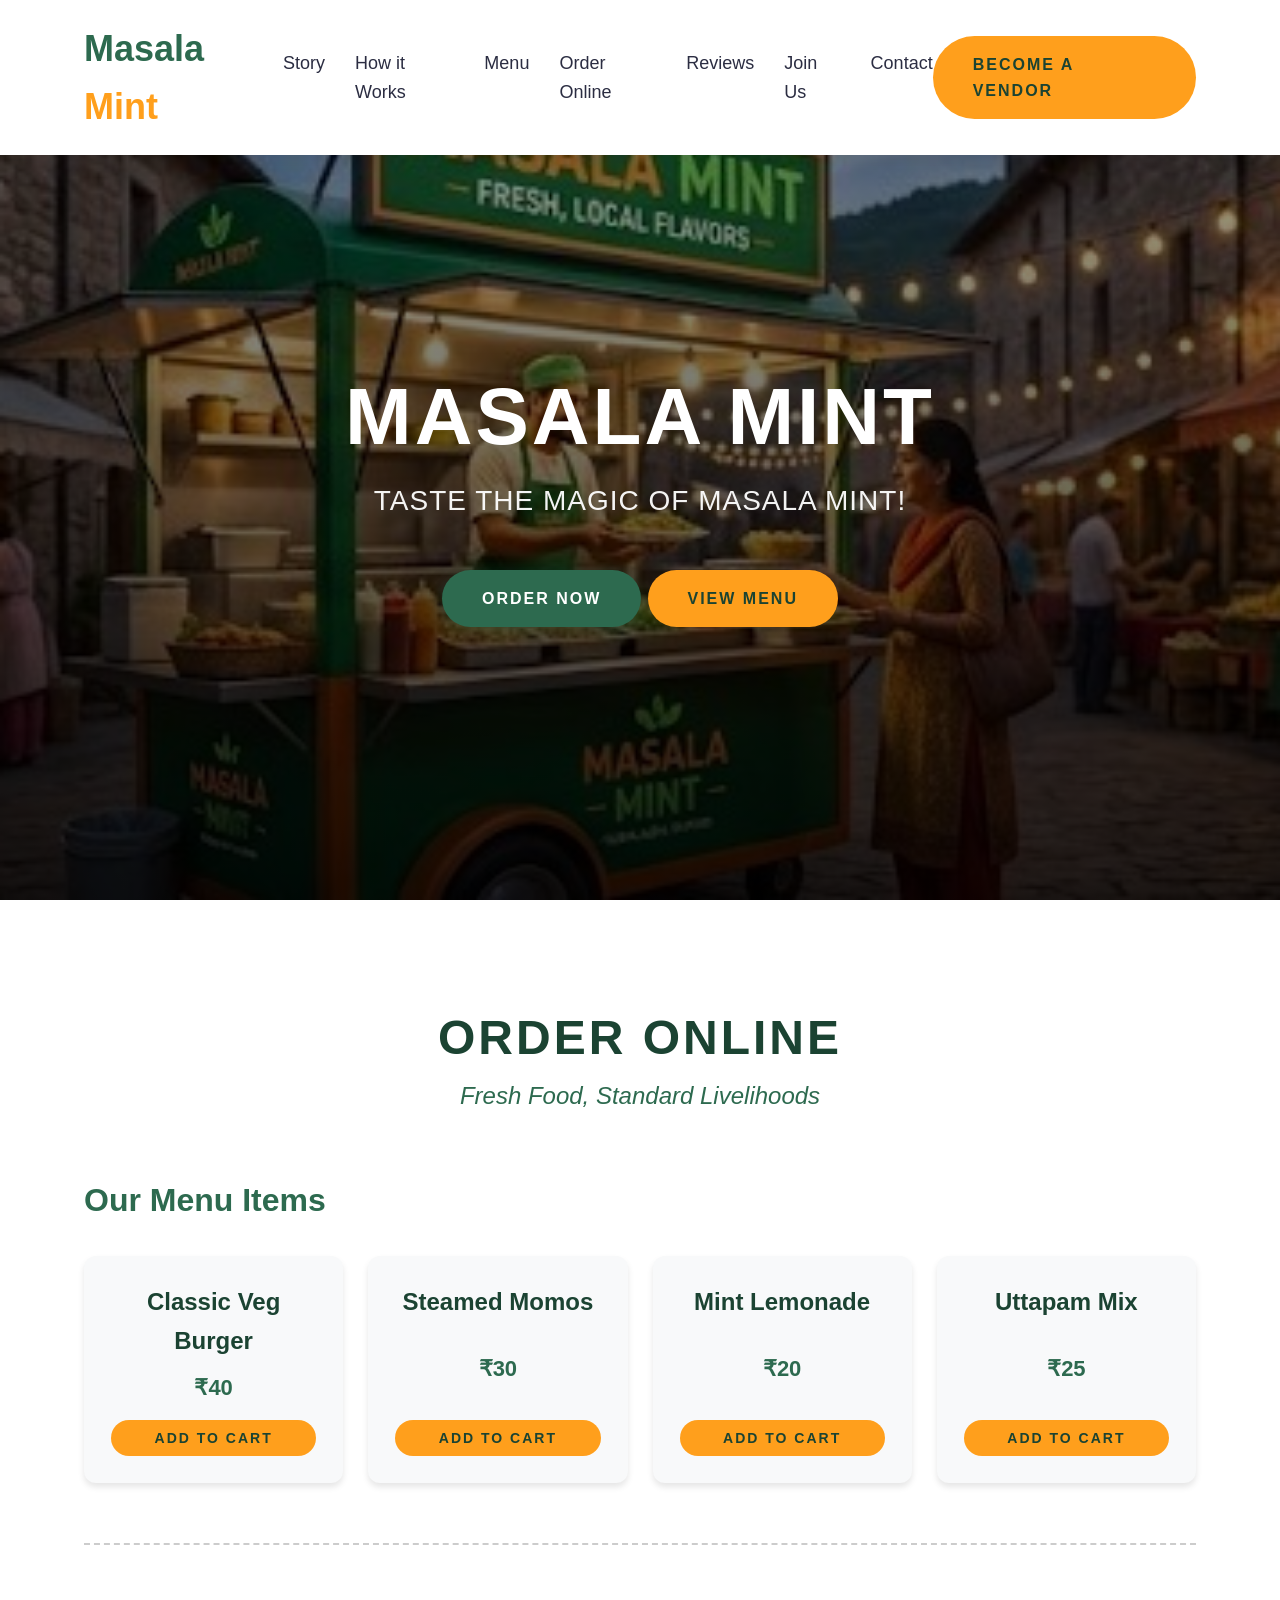
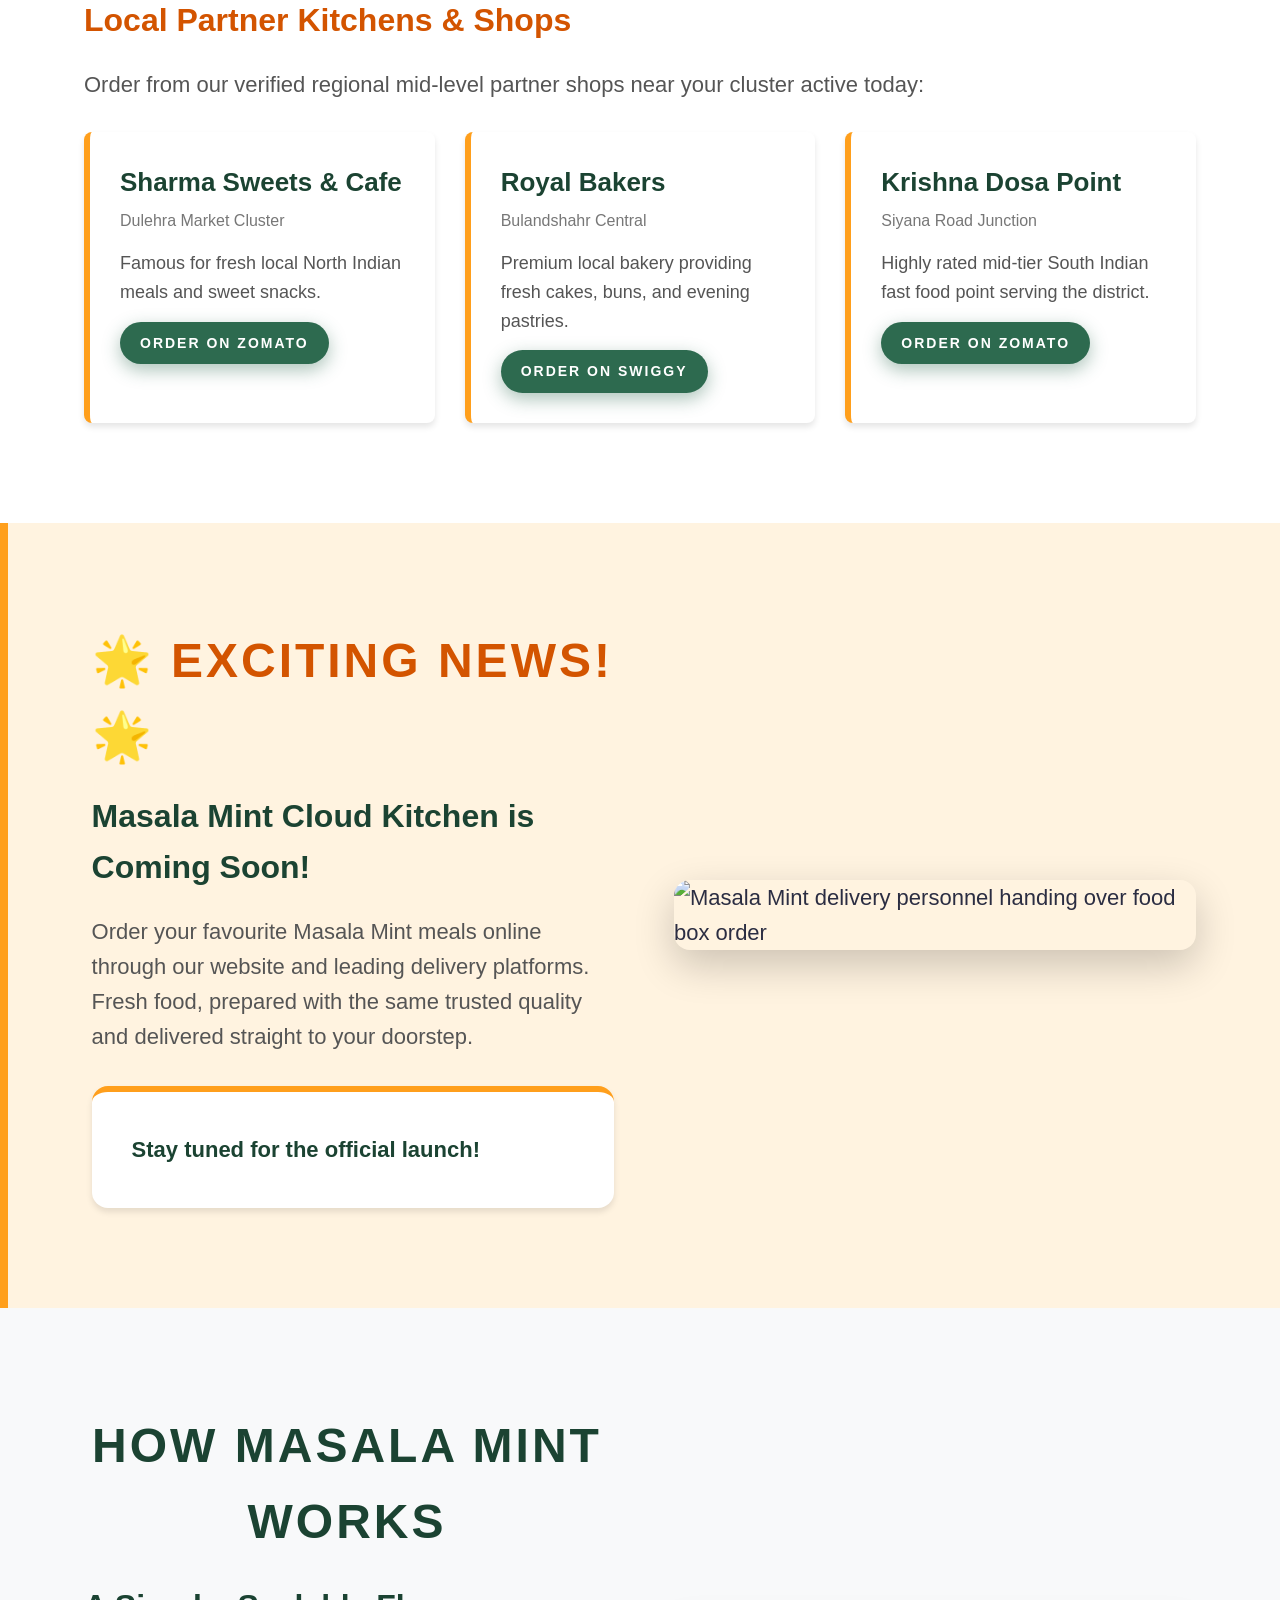
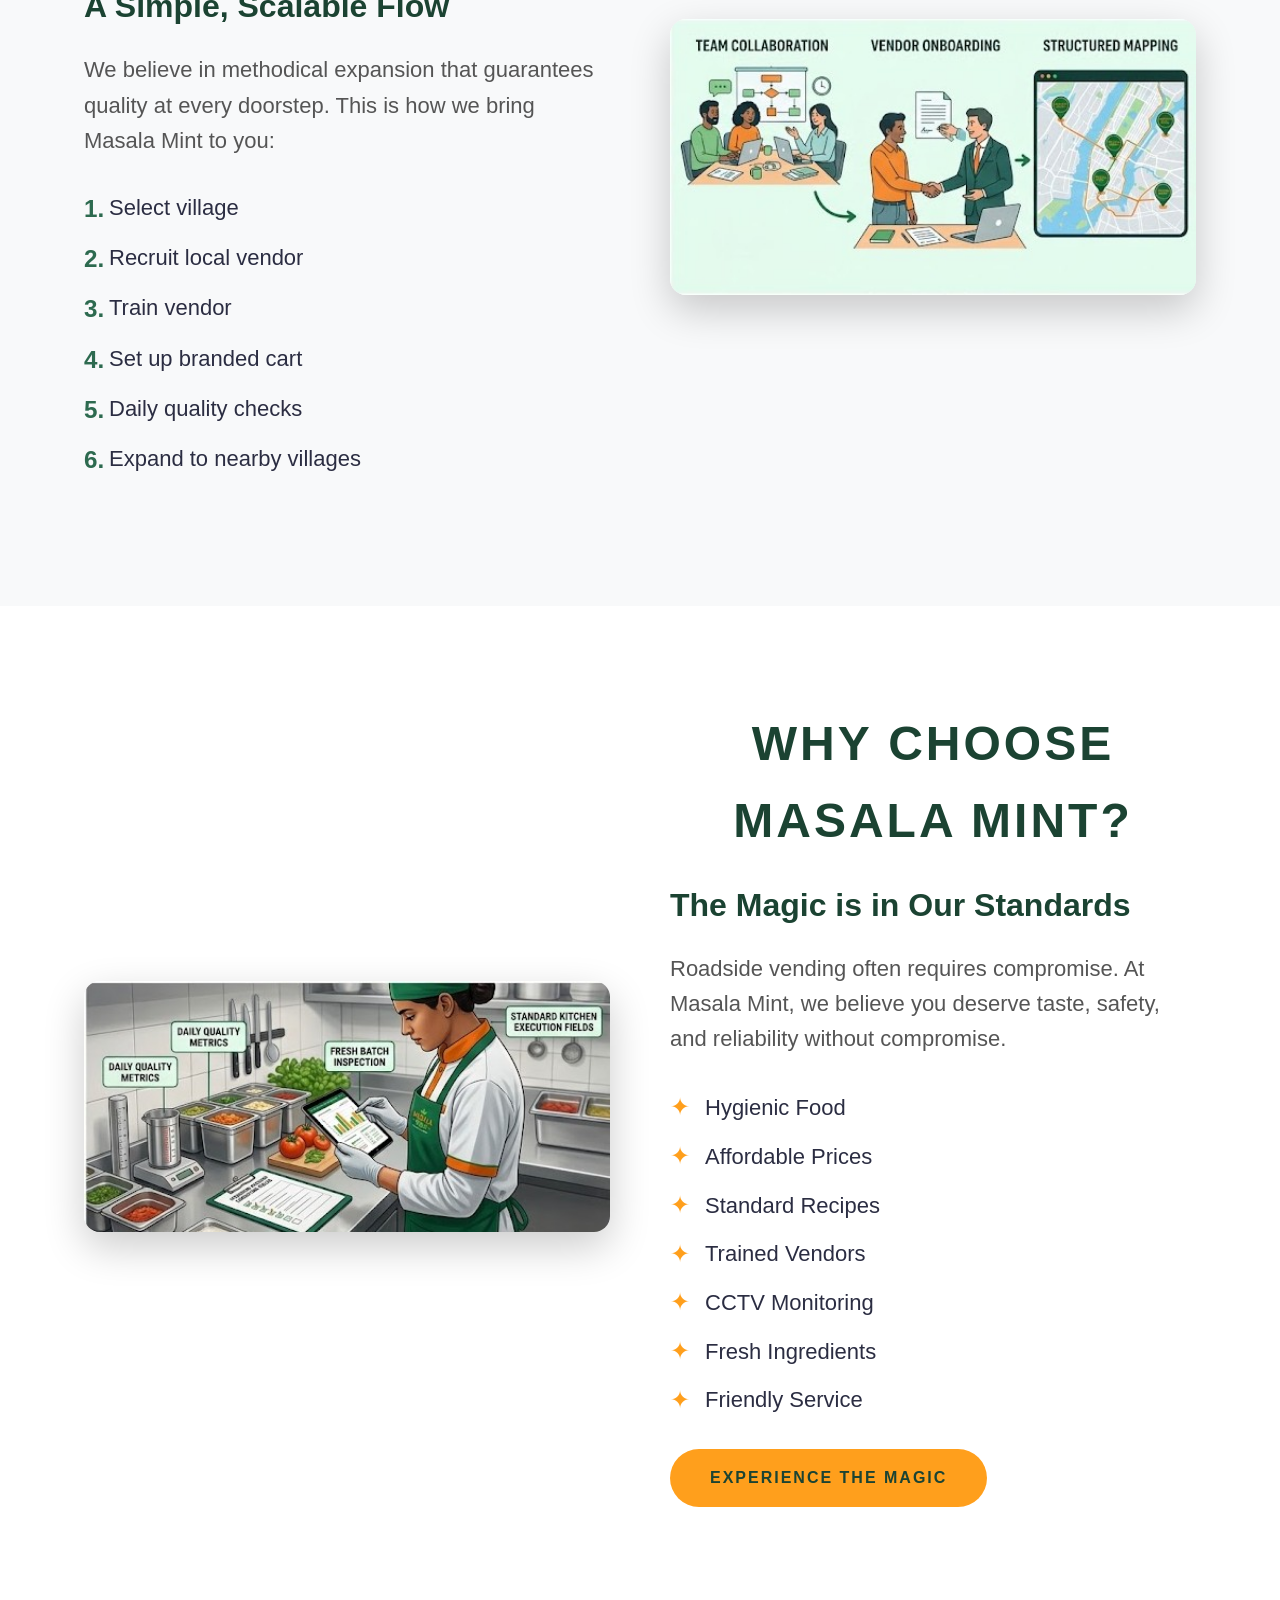
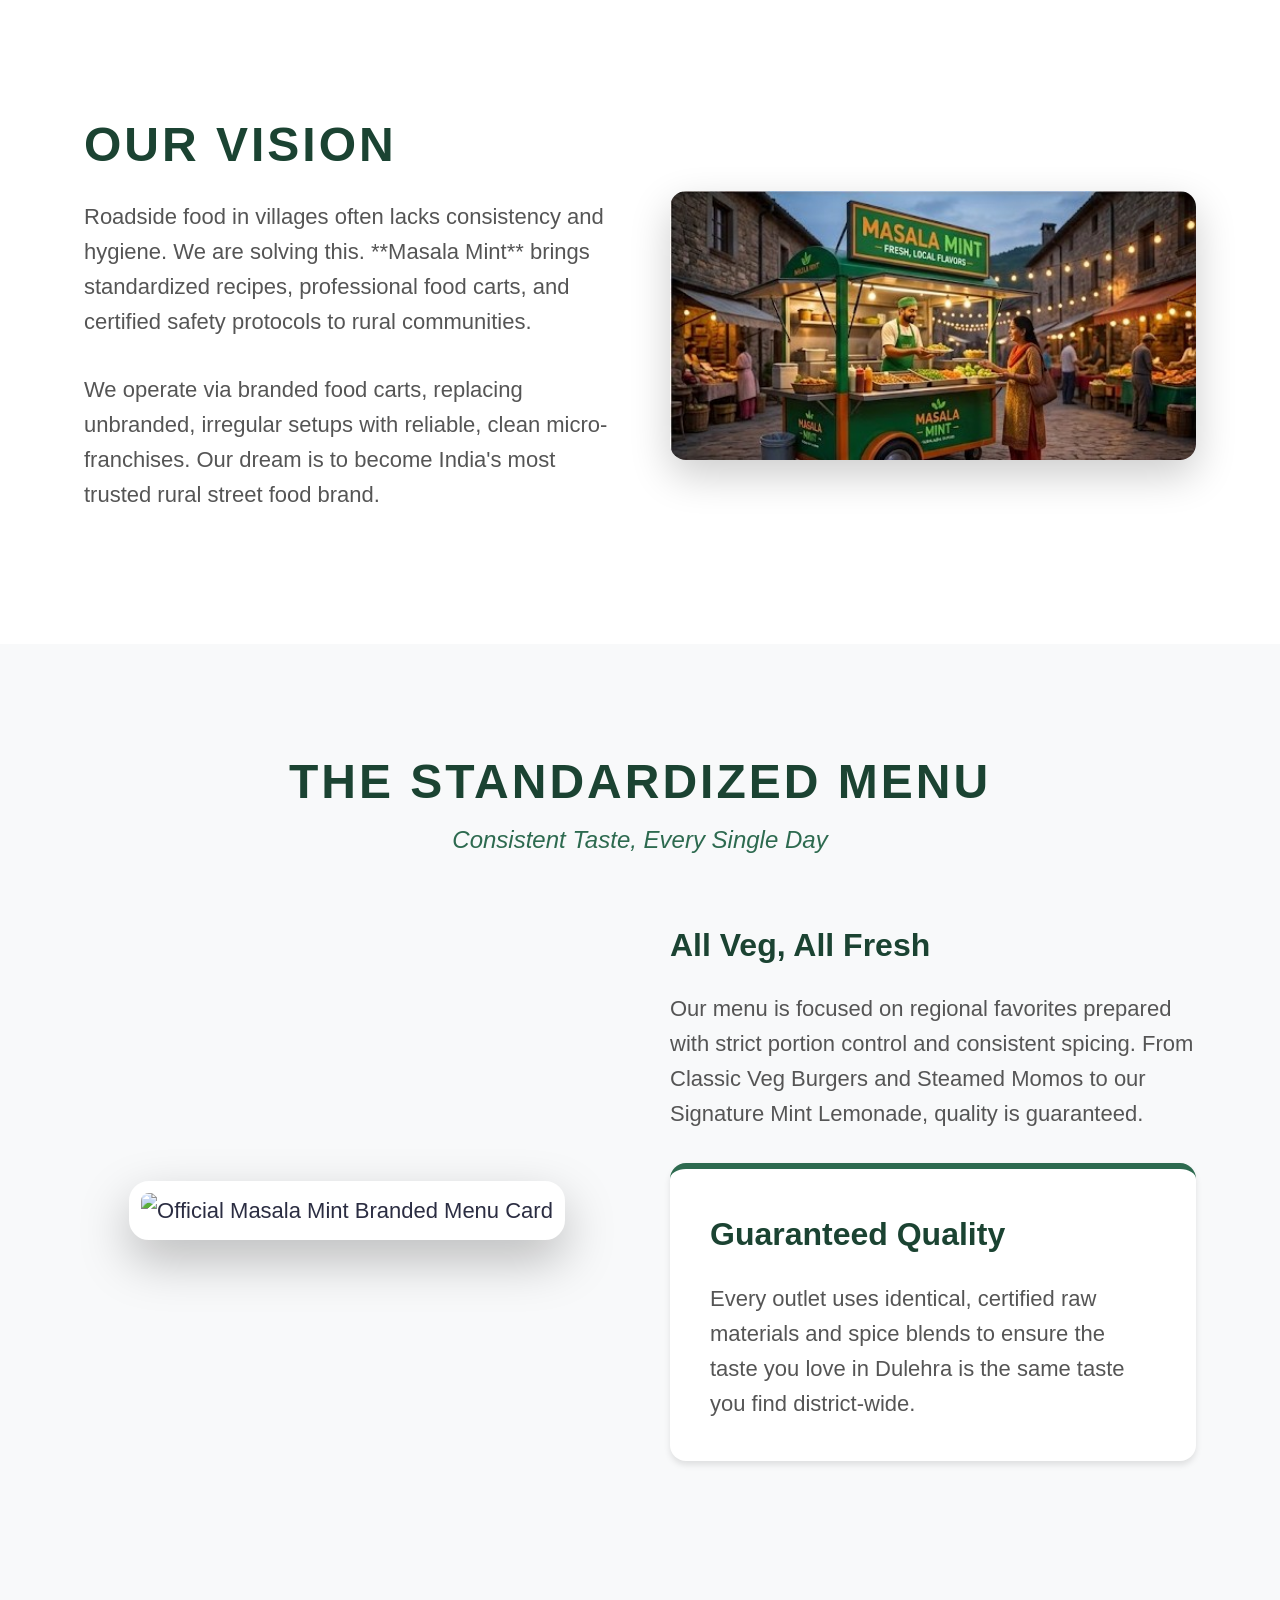
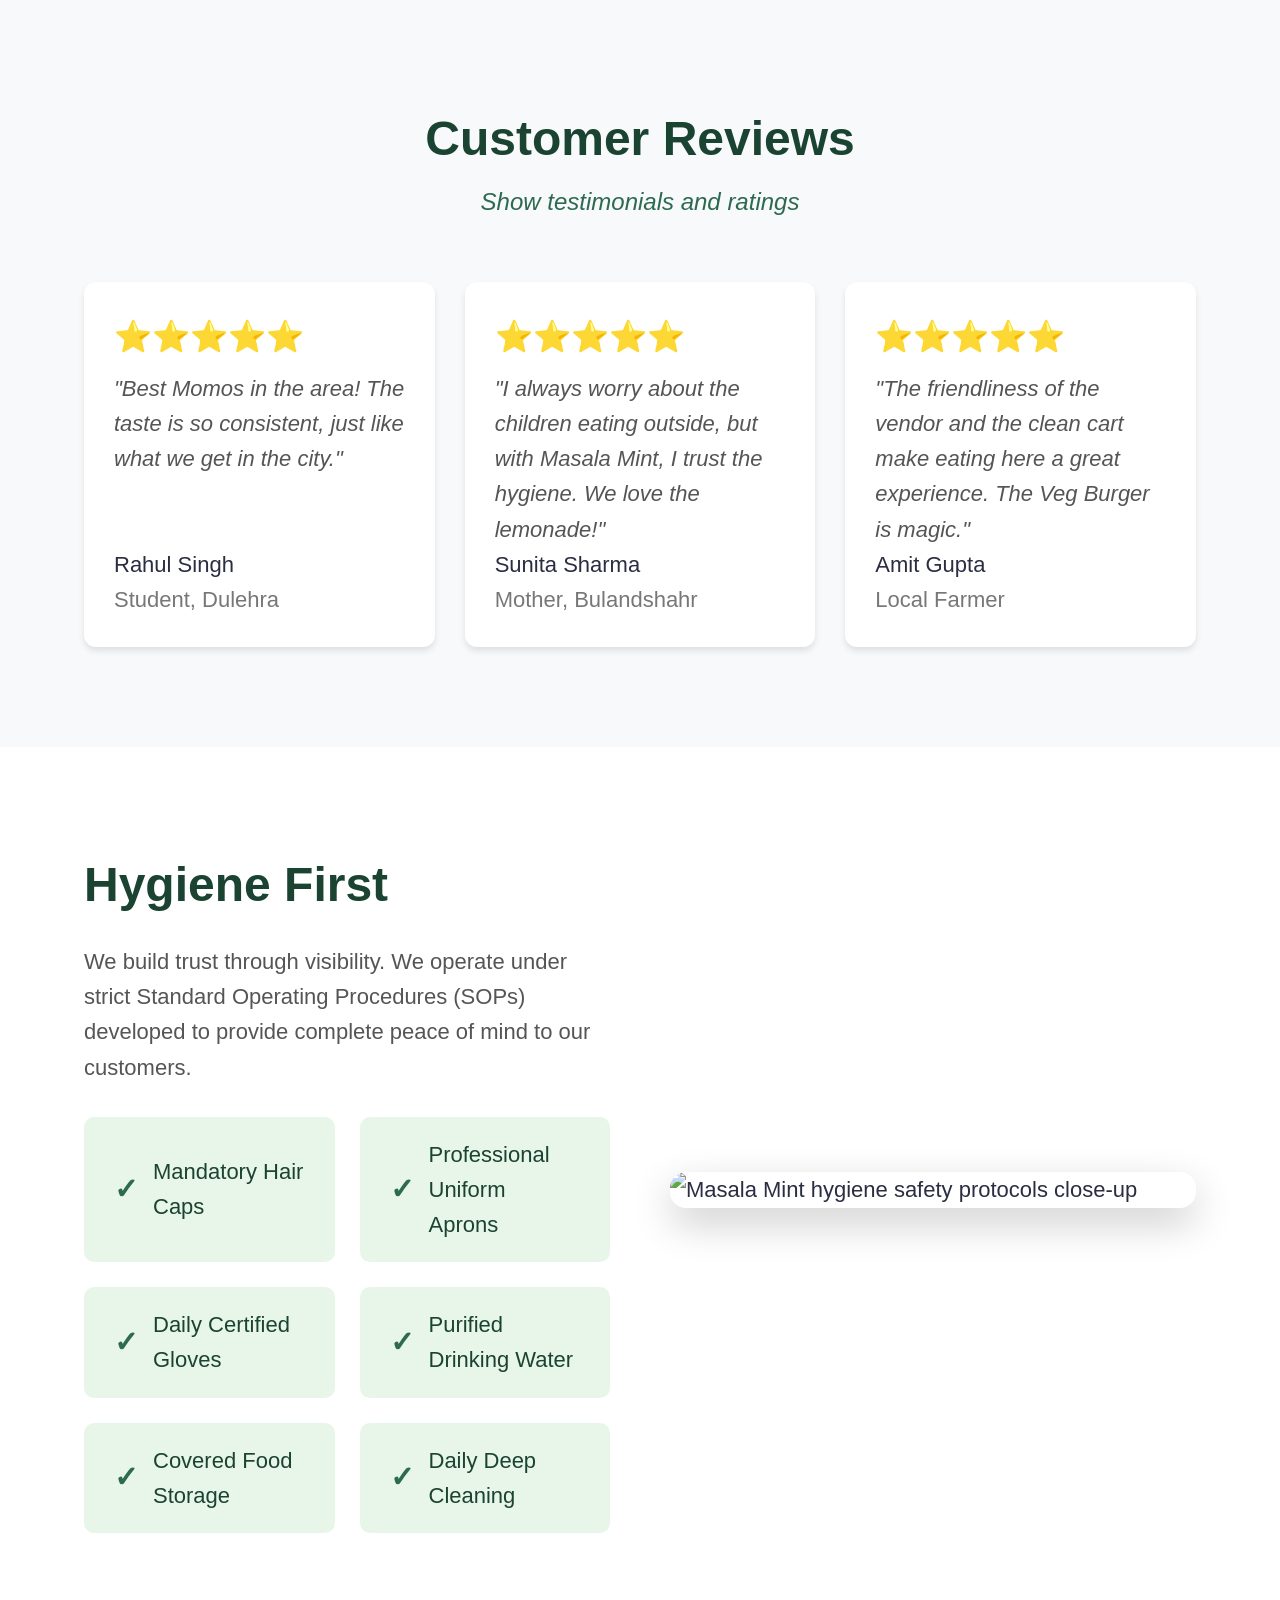
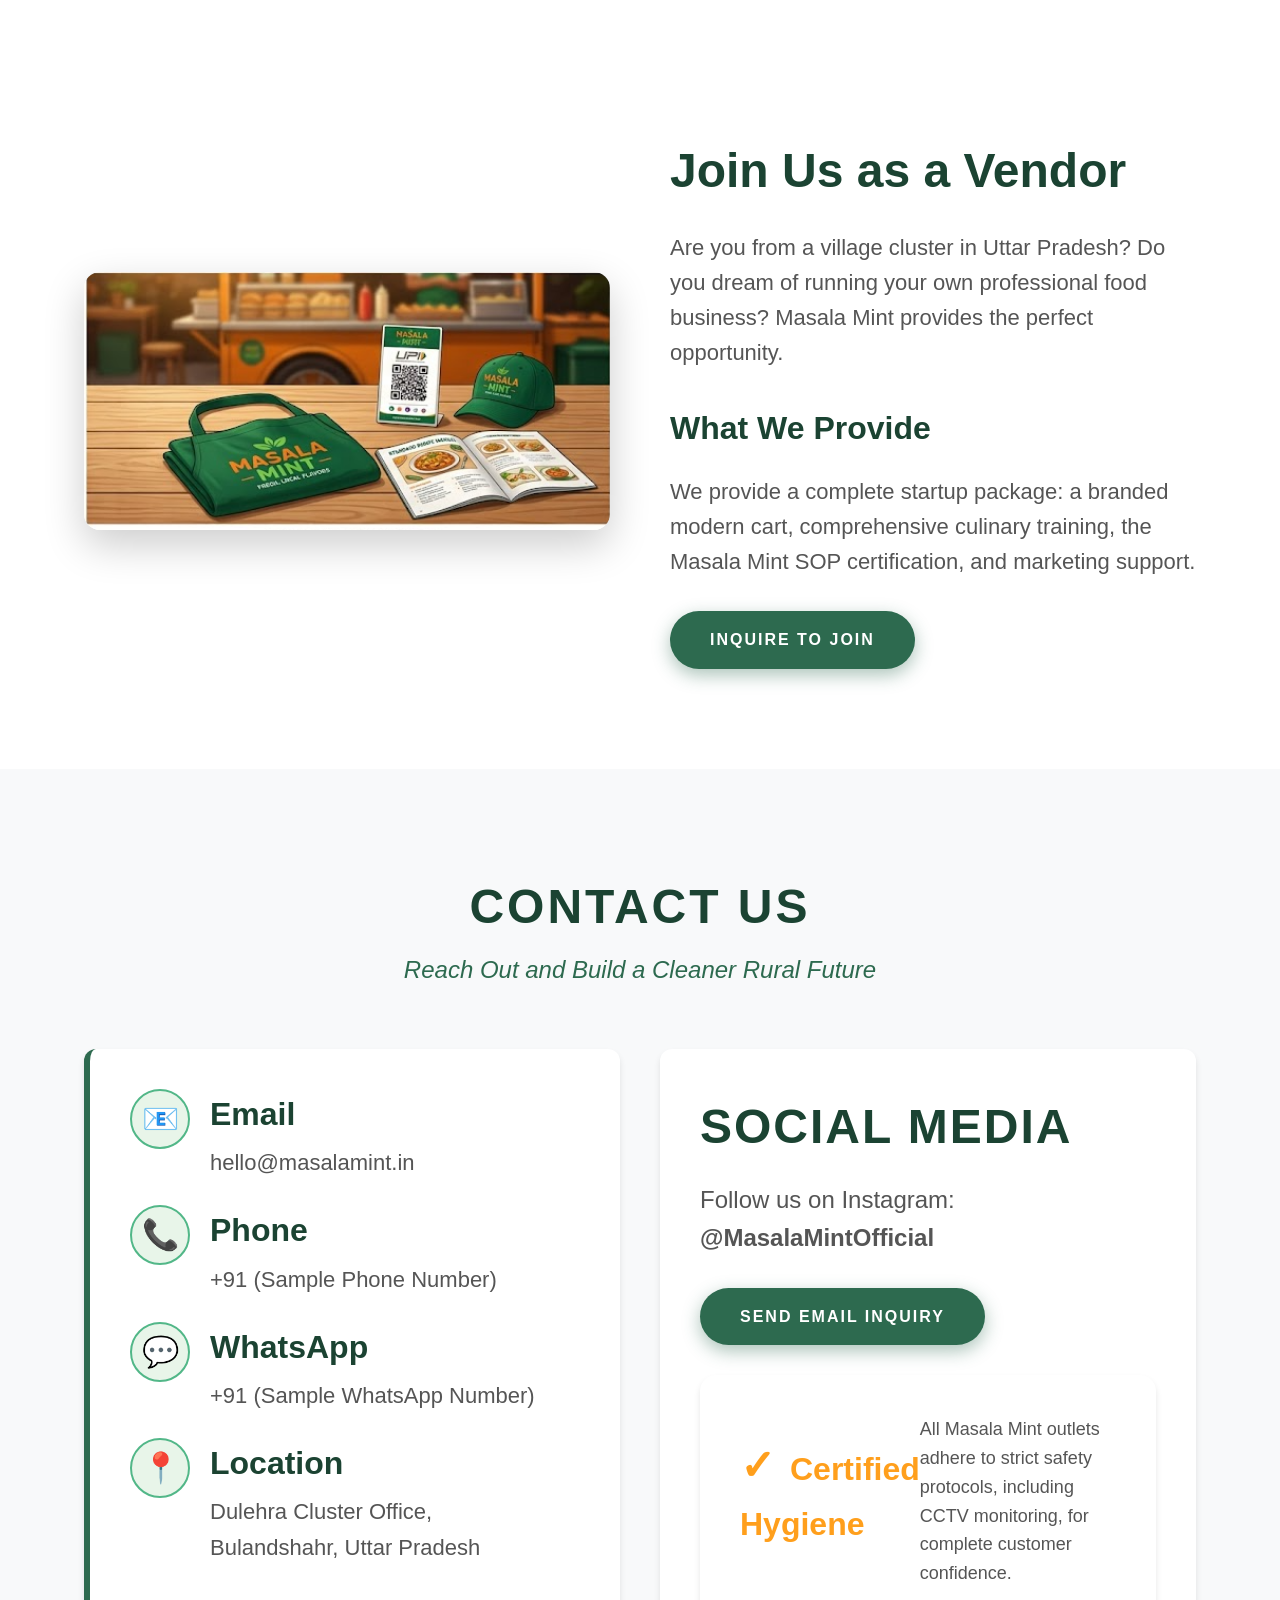
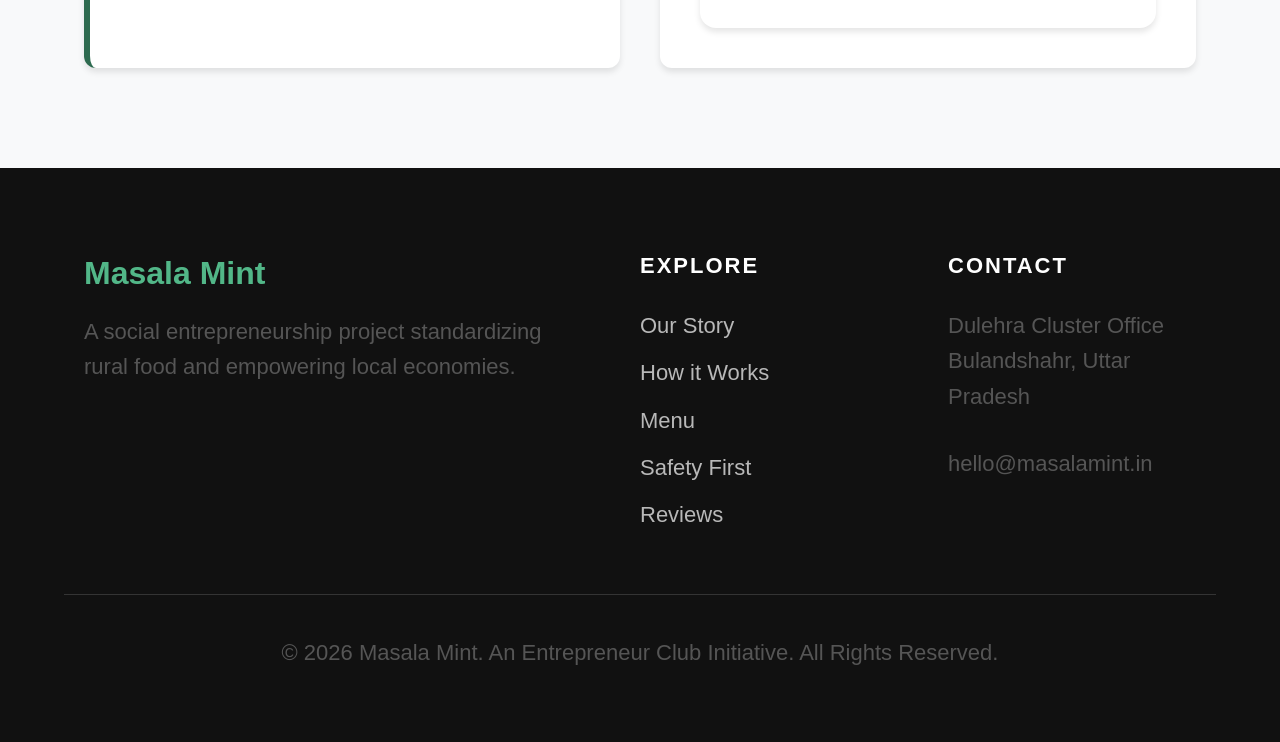
==== index.html @ 5596fb51 "Update print statement from 'Hello' to 'Goodbye'" ====
<!DOCTYPE html>
<html lang="en">
<head>
    <meta charset="UTF-8">
    <meta name="viewport" content="width=device-width, initial-scale=1.0">
    <title>Masala Mint | Taste the Magic | Standardizing Rural Street Food</title>
    <style>
        /* CORE BRAND VARIABLES - LARGE FONT SCALING */
        :root {
            --primary: #2d6a4f;      /* Forest Green */
            --primary-light: #52b788;
            --accent: #ff9f1c;       /* Safety Orange */
            --dark: #1b4332;         /* Deep Green */
            --light: #f8f9fa;        /* Clean White */
            --text: #2b2d42;         /* Dark Gray */
            --shadow: 0 4px 6px rgba(0,0,0,0.1);

            /* SCALED font sizes */
            --font-h1: 64px;       
            --font-h2: 48px;       
            --font-h3: 32px;       
            --font-p: 22px;        
            --font-nav: 18px;      
            --font-subtitle: 24px; 
            --font-small: 16px;    
        }

        /* RESET & BASE */
        * { box-sizing: border-box; margin: 0; padding: 0; }
        body {
            font-family: 'Segoe UI', Tahoma, Geneva, Verdana, sans-serif;
            color: var(--text);
            background-color: #fff;
            line-height: 1.6;
            font-size: var(--font-p);
        }
        h1, h2, h3 { color: var(--dark); margin-bottom: 1.25rem; }
        h1 { font-size: var(--font-h1); }
        h2 { font-size: var(--font-h2); }
        h3 { font-size: var(--font-h3); }
        p { margin-bottom: 2rem; color: #555; font-size: var(--font-p); }
        ul { list-style: none; }
        a { text-decoration: none; color: inherit; }

        /* REUSABLE COMPONENTS */
        .container {
            width: 90%;
            max-width: 1300px; 
            margin: 0 auto;
            padding: 0 20px;
        }

        .section { padding: 100px 0; } 
        .section-title { text-align: center; text-transform: uppercase; letter-spacing: 3px; font-size: var(--font-h2); margin-bottom: 15px;}
        .section-subtitle { text-align: center; color: var(--primary); font-style: italic; margin-top: -15px; margin-bottom: 60px; font-size: var(--font-subtitle); font-weight: normal;}

        .btn {
            display: inline-block;
            padding: 16px 40px; 
            border-radius: 50px;
            font-weight: bold;
            text-transform: uppercase;
            letter-spacing: 2px;
            transition: all 0.3s ease;
            cursor: pointer;
            border: none;
            font-size: 16px; 
        }

        .btn-primary {
            background-color: var(--primary);
            color: white;
            box-shadow: 0 6px 18px rgba(45, 106, 79, 0.4);
        }
        .btn-primary:hover { background-color: var(--dark); transform: translateY(-3px); }

        .btn-accent {
            background-color: var(--accent);
            color: var(--dark);
        }
        .btn-accent:hover { background-color: #e68a00; transform: translateY(-3px); }

        .card {
            background: #fff;
            padding: 40px; 
            border-radius: 16px;
            box-shadow: var(--shadow);
            border-top: 6px solid var(--primary);
            transition: transform 0.3s ease;
        }
        .card:hover { transform: translateY(-8px); }

        .card h3 { font-size: var(--font-h3); }
        .card p { font-size: var(--font-p); margin-bottom: 0;}

        .split-section {
            display: grid;
            grid-template-columns: 1fr 1fr;
            gap: 60px;
            align-items: center;
        }

        .feat-image {
            width: 100%;
            height: auto;
            border-radius: 16px;
            box-shadow: 0 15px 40px rgba(0,0,0,0.2);
            object-fit: cover;
        }

        /* ICONS MOCKUPS */
        .icon-list li::before {
            content: '✦'; 
            color: var(--accent);
            margin-right: 15px;
            font-size: 1.1em;
        }

        /* 1. HEADER & NAV */
        header {
            background-color: #fff;
            padding: 20px 0;
            position: fixed;
            width: 100%;
            top: 0;
            z-index: 1000;
            box-shadow: 0 3px 15px rgba(0,0,0,0.07);
        }
        header .container {
            display: flex;
            justify-content: space-between;
            align-items: center;
        }
        .logo h1 { font-size: 36px; margin: 0; color: var(--primary); }
        .logo span { color: var(--accent); }
        .nav-links { display: flex; gap: 30px; font-weight: 500; font-size: var(--font-nav);}
        .nav-links a:hover { color: var(--primary); }

        /* 2. HERO SECTION */
        .hero {
            height: 100vh;
            background: linear-gradient(rgba(0,0,0,0.3), rgba(0,0,0,0.8)), url('hero_magic.jpg') no-repeat center center/cover;
            color: white;
            display: flex;
            align-items: center;
            text-align: center;
            padding-top: 100px; 
        }
        .hero-content h1 { color: white; font-size: 80px; line-height: 1.1; margin-bottom: 20px; text-transform: uppercase; letter-spacing: 3px;}
        .hero-content p { color: rgba(255,255,255,0.95); font-size: 28px; max-width: 850px; margin: 0 auto 50px auto; font-style: normal; line-height: 1.4; text-transform: uppercase; letter-spacing: 1px;}

        /* [NEW] ORDER SECTION STYLES */
        .order-section { background-color: #fff; text-align: center; }
        .order-grid {
            display: grid;
            grid-template-columns: repeat(4, 1fr);
            gap: 25px;
            margin-top: 30px;
            margin-bottom: 60px;
        }
        .product-card {
            background: var(--light);
            border-radius: 12px;
            padding: 25px;
            box-shadow: var(--shadow);
            border: 2px solid transparent;
            transition: all 0.3s ease;
            cursor: pointer;
            display: flex;
            flex-direction: column;
            justify-content: space-between;
        }
        .product-card:hover {
            border-color: var(--accent);
            transform: translateY(-5px);
        }
        .product-card h4 { font-size: 24px; color: var(--dark); margin-bottom: 10px; }
        .product-card .price { font-size: 22px; color: var(--primary); font-weight: bold; margin-bottom: 15px; }
        
        .partner-title-box {
            border-top: 2px dashed #ccc;
            padding-top: 50px;
            margin-top: 50px;
        }
        .partner-grid {
            display: grid;
            grid-template-columns: repeat(3, 1fr);
            gap: 30px;
            margin-top: 30px;
        }
        .partner-card {
            background: #fff;
            border-left: 6px solid var(--accent);
            text-align: left;
            padding: 30px;
            border-radius: 8px;
            box-shadow: var(--shadow);
        }
        .partner-card h4 { font-size: 26px; color: var(--dark); margin-bottom: 5px;}
        .partner-card p { font-size: 18px; margin-bottom: 15px; }

        /* MODAL POPUP STYLES */
        .modal {
            display: none;
            position: fixed;
            z-index: 2000;
            left: 0;
            top: 0;
            width: 100%;
            height: 100%;
            background-color: rgba(0,0,0,0.6);
            align-items: center;
            justify-content: center;
        }
        .modal-content {
            background-color: #fff;
            padding: 50px;
            border-radius: 16px;
            max-width: 550px;
            width: 90%;
            text-align: center;
            box-shadow: 0 10px 30px rgba(0,0,0,0.3);
            border-top: 8px solid var(--accent);
            position: relative;
            animation: modalFade 0.3s ease;
        }
        @keyframes modalFade {
            from {transform: translateY(-20px); opacity: 0;}
            to {transform: translateY(0); opacity: 1;}
        }
        .close-btn {
            position: absolute;
            top: 15px;
            right: 20px;
            font-size: 30px;
            cursor: pointer;
            color: #aaa;
        }
        .close-btn:hover { color: #000; }

        /* 3. MENU SECTION */
        .menu-preview {
            background-color: var(--light);
            text-align: center;
        }
        .menu-frame {
            max-width: 450px; 
            margin: 0 auto;
            border: 12px solid #fff;
            border-radius: 20px;
            box-shadow: 0 20px 50px rgba(0,0,0,0.25);
            overflow: hidden;
            background: #fff;
        }
        .menu-frame img {
            width: 100%;
            display: block;
        }
        .menu-cta { margin-top: 50px; }

        /* 4. SAFETY SECTION */
        .safety { background-color: #fff; }
        .safety-list { margin-top: 30px; display: grid; grid-template-columns: 1fr 1fr; gap: 25px; }
        .safety-list li {
            background-color: #e8f5e9;
            padding: 20px 30px;
            border-radius: 10px;
            color: var(--dark);
            font-weight: 500;
            display: flex;
            align-items: center;
            gap: 15px;
            font-size: var(--font-p);
        }
        .safety-list li::before { content: '✓'; color: var(--primary); font-weight: bold; font-size: 1.3em; }

        /* 5. HOW IT WORKS */
        .process { background-color: var(--light); }
        .process h2 { color: var(--dark); text-transform: uppercase; text-align: center; letter-spacing: 3px; font-size: var(--font-h2); }
        .process h3 { font-size: var(--font-h3); margin-top: 15px; }
        .process p { font-size: var(--font-p); }
        .process ol {
            font-size: var(--font-p);
            margin-left: 25px;
            margin-bottom: 30px;
            counter-reset: my-counter;
            list-style: none;
        }
        .process ol li {
            counter-increment: my-counter;
            position: relative;
            margin-bottom: 15px;
        }
        .process ol li::before {
            content: counter(my-counter) ".";
            color: var(--primary);
            font-weight: bold;
            position: absolute;
            left: -25px;
            font-size: 1.1em;
        }

        /* 6. WHY CHOOSE US */
        .why { background-color: #fff; }
        .why h2 { color: var(--dark); text-transform: uppercase; text-align: center; letter-spacing: 3px; font-size: var(--font-h2); }
        .why h3 { font-size: var(--font-h3); margin-top: 15px;}
        .why ul { margin-top: 25px; margin-bottom: 30px;}
        .why ul li { font-size: var(--font-p); margin-bottom: 10px; display: flex; align-items: center;}

        /* 7. REVIEWS */
        .reviews { background-color: var(--light); text-align: center;}
        .reviews-grid {
            display: grid;
            grid-template-columns: repeat(3, 1fr);
            gap: 30px;
            margin-top: 50px;
        }
        .review-card {
            background-color: white;
            text-align: left;
            border-radius: 12px;
            padding: 30px;
            box-shadow: var(--shadow);
            border-top: none; 
            display: flex;
            flex-direction: column;
            justify-content: space-between;
        }
        .review-stars { color: #f9c74f; font-size: 1.4em; margin-bottom: 10px;}
        .review-text { font-size: var(--font-p); color: #555; font-style: italic; margin-bottom: 20px;}
        .review-author { font-size: var(--font-small); font-weight: 500; color: var(--text);}
        .review-author span { color: #777; }

        /* 8. CONTACT SECTION */
        .contact { background-color: var(--light); text-align: center;}
        .contact-title { font-size: var(--font-h2); text-transform: uppercase; color: var(--dark); letter-spacing: 3px;}
        .contact-grid {
            display: grid;
            grid-template-columns: 1fr 1fr;
            gap: 40px;
            margin-top: 50px;
            text-align: left;
        }
        .contact-info {
            background: #fff;
            padding: 40px;
            border-radius: 12px;
            box-shadow: var(--shadow);
            border-left: 6px solid var(--primary);
        }
        .contact-item { display: flex; align-items: flex-start; margin-bottom: 25px; }
        .contact-item h3 { font-size: var(--font-h3); margin-bottom: 5px; }
        .contact-item p { margin-bottom: 0; font-size: var(--font-p); }
        .contact-item .icon-box { width: 60px; height: 60px; background-color: #e8f5e9; border-radius: 50%; display: flex; justify-content: center; align-items: center; margin-right: 20px; flex-shrink: 0;}
        .contact-item .icon-box { border: 2px solid var(--primary-light); font-size: 30px;}

        .contact-social { background-color: #fff; padding: 40px; border-radius: 12px; box-shadow: var(--shadow);}
        .contact-social h2 { text-transform: uppercase; letter-spacing: 2px; text-align: left; margin-bottom: 15px;}
        .contact-social-p { font-size: var(--font-subtitle); margin-bottom: 30px;}
        .contact-card h3 { font-size: var(--font-h3); color: var(--accent);}
        .contact-card.highlight-box h3::before { content: '✓'; color: var(--accent); margin-right: 15px; font-size: 1.3em;}

        /* 9. IMPACT SECTION */
        .impact {
            background-color: var(--dark);
            color: white;
        }
        .impact h2 { color: white; border: none; text-align: center; font-size: 60px;}
        .impact-grid {
            display: grid;
            grid-template-columns: repeat(3, 1fr);
            gap: 40px;
            margin-top: 60px;
        }
        .impact-card {
            background-color: rgba(255,255,255,0.07);
            text-align: center;
            border: 1px solid rgba(255,255,255,0.15);
            border-top: none; 
            padding: 40px;
        }
        .impact-card h3 { color: var(--accent); font-size: var(--font-h3); }
        .impact-card p { color: rgba(255,255,255,0.9); font-size: var(--font-p);}

        /* 10. VENDOR SECTION */
        .vendor { background-color: #fff; }
        .vendor h3 { margin-top: 25px; font-size: var(--font-h3); }

        /* 11. LAUNCH NOTICE SECTION */
        .launch-notice {
            background-color: #fff3e0;
            border-left: 8px solid var(--accent);
        }

        /* 12. FOOTER */
        footer {
            background-color: #111;
            color: rgba(255,255,255,0.7);
            padding: 80px 0 40px 0;
            font-size: var(--font-p);
        }
        .footer-grid {
            display: grid;
            grid-template-columns: 2fr 1fr 1fr;
            gap: 60px;
            margin-bottom: 50px;
        }
        .footer-logo h2 { color: var(--primary-light); margin-bottom: 15px; font-size: 32px; }
        .footer-title { color: white; font-weight: bold; text-transform: uppercase; margin-bottom: 25px; letter-spacing: 2px;}
        .footer-links li { margin-bottom: 12px; }
        .footer-links a:hover { color: #fff; }
        .footer-bottom {
            text-align: center;
            border-top: 1px solid rgba(255,255,255,0.15);
            padding-top: 40px;
            font-size: var(--font-small);
        }

        /* RESPONSIVE MEDIA QUERIES */
        @media (max-width: 992px) {
            :root {
                --font-h1: 52px;
                --font-h2: 40px;
                --font-p: 20px;
                --font-subtitle: 20px;
            }
            .hero-content h1 { font-size: 60px; }
            .split-section { grid-template-columns: 1fr; text-align: center; gap: 40px;}
            .section-title, .process h2, .why h2 { text-align: center !important; font-size: var(--font-h2) !important;}
            .feat-image { max-width: 600px; margin: 0 auto; }
            .impact-grid, .reviews-grid, .safety-list, .contact-grid, .order-grid, .partner-grid { grid-template-columns: 1fr !important; }
            .contact-item { flex-direction: column; text-align: center; }
            .contact-item .icon-box { margin-right: 0; margin-bottom: 15px;}
        }

        @media (max-width: 768px) {
            .nav-links { display: none; }
            :root {
                --font-h1: 40px;
                --font-h2: 32px;
                --font-p: 18px;
            }
            .hero-content h1 { font-size: 40px; }
            .hero-content p { font-size: 22px; }
            .btn { padding: 14px 30px; font-size: 14px;}
        }
    </style>
</head>
<body>

    <!-- 1. HEADER & NAVIGATION -->
    <header>
        <div class="container">
            <div class="logo">
                <a href="#"><h1>Masala <span>Mint</span></h1></a>
            </div>
            <nav class="nav-links">
                <a href="#about">Story</a>
                <a href="#process">How it Works</a>
                <a href="#menu">Menu</a>
                <a href="#order">Order Online</a>
                <a href="#reviews">Reviews</a>
                <a href="#vendor">Join Us</a>
                <a href="#contact">Contact</a>
            </nav>
            <a href="#vendor" class="btn btn-accent btn-sm">BECOME A VENDOR</a>
        </div>
    </header>

    <!-- 2. HERO SECTION -->
    <section class="hero">
        <div class="container hero-content">
            <h1>MASALA MINT</h1>
            <p>TASTE THE MAGIC OF MASALA MINT!</p>
            <a href="#order" class="btn btn-primary">Order Now</a>
            <a href="#menu" class="btn btn-accent">View Menu</a>
        </div>
    </section>

    <!-- [NEW] ORDER SECTION INTEGRATION -->
    <section id="order" class="section order-section">
        <div class="container">
            <h2 class="section-title">Order Online</h2>
            <p class="section-subtitle">Fresh Food, Standard Livelihoods</p>
            
            <h3 style="margin-bottom: 20px; text-align: left; color: var(--primary);">Our Menu Items</h3>
            <div class="order-grid">
                <!-- PRODUCT 1 -->
                <div class="product-card" onclick="openModal()">
                    <h4>Classic Veg Burger</h4>
                    <p class="price">₹40</p>
                    <button class="btn btn-accent" style="padding: 10px 20px; font-size: 14px;">Add to Cart</button>
                </div>
                <!-- PRODUCT 2 -->
                <div class="product-card" onclick="openModal()">
                    <h4>Steamed Momos</h4>
                    <p class="price">₹30</p>
                    <button class="btn btn-accent" style="padding: 10px 20px; font-size: 14px;">Add to Cart</button>
                </div>
                <!-- PRODUCT 3 -->
                <div class="product-card" onclick="openModal()">
                    <h4>Mint Lemonade</h4>
                    <p class="price">₹20</p>
                    <button class="btn btn-accent" style="padding: 10px 20px; font-size: 14px;">Add to Cart</button>
                </div>
                <!-- PRODUCT 4 -->
                <div class="product-card" onclick="openModal()">
                    <h4>Uttapam Mix</h4>
                    <p class="price">₹25</p>
                    <button class="btn btn-accent" style="padding: 10px 20px; font-size: 14px;">Add to Cart</button>
                </div>
            </div>

            <!-- MID-LEVEL SHOP MARKETPLACE PARTNERS -->
            <div class="partner-title-box">
                <h3 style="text-align: left; color: #d35400;">Local Partner Kitchens & Shops</h3>
                <p style="text-align: left; margin-bottom: 30px;">Order from our verified regional mid-level partner shops near your cluster active today:</p>
            </div>
            
            <div class="partner-grid">
                <!-- PARTNER 1 -->
                <div class="partner-card">
                    <h4>Sharma Sweets & Cafe</h4>
                    <p style="color:#777; font-size:16px;">Dulehra Market Cluster</p>
                    <p>Famous for fresh local North Indian meals and sweet snacks.</p>
                    <a href="https://www.zomato.com" target="_blank" class="btn btn-primary" style="padding: 10px 20px; font-size: 14px;">Order on Zomato</a>
                </div>
                <!-- PARTNER 2 -->
                <div class="partner-card">
                    <h4>Royal Bakers</h4>
                    <p style="color:#777; font-size:16px;">Bulandshahr Central</p>
                    <p>Premium local bakery providing fresh cakes, buns, and evening pastries.</p>
                    <a href="https://www.swiggy.com" target="_blank" class="btn btn-primary" style="padding: 10px 20px; font-size: 14px;">Order on Swiggy</a>
                </div>
                <!-- PARTNER 3 -->
                <div class="partner-card">
                    <h4>Krishna Dosa Point</h4>
                    <p style="color:#777; font-size:16px;">Siyana Road Junction</p>
                    <p>Highly rated mid-tier South Indian fast food point serving the district.</p>
                    <a href="https://www.zomato.com" target="_blank" class="btn btn-primary" style="padding: 10px 20px; font-size: 14px;">Order on Zomato</a>
                </div>
            </div>
        </div>
    </section>

    <!-- COMING SOON MODAL POPUP BOX -->
    <div id="comingSoonModal" class="modal">
        <div class="modal-content">
            <span class="close-btn" onclick="closeModal()">&times;</span>
            <h2 style="color: #d35400; margin-bottom: 15px;">🚀 Coming Soon!</h2>
            <h3 style="font-size: 24px;">Masala Mint Cloud Kitchen</h3>
            <p style="font-size: 18px; margin-bottom: 25px;">Our official ordering system and localized delivery platform are launching shortly. We are working hard to prepare your favorites with complete automated hygiene!</p>
            <button class="btn btn-primary" onclick="closeModal()">Got it, Thanks!</button>
        </div>
    </div>

    <!-- LAUNCH NOTICE PAGE CONTAINER -->
    <section class="section launch-notice">
        <div class="container split-section">
            <div>
                <h2 class="section-title" style="text-align: left; color: #d35400;">🌟 Exciting News! 🌟</h2>
                <h3>Masala Mint Cloud Kitchen is Coming Soon!</h3>
                <p>Order your favourite Masala Mint meals online through our website and leading delivery platforms. Fresh food, prepared with the same trusted quality and delivered straight to your doorstep.</p>
                <div class="highlight-box card" style="border-top-color: var(--accent); background: white;">
                    <p style="margin: 0; font-weight: bold; color: var(--dark);">Stay tuned for the official launch!</p>
                </div>
            </div>
            <img src="cloud-kitchen-launch.png" alt="Masala Mint delivery personnel handing over food box order" class="feat-image">
        </div>
    </section>

    <!-- 3. HOW IT WORKS SECTION -->
    <section id="process" class="section process">
        <div class="container split-section">
            <div>
                <h2>How Masala Mint Works</h2>
                <h3>A Simple, Scalable Flow</h3>
                <p>We believe in methodical expansion that guarantees quality at every doorstep. This is how we bring Masala Mint to you:</p>
                <ol>
                    <li>Select village</li>
                    <li>Recruit local vendor</li>
                    <li>Train vendor</li>
                    <li>Set up branded cart</li>
                    <li>Daily quality checks</li>
                    <li>Expand to nearby villages</li>
                </ol>
            </div>
            <img src="process-flow.jpg" alt="Illustrative image of process flow: planning expansion and training a vendor" class="feat-image">
        </div>
    </section>

    <!-- 4. WHY CHOOSE US SECTION -->
    <section id="cvp" class="section why">
        <div class="container split-section">
            <img src="quality-control.jpg" alt="Illustrative image of quality control: fresh ingredients and a branded cart." class="feat-image">
            <div>
                <h2>Why Choose Masala Mint?</h2>
                <h3>The Magic is in Our Standards</h3>
                <p>Roadside vending often requires compromise. At Masala Mint, we believe you deserve taste, safety, and reliability without compromise.</p>
                <ul class="why-list icon-list">
                    <li>Hygienic Food</li>
                    <li>Affordable Prices</li>
                    <li>Standard Recipes</li>
                    <li>Trained Vendors</li>
                    <li>CCTV Monitoring</li>
                    <li>Fresh Ingredients</li>
                    <li>Friendly Service</li>
                </ul>
                <a href="#menu" class="btn btn-accent">Experience the Magic</a>
            </div>
        </div>
    </section>

    <!-- 5. ABOUT / STORY SECTION -->
    <section id="about" class="section about">
        <div class="container split-section">
            <div>
                <h2 class="section-title" style="text-align: left;">Our Vision</h2>
                <p>Roadside food in villages often lacks consistency and hygiene. We are solving this. **Masala Mint** brings standardized recipes, professional food carts, and certified safety protocols to rural communities.</p>
                <p>We operate via branded food carts, replacing unbranded, irregular setups with reliable, clean micro-franchises. Our dream is to become India's most trusted rural street food brand.</p>
            </div>
            <img src="hero_magic.jpg" alt="Masala Mint food cart operating in village" class="feat-image">
        </div>
    </section>

    <!-- 6. MENU SECTION -->
    <section id="menu" class="section menu-preview">
        <div class="container">
            <h2 class="section-title">The Standardized Menu</h2>
            <p class="section-subtitle">Consistent Taste, Every Single Day</p>
            
            <div class="split-section">
                <div class="menu-frame">
                    <img src="menu_final.png" alt="Official Masala Mint Branded Menu Card">
                </div>
                <div style="text-align: left;">
                    <h3>All Veg, All Fresh</h3>
                    <p>Our menu is focused on regional favorites prepared with strict portion control and consistent spicing. From Classic Veg Burgers and Steamed Momos to our Signature Mint Lemonade, quality is guaranteed.</p>
                    <div class="card accent-card" style="margin-bottom: 40px;">
                        <h3>Guaranteed Quality</h3>
                        <p>Every outlet uses identical, certified raw materials and spice blends to ensure the taste you love in Dulehra is the same taste you find district-wide.</p>
                    </div>
                </div>
            </div>
        </div>
    </section>

    <!-- 7. CUSTOMER REVIEWS SECTION -->
    <section id="reviews" class="section reviews">
        <div class="container">
            <h2>Customer Reviews</h2>
            <p class="section-subtitle">Show testimonials and ratings</p>
            <div class="reviews-grid">
                <div class="review-card card">
                    <div>
                        <div class="review-stars">⭐⭐⭐⭐⭐</div>
                        <p class="review-text">"Best Momos in the area! The taste is so consistent, just like what we get in the city."</p>
                    </div>
                    <p class="review-author">Rahul Singh<br><span>Student, Dulehra</span></p>
                </div>
                <div class="review-card card accent-card">
                    <div>
                        <div class="review-stars">⭐⭐⭐⭐⭐</div>
                        <p class="review-text">"I always worry about the children eating outside, but with Masala Mint, I trust the hygiene. We love the lemonade!"</p>
                    </div>
                    <p class="review-author">Sunita Sharma<br><span>Mother, Bulandshahr</span></p>
                </div>
                <div class="review-card card">
                    <div>
                        <div class="review-stars">⭐⭐⭐⭐⭐</div>
                        <p class="review-text">"The friendliness of the vendor and the clean cart make eating here a great experience. The Veg Burger is magic."</p>
                    </div>
                    <p class="review-author">Amit Gupta<br><span>Local Farmer</span></p>
                </div>
            </div>
        </div>
    </section>

    <!-- 8. SAFETY SECTION -->
    <section id="safety" class="section safety">
        <div class="container split-section">
            <div>
                <h2>Hygiene First</h2>
                <p>We build trust through visibility. We operate under strict Standard Operating Procedures (SOPs) developed to provide complete peace of mind to our customers.</p>
                <ul class="safety-list">
                    <li>Mandatory Hair Caps</li>
                    <li>Professional Uniform Aprons</li>
                    <li>Daily Certified Gloves</li>
                    <li>Purified Drinking Water</li>
                    <li>Covered Food Storage</li>
                    <li>Daily Deep Cleaning</li>
                </ul>
            </div>
            <img src="hygiene-standards.png" alt="Masala Mint hygiene safety protocols close-up" class="feat-image">
        </div>
    </section>

    <!-- 9. VENDOR SECTION -->
    <section id="vendor" class="section vendor">
        <div class="container split-section">
            <img src="vendor-kit.jpg" alt="Masala Mint vendor startup kit and apron" class="feat-image">
            <div>
                <h2>Join Us as a Vendor</h2>
                <p>Are you from a village cluster in Uttar Pradesh? Do you dream of running your own professional food business? Masala Mint provides the perfect opportunity.</p>
                <h3>What We Provide</h3>
                <p>We provide a complete startup package: a branded modern cart, comprehensive culinary training, the Masala Mint SOP certification, and marketing support.</p>
                <a href="#contact" class="btn btn-primary">Inquire to Join</a>
            </div>
        </div>
    </section>

    <!-- 10. CONTACT SECTION -->
    <section id="contact" class="section contact">
        <div class="container">
            <h2 class="contact-title">Contact Us</h2>
            <p class="section-subtitle">Reach Out and Build a Cleaner Rural Future</p>
            <div class="contact-grid">
                <div class="contact-info">
                    <div class="contact-item">
                        <div class="icon-box">📧</div>
                        <div>
                            <h3>Email</h3>
                            <p>hello@masalamint.in</p>
                        </div>
                    </div>
                    <div class="contact-item">
                        <div class="icon-box">📞</div>
                        <div>
                            <h3>Phone</h3>
                            <p>+91 (Sample Phone Number)</p>
                        </div>
                    </div>
                    <div class="contact-item">
                        <div class="icon-box">💬</div>
                        <div>
                            <h3>WhatsApp</h3>
                            <p>+91 (Sample WhatsApp Number)</p>
                        </div>
                    </div>
                    <div class="contact-item">
                        <div class="icon-box">📍</div>
                        <div>
                            <h3>Location</h3>
                            <p>Dulehra Cluster Office,<br>Bulandshahr, Uttar Pradesh</p>
                        </div>
                    </div>
                </div>
                
                <div class="contact-social">
                    <h2>Social Media</h2>
                    <p class="contact-social-p">Follow us on Instagram: <strong>@MasalaMintOfficial</strong></p>
                    <a href="mailto:hello@masalamint.in" class="btn btn-primary">Send Email Inquiry</a>
                    <div class="card accent-card highlight-box contact-card" style="margin-top: 30px; border-top:none; display:flex; align-items:center;">
                        <h3>Certified Hygiene</h3>
                        <p style="margin:0; font-size: 18px;">All Masala Mint outlets adhere to strict safety protocols, including CCTV monitoring, for complete customer confidence.</p>
                    </div>
                </div>
            </div>
        </div>
    </section>

    <!-- 11. FOOTER -->
    <footer>
        <div class="container footer-grid">
            <div class="footer-logo">
                <h2>Masala Mint</h2>
                <p>A social entrepreneurship project standardizing rural food and empowering local economies.</p>
            </div>
            <div>
                <p class="footer-title">Explore</p>
                <ul class="footer-links">
                    <li><a href="#about">Our Story</a></li>
                    <li><a href="#process">How it Works</a></li>
                    <li><a href="#menu">Menu</a></li>
                    <li><a href="#safety">Safety First</a></li>
                    <li><a href="#reviews">Reviews</a></li>
                </ul>
            </div>
            <div>
                <p class="footer-title">Contact</p>
                <p>Dulehra Cluster Office<br>Bulandshahr, Uttar Pradesh</p>
                <p style="margin-top: 15px;">hello@masalamint.in</p>
            </div>
        </div>
        <div class="container footer-bottom">
            <p>&copy; 2026 Masala Mint. An Entrepreneur Club Initiative. All Rights Reserved.</p>
        </div>
    </footer>

    <!-- INTERACTIVE JAVASCRIPT FOR THE MODAL BOX -->
    <script>
        var modal = document.getElementById("comingSoonModal");

        function openModal() {
            modal.style.display = "flex";
        }

        function closeModal() {
            modal.style.display = "none";
        }

        // Close modal if user clicks anywhere outside of the box
        window.onclick = function(event) {
            if (event.target == modal) {
                modal.style.display = "none";
            }
        }
    </script>

</body>
</html>
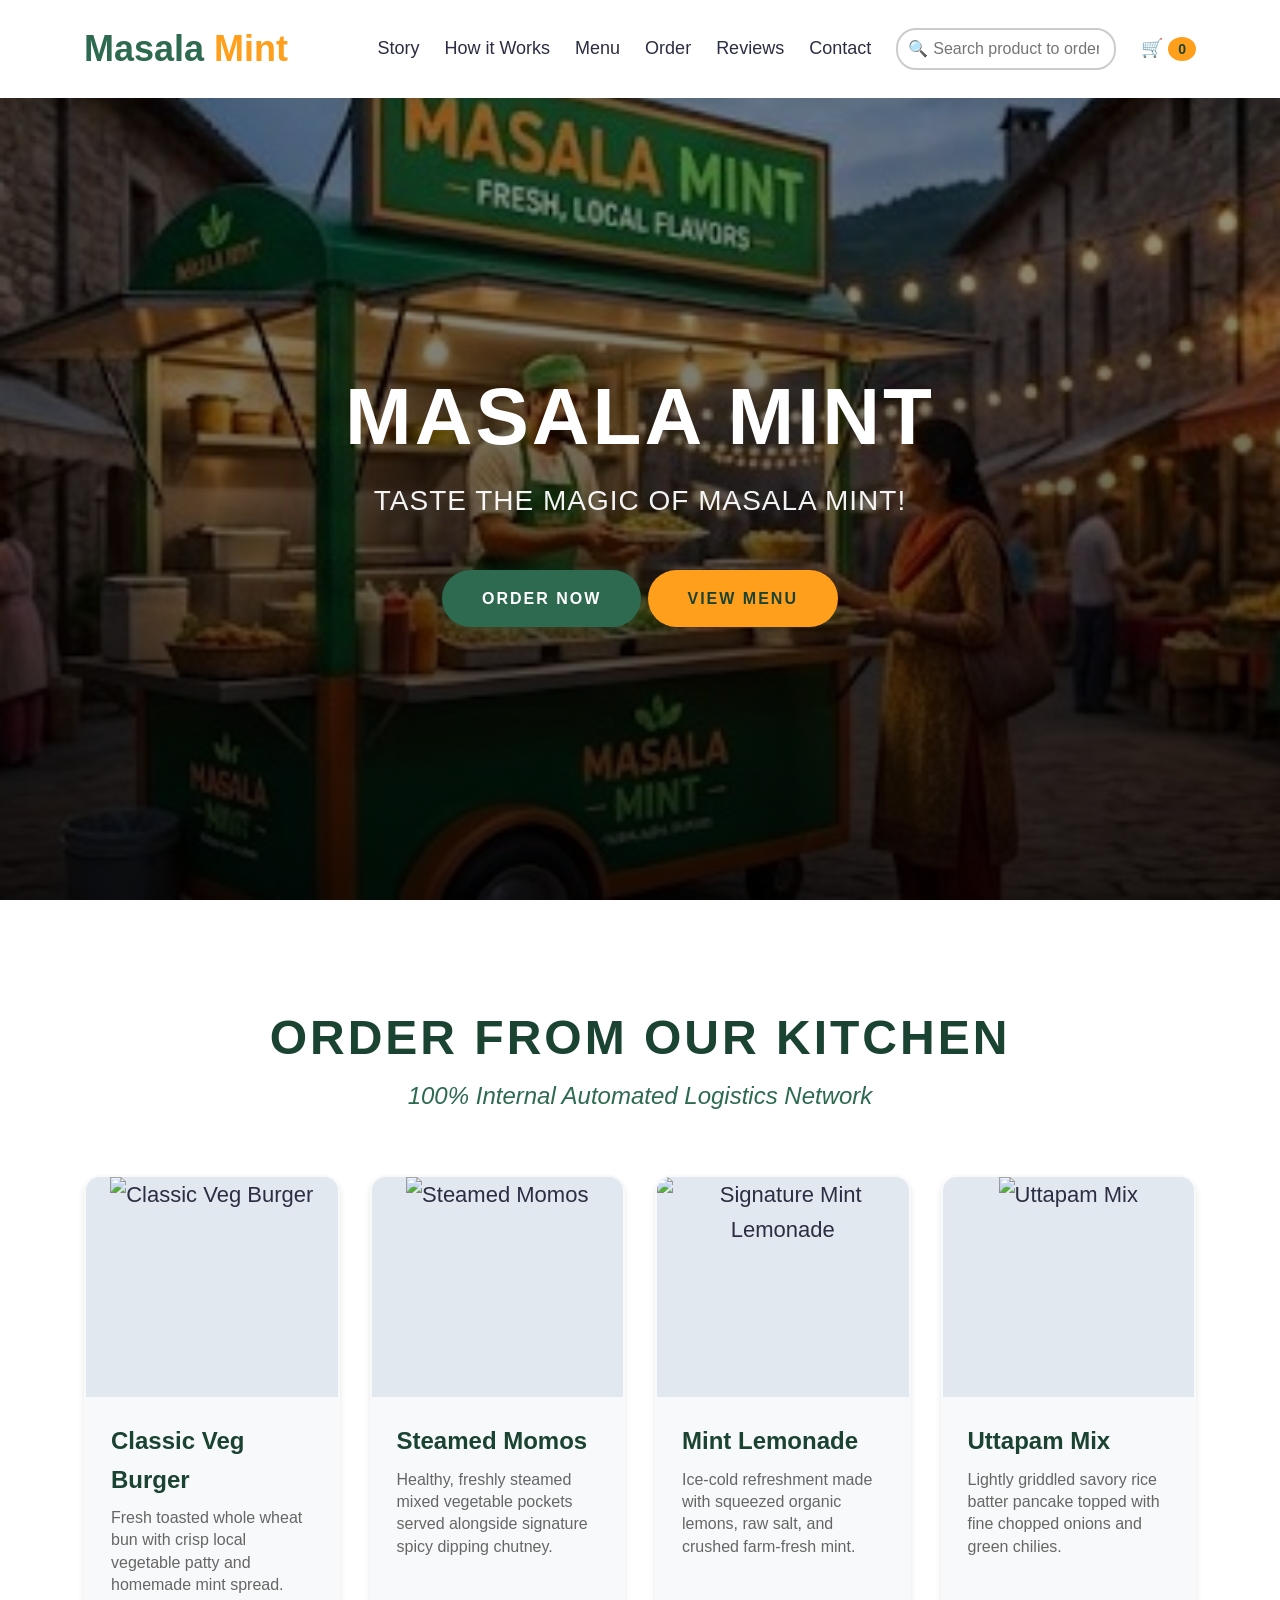
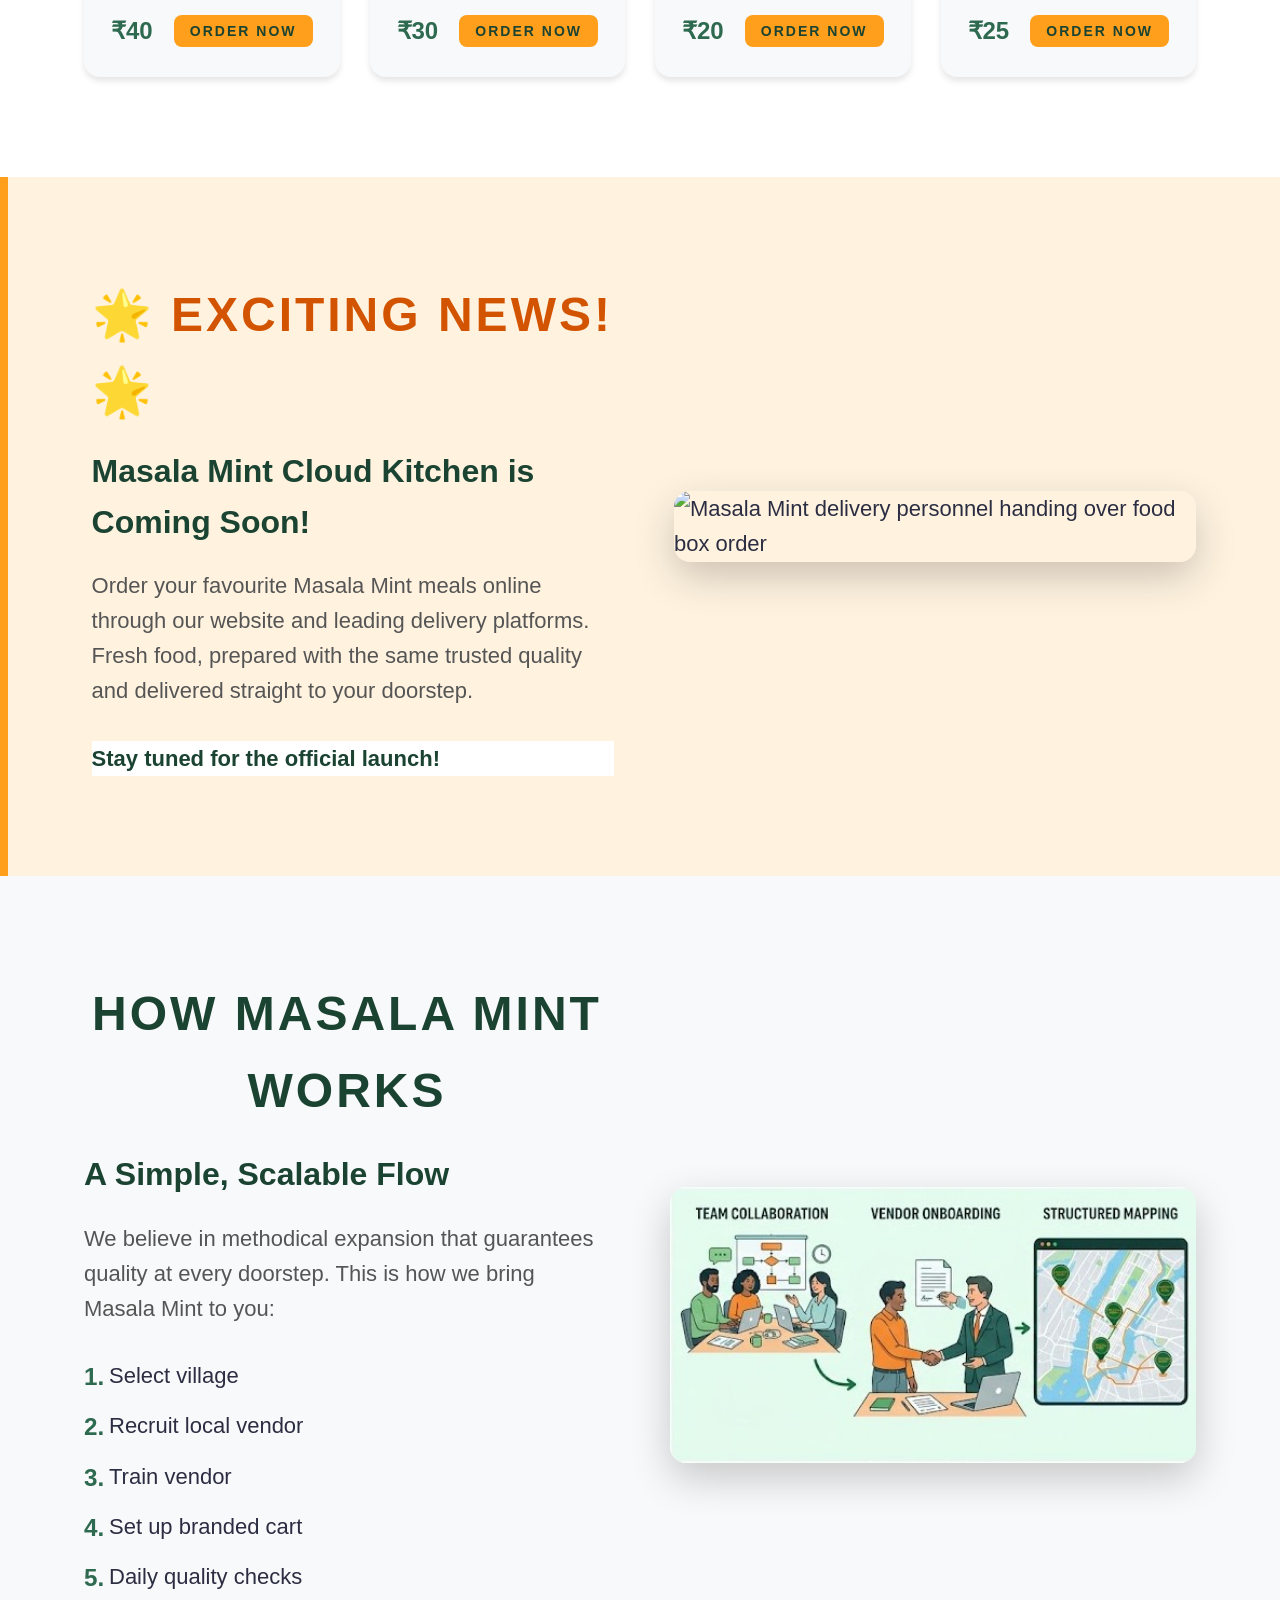
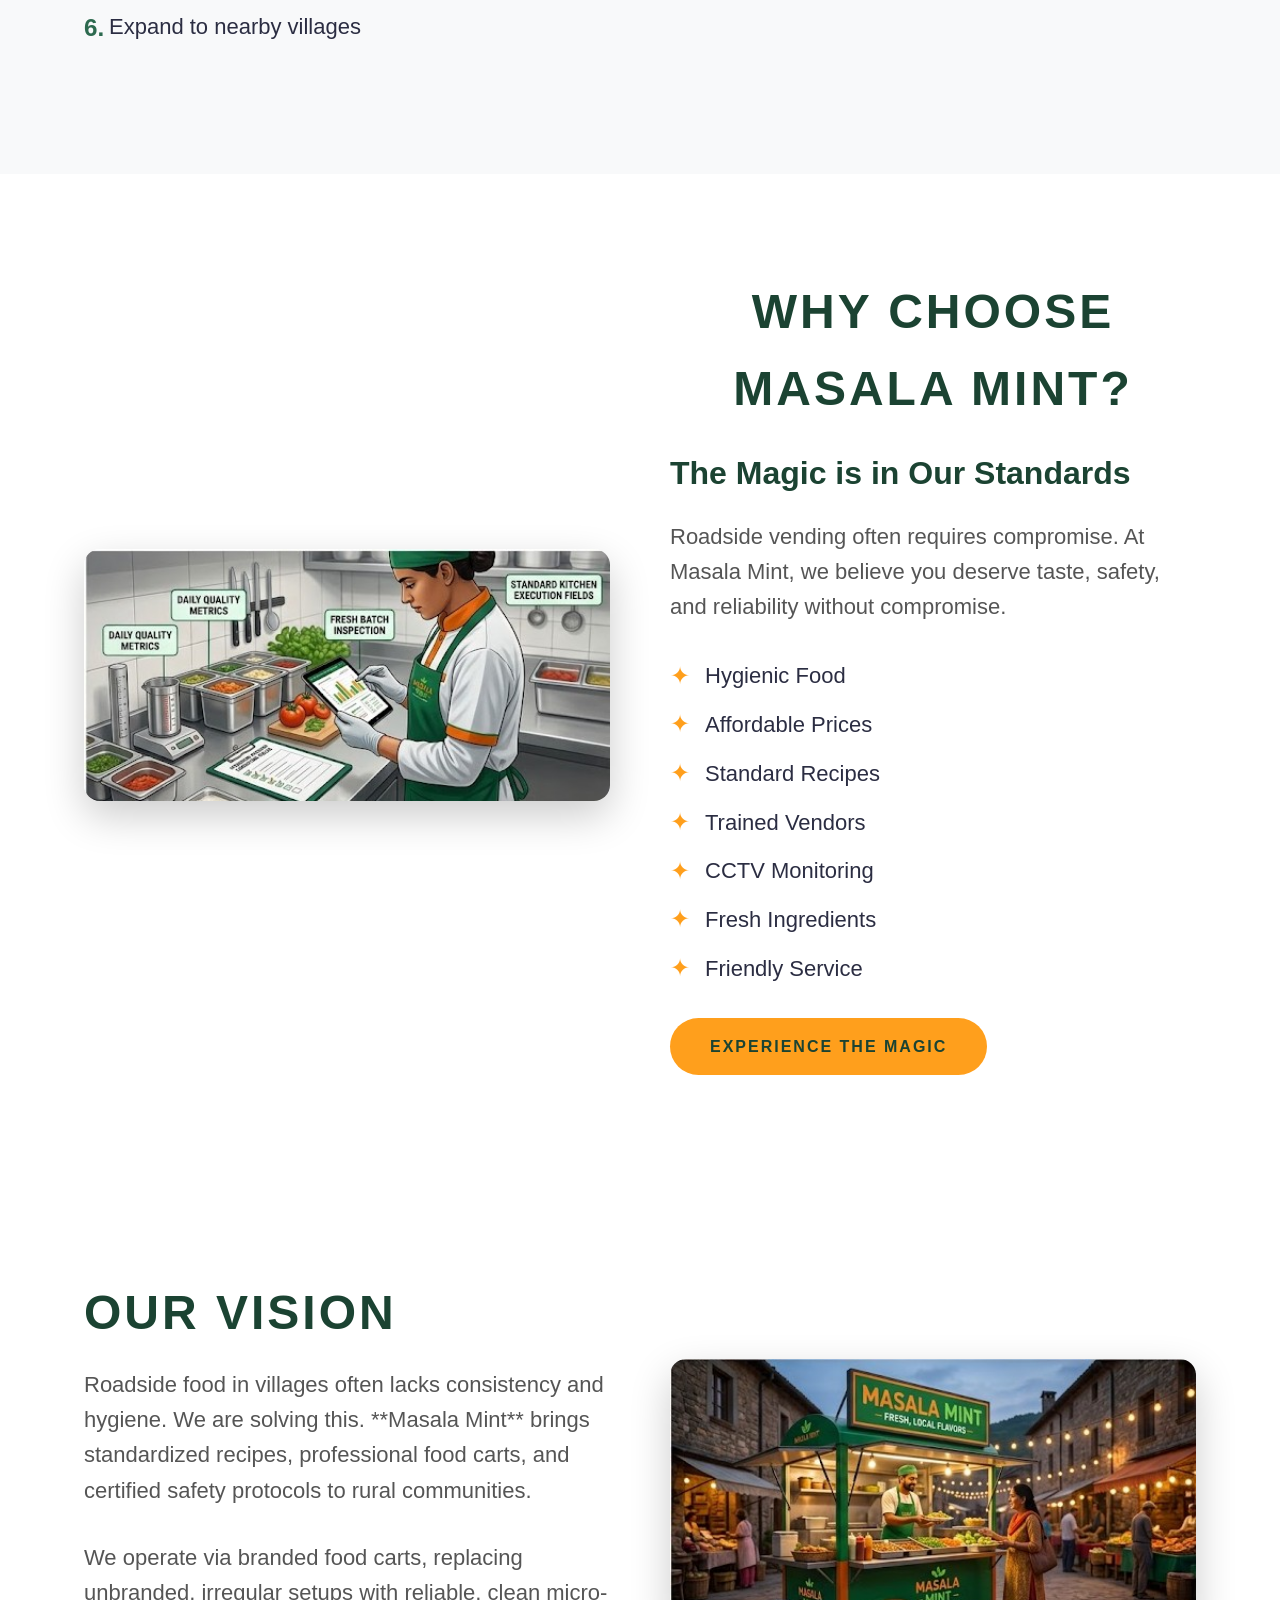
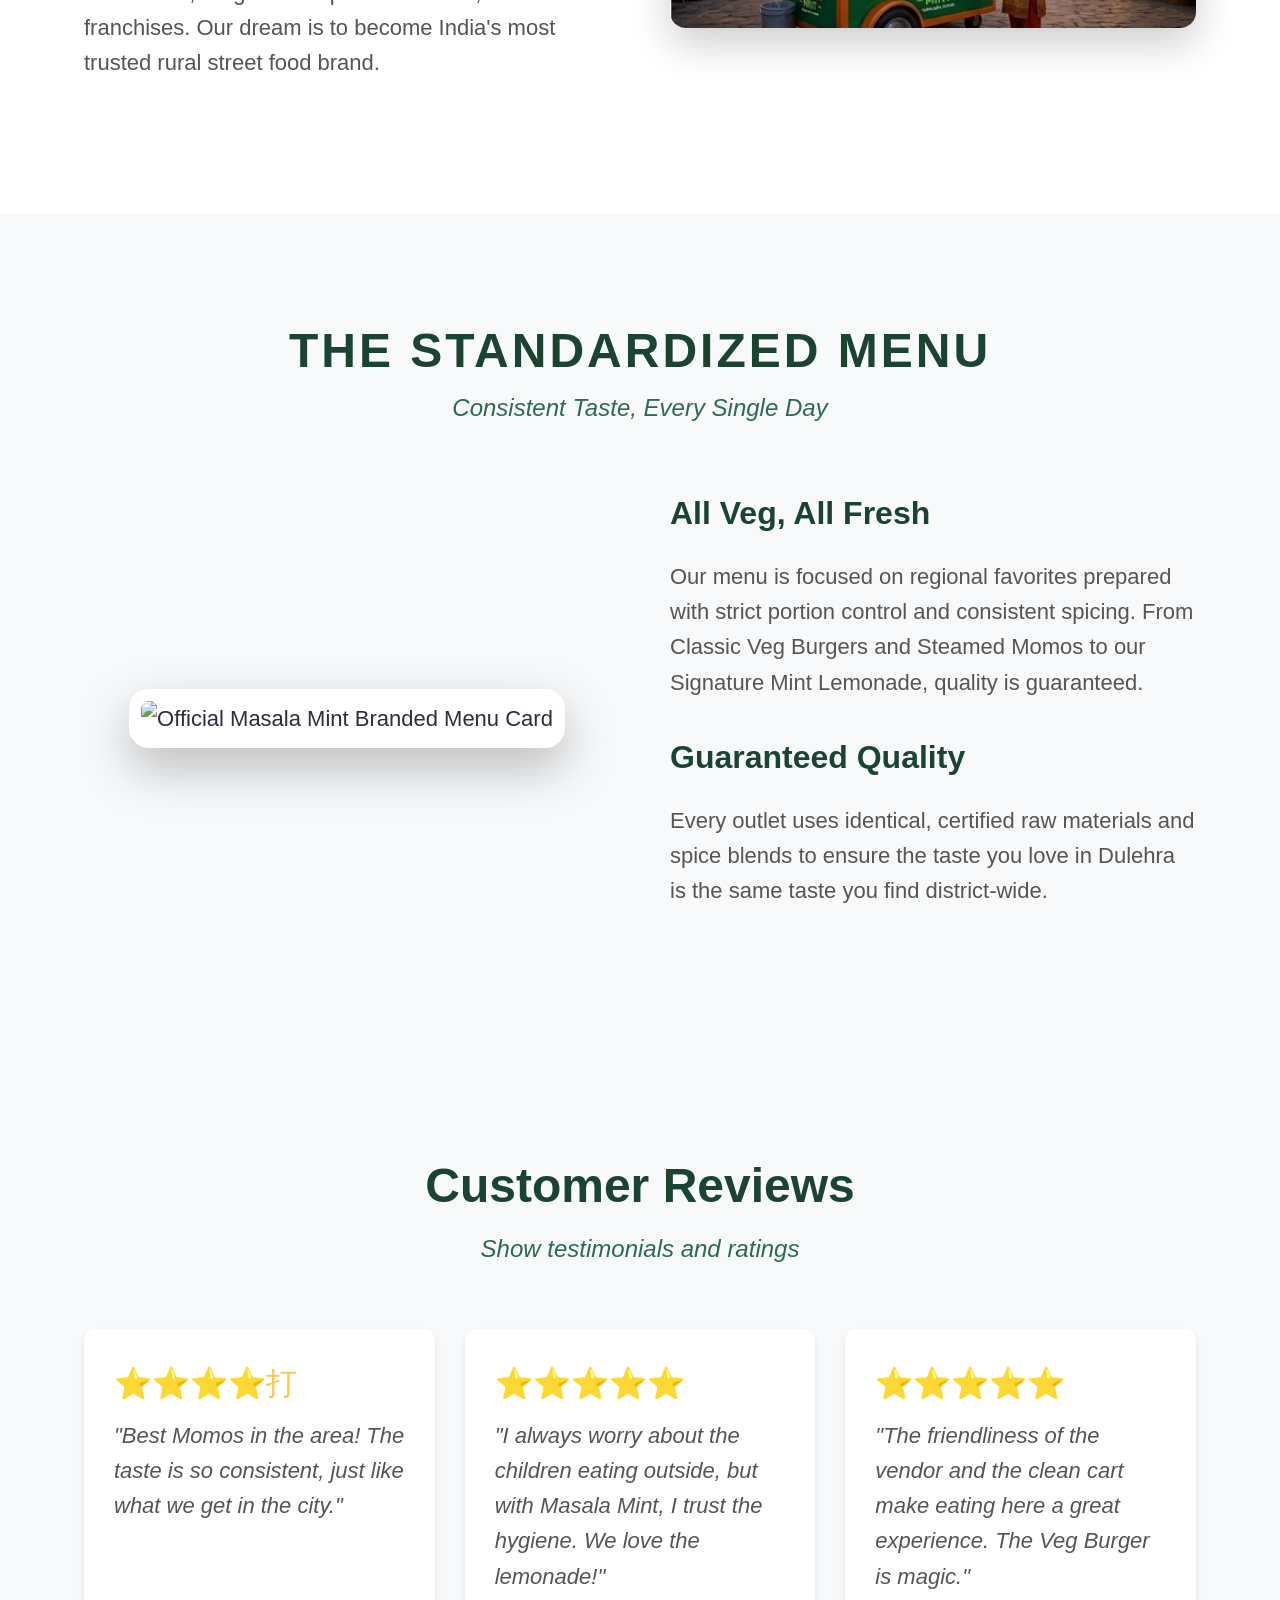
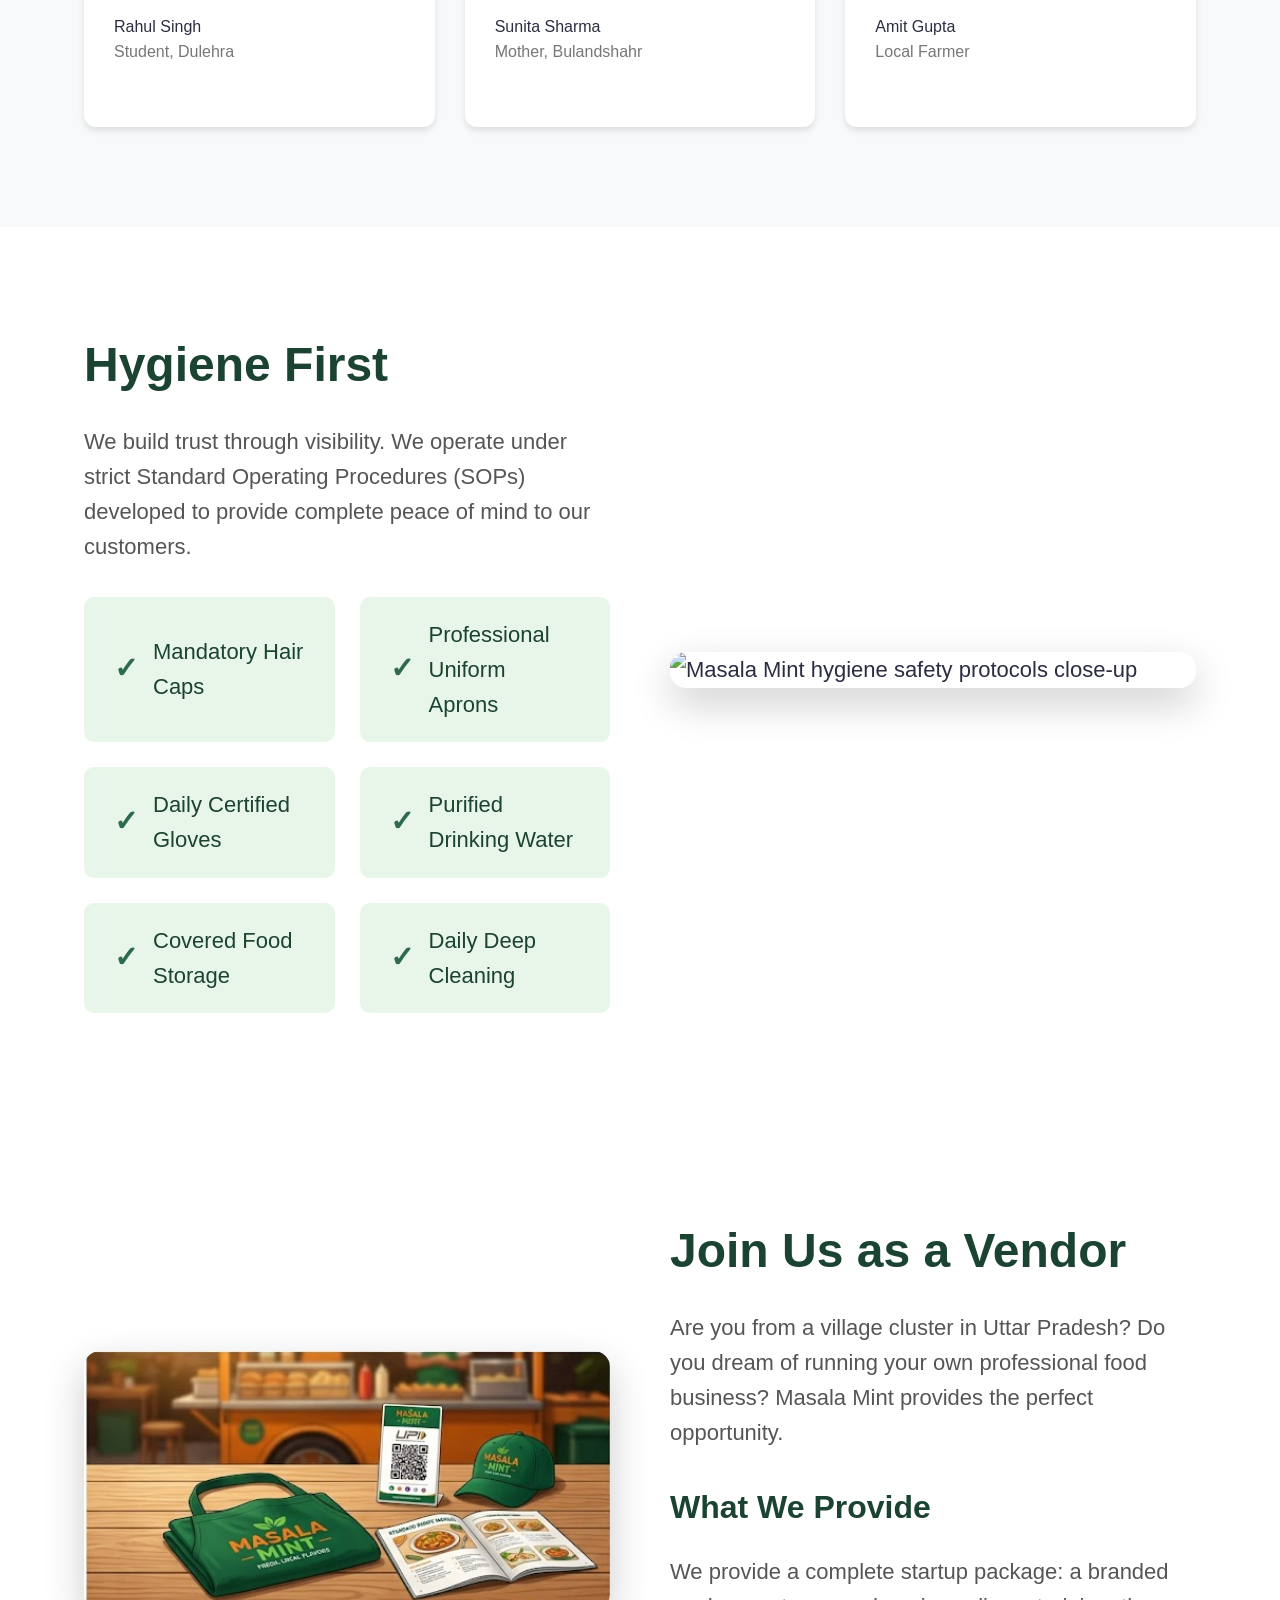
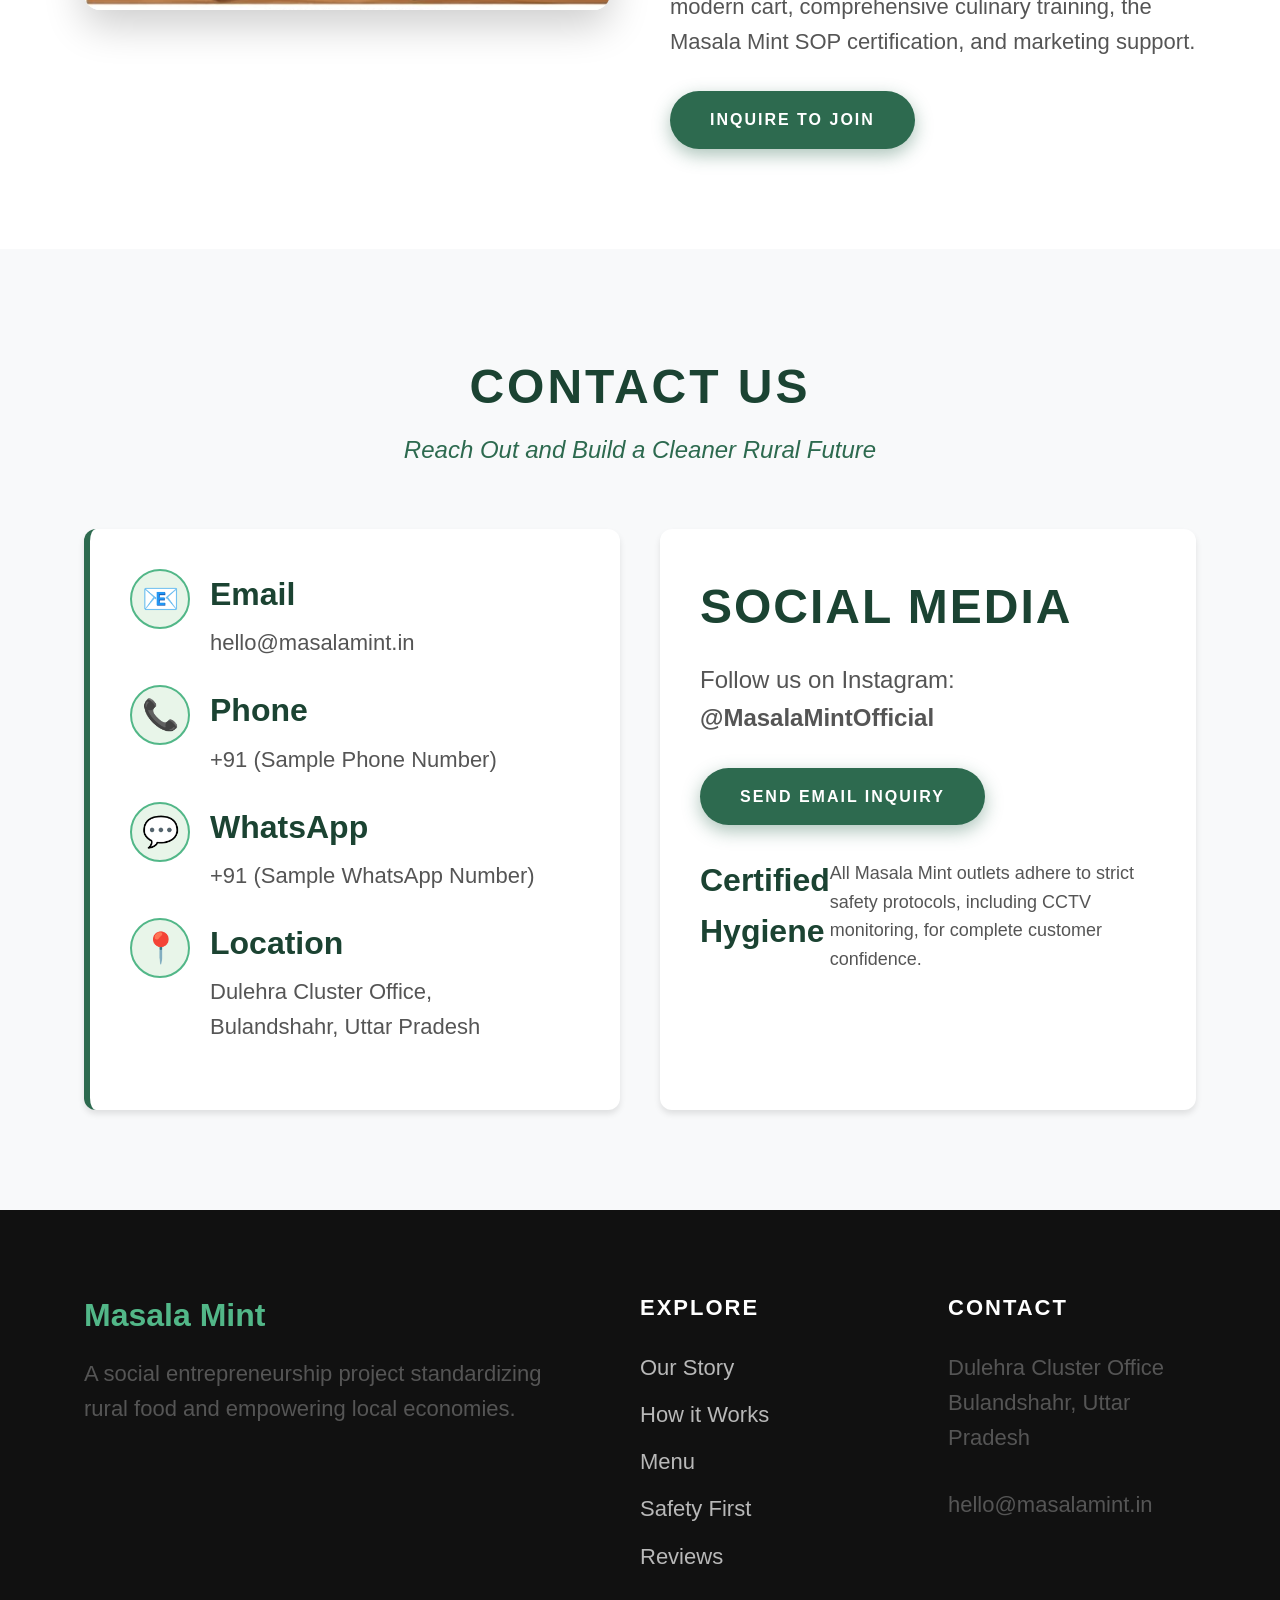
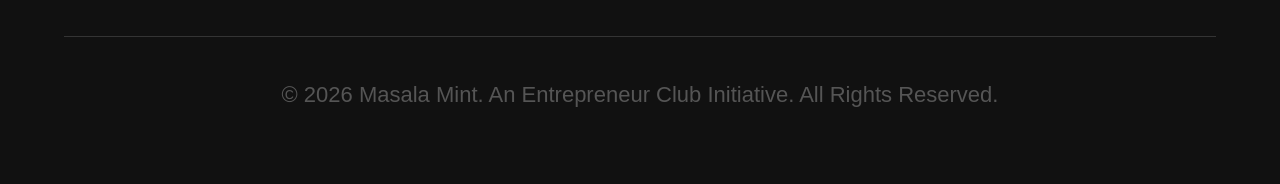
==== commit 68efd31e: "Update print statement from 'Hello' to 'Goodbye'" ====
--- a/index.html
+++ b/index.html
@@ -80,19 +80,6 @@
         }
         .btn-accent:hover { background-color: #e68a00; transform: translateY(-3px); }
 
-        .card {
-            background: #fff;
-            padding: 40px; 
-            border-radius: 16px;
-            box-shadow: var(--shadow);
-            border-top: 6px solid var(--primary);
-            transition: transform 0.3s ease;
-        }
-        .card:hover { transform: translateY(-8px); }
-
-        .card h3 { font-size: var(--font-h3); }
-        .card p { font-size: var(--font-p); margin-bottom: 0;}
-
         .split-section {
             display: grid;
             grid-template-columns: 1fr 1fr;
@@ -116,7 +103,7 @@
             font-size: 1.1em;
         }
 
-        /* 1. HEADER & NAV */
+        /* 1. HEADER & TOP RIGHT SEARCH LAYOUT */
         header {
             background-color: #fff;
             padding: 20px 0;
@@ -133,8 +120,44 @@
         }
         .logo h1 { font-size: 36px; margin: 0; color: var(--primary); }
         .logo span { color: var(--accent); }
-        .nav-links { display: flex; gap: 30px; font-weight: 500; font-size: var(--font-nav);}
+        .nav-links { display: flex; gap: 25px; font-weight: 500; font-size: var(--font-nav); align-items: center;}
         .nav-links a:hover { color: var(--primary); }
+
+        /* HEADER INTEGRATED SEARCH BAR */
+        .search-container {
+            position: relative;
+            display: flex;
+            align-items: center;
+        }
+        .search-bar {
+            padding: 10px 15px 10px 35px;
+            border-radius: 20px;
+            border: 2px solid #ccc;
+            font-size: 16px;
+            width: 220px;
+            transition: all 0.3s ease;
+        }
+        .search-bar:focus {
+            outline: none;
+            border-color: var(--primary);
+            width: 280px;
+        }
+        .search-icon {
+            position: absolute;
+            left: 12px;
+            font-size: 16px;
+            color: #888;
+            pointer-events: none;
+        }
+        .cart-bubble {
+            background-color: var(--accent);
+            color: var(--dark);
+            font-weight: bold;
+            border-radius: 50%;
+            padding: 4px 10px;
+            font-size: 14px;
+            margin-left: 5px;
+        }
 
         /* 2. HERO SECTION */
         .hero {
@@ -149,55 +172,61 @@
         .hero-content h1 { color: white; font-size: 80px; line-height: 1.1; margin-bottom: 20px; text-transform: uppercase; letter-spacing: 3px;}
         .hero-content p { color: rgba(255,255,255,0.95); font-size: 28px; max-width: 850px; margin: 0 auto 50px auto; font-style: normal; line-height: 1.4; text-transform: uppercase; letter-spacing: 1px;}
 
-        /* [NEW] ORDER SECTION STYLES */
+        /* NATIVE PRODUCT ORDER SECTION STYLES */
         .order-section { background-color: #fff; text-align: center; }
         .order-grid {
             display: grid;
             grid-template-columns: repeat(4, 1fr);
-            gap: 25px;
-            margin-top: 30px;
-            margin-bottom: 60px;
+            gap: 30px;
+            margin-top: 40px;
         }
         .product-card {
             background: var(--light);
-            border-radius: 12px;
-            padding: 25px;
+            border-radius: 16px;
+            overflow: hidden;
             box-shadow: var(--shadow);
             border: 2px solid transparent;
             transition: all 0.3s ease;
             cursor: pointer;
             display: flex;
             flex-direction: column;
+        }
+        .product-card:hover {
+            border-color: var(--primary);
+            transform: translateY(-8px);
+        }
+        .product-img-box {
+            width: 100%;
+            height: 220px;
+            background-color: #e2e8f0;
+            overflow: hidden;
+        }
+        .product-img-box img {
+            width: 100%;
+            height: 100%;
+            object-fit: cover;
+            transition: transform 0.3s ease;
+        }
+        .product-card:hover .product-img-box img {
+            transform: scale(1.05);
+        }
+        .product-details {
+            padding: 25px;
+            text-align: left;
+            display: flex;
+            flex-direction: column;
+            flex-grow: 1;
             justify-content: space-between;
         }
-        .product-card:hover {
-            border-color: var(--accent);
-            transform: translateY(-5px);
-        }
-        .product-card h4 { font-size: 24px; color: var(--dark); margin-bottom: 10px; }
-        .product-card .price { font-size: 22px; color: var(--primary); font-weight: bold; margin-bottom: 15px; }
-        
-        .partner-title-box {
-            border-top: 2px dashed #ccc;
-            padding-top: 50px;
-            margin-top: 50px;
-        }
-        .partner-grid {
-            display: grid;
-            grid-template-columns: repeat(3, 1fr);
-            gap: 30px;
-            margin-top: 30px;
-        }
-        .partner-card {
-            background: #fff;
-            border-left: 6px solid var(--accent);
-            text-align: left;
-            padding: 30px;
-            border-radius: 8px;
-            box-shadow: var(--shadow);
-        }
-        .partner-card h4 { font-size: 26px; color: var(--dark); margin-bottom: 5px;}
-        .partner-card p { font-size: 18px; margin-bottom: 15px; }
+        .product-details h4 { font-size: 24px; color: var(--dark); margin-bottom: 8px; }
+        .product-details p { font-size: 16px; margin-bottom: 15px; line-height: 1.4; color: #666;}
+        .product-bottom-row {
+            display: flex;
+            justify-content: space-between;
+            align-items: center;
+            margin-top: auto;
+        }
+        .product-card .price { font-size: 24px; color: var(--primary); font-weight: bold; margin-bottom: 0; }
 
         /* MODAL POPUP STYLES */
         .modal {
@@ -256,7 +285,6 @@
             width: 100%;
             display: block;
         }
-        .menu-cta { margin-top: 50px; }
 
         /* 4. SAFETY SECTION */
         .safety { background-color: #fff; }
@@ -277,8 +305,6 @@
         /* 5. HOW IT WORKS */
         .process { background-color: var(--light); }
         .process h2 { color: var(--dark); text-transform: uppercase; text-align: center; letter-spacing: 3px; font-size: var(--font-h2); }
-        .process h3 { font-size: var(--font-h3); margin-top: 15px; }
-        .process p { font-size: var(--font-p); }
         .process ol {
             font-size: var(--font-p);
             margin-left: 25px;
@@ -303,7 +329,6 @@
         /* 6. WHY CHOOSE US */
         .why { background-color: #fff; }
         .why h2 { color: var(--dark); text-transform: uppercase; text-align: center; letter-spacing: 3px; font-size: var(--font-h2); }
-        .why h3 { font-size: var(--font-h3); margin-top: 15px;}
         .why ul { margin-top: 25px; margin-bottom: 30px;}
         .why ul li { font-size: var(--font-p); margin-bottom: 10px; display: flex; align-items: center;}
 
@@ -321,7 +346,6 @@
             border-radius: 12px;
             padding: 30px;
             box-shadow: var(--shadow);
-            border-top: none; 
             display: flex;
             flex-direction: column;
             justify-content: space-between;
@@ -351,20 +375,14 @@
         .contact-item { display: flex; align-items: flex-start; margin-bottom: 25px; }
         .contact-item h3 { font-size: var(--font-h3); margin-bottom: 5px; }
         .contact-item p { margin-bottom: 0; font-size: var(--font-p); }
-        .contact-item .icon-box { width: 60px; height: 60px; background-color: #e8f5e9; border-radius: 50%; display: flex; justify-content: center; align-items: center; margin-right: 20px; flex-shrink: 0;}
-        .contact-item .icon-box { border: 2px solid var(--primary-light); font-size: 30px;}
+        .contact-item .icon-box { width: 60px; height: 60px; background-color: #e8f5e9; border-radius: 50%; display: flex; justify-content: center; align-items: center; margin-right: 20px; flex-shrink: 0; border: 2px solid var(--primary-light); font-size: 30px;}
 
         .contact-social { background-color: #fff; padding: 40px; border-radius: 12px; box-shadow: var(--shadow);}
         .contact-social h2 { text-transform: uppercase; letter-spacing: 2px; text-align: left; margin-bottom: 15px;}
         .contact-social-p { font-size: var(--font-subtitle); margin-bottom: 30px;}
-        .contact-card h3 { font-size: var(--font-h3); color: var(--accent);}
-        .contact-card.highlight-box h3::before { content: '✓'; color: var(--accent); margin-right: 15px; font-size: 1.3em;}
 
         /* 9. IMPACT SECTION */
-        .impact {
-            background-color: var(--dark);
-            color: white;
-        }
+        .impact { background-color: var(--dark); color: white; }
         .impact h2 { color: white; border: none; text-align: center; font-size: 60px;}
         .impact-grid {
             display: grid;
@@ -376,7 +394,6 @@
             background-color: rgba(255,255,255,0.07);
             text-align: center;
             border: 1px solid rgba(255,255,255,0.15);
-            border-top: none; 
             padding: 40px;
         }
         .impact-card h3 { color: var(--accent); font-size: var(--font-h3); }
@@ -428,27 +445,14 @@
             .split-section { grid-template-columns: 1fr; text-align: center; gap: 40px;}
             .section-title, .process h2, .why h2 { text-align: center !important; font-size: var(--font-h2) !important;}
             .feat-image { max-width: 600px; margin: 0 auto; }
-            .impact-grid, .reviews-grid, .safety-list, .contact-grid, .order-grid, .partner-grid { grid-template-columns: 1fr !important; }
-            .contact-item { flex-direction: column; text-align: center; }
-            .contact-item .icon-box { margin-right: 0; margin-bottom: 15px;}
-        }
-
-        @media (max-width: 768px) {
-            .nav-links { display: none; }
-            :root {
-                --font-h1: 40px;
-                --font-h2: 32px;
-                --font-p: 18px;
-            }
-            .hero-content h1 { font-size: 40px; }
-            .hero-content p { font-size: 22px; }
-            .btn { padding: 14px 30px; font-size: 14px;}
+            .impact-grid, .reviews-grid, .safety-list, .contact-grid, .order-grid { grid-template-columns: 1fr !important; }
+            .search-bar:focus { width: 200px; }
         }
     </style>
 </head>
 <body>
 
-    <!-- 1. HEADER & NAVIGATION -->
+    <!-- 1. HEADER & TOP RIGHT SEARCH NAVIGATION -->
     <header>
         <div class="container">
             <div class="logo">
@@ -458,12 +462,17 @@
                 <a href="#about">Story</a>
                 <a href="#process">How it Works</a>
                 <a href="#menu">Menu</a>
-                <a href="#order">Order Online</a>
+                <a href="#order">Order</a>
                 <a href="#reviews">Reviews</a>
-                <a href="#vendor">Join Us</a>
                 <a href="#contact">Contact</a>
+                
+                <!-- TOP RIGHT CORNER DYNAMIC SEARCH BAR -->
+                <div class="search-container">
+                    <span class="search-icon">🔍</span>
+                    <input type="text" id="menuSearch" class="search-bar" placeholder="Search product to order..." onkeyup="filterSearch()">
+                </div>
+                <div class="cart-icon">🛒<span class="cart-bubble">0</span></div>
             </nav>
-            <a href="#vendor" class="btn btn-accent btn-sm">BECOME A VENDOR</a>
         </div>
     </header>
 
@@ -477,80 +486,89 @@
         </div>
     </section>
 
-    <!-- [NEW] ORDER SECTION INTEGRATION -->
+    <!-- [NATIVE PRODUCT GRID SECTION WITH PHOTOS] -->
     <section id="order" class="section order-section">
         <div class="container">
-            <h2 class="section-title">Order Online</h2>
-            <p class="section-subtitle">Fresh Food, Standard Livelihoods</p>
+            <h2 class="section-title">Order From Our Kitchen</h2>
+            <p class="section-subtitle">100% Internal Automated Logistics Network</p>
             
-            <h3 style="margin-bottom: 20px; text-align: left; color: var(--primary);">Our Menu Items</h3>
-            <div class="order-grid">
+            <div class="order-grid" id="productGrid">
                 <!-- PRODUCT 1 -->
-                <div class="product-card" onclick="openModal()">
-                    <h4>Classic Veg Burger</h4>
-                    <p class="price">₹40</p>
-                    <button class="btn btn-accent" style="padding: 10px 20px; font-size: 14px;">Add to Cart</button>
+                <div class="product-card" onclick="openModal()" data-name="classic veg burger">
+                    <div class="product-img-box">
+                        <img src="burger.png" alt="Classic Veg Burger">
+                    </div>
+                    <div class="product-details">
+                        <div>
+                            <h4>Classic Veg Burger</h4>
+                            <p>Fresh toasted whole wheat bun with crisp local vegetable patty and homemade mint spread.</p>
+                        </div>
+                        <div class="product-bottom-row">
+                            <span class="price">₹40</span>
+                            <button class="btn btn-accent" style="padding: 8px 16px; font-size: 14px; border-radius: 8px;">Order Now</button>
+                        </div>
+                    </div>
                 </div>
                 <!-- PRODUCT 2 -->
-                <div class="product-card" onclick="openModal()">
-                    <h4>Steamed Momos</h4>
-                    <p class="price">₹30</p>
-                    <button class="btn btn-accent" style="padding: 10px 20px; font-size: 14px;">Add to Cart</button>
+                <div class="product-card" onclick="openModal()" data-name="steamed momos">
+                    <div class="product-img-box">
+                        <img src="momos.png" alt="Steamed Momos">
+                    </div>
+                    <div class="product-details">
+                        <div>
+                            <h4>Steamed Momos</h4>
+                            <p>Healthy, freshly steamed mixed vegetable pockets served alongside signature spicy dipping chutney.</p>
+                        </div>
+                        <div class="product-bottom-row">
+                            <span class="price">₹30</span>
+                            <button class="btn btn-accent" style="padding: 8px 16px; font-size: 14px; border-radius: 8px;">Order Now</button>
+                        </div>
+                    </div>
                 </div>
                 <!-- PRODUCT 3 -->
-                <div class="product-card" onclick="openModal()">
-                    <h4>Mint Lemonade</h4>
-                    <p class="price">₹20</p>
-                    <button class="btn btn-accent" style="padding: 10px 20px; font-size: 14px;">Add to Cart</button>
+                <div class="product-card" onclick="openModal()" data-name="signature mint lemonade">
+                    <div class="product-img-box">
+                        <img src="lemonade.png" alt="Signature Mint Lemonade">
+                    </div>
+                    <div class="product-details">
+                        <div>
+                            <h4>Mint Lemonade</h4>
+                            <p>Ice-cold refreshment made with squeezed organic lemons, raw salt, and crushed farm-fresh mint.</p>
+                        </div>
+                        <div class="product-bottom-row">
+                            <span class="price">₹20</span>
+                            <button class="btn btn-accent" style="padding: 8px 16px; font-size: 14px; border-radius: 8px;">Order Now</button>
+                        </div>
+                    </div>
                 </div>
                 <!-- PRODUCT 4 -->
-                <div class="product-card" onclick="openModal()">
-                    <h4>Uttapam Mix</h4>
-                    <p class="price">₹25</p>
-                    <button class="btn btn-accent" style="padding: 10px 20px; font-size: 14px;">Add to Cart</button>
-                </div>
-            </div>
-
-            <!-- MID-LEVEL SHOP MARKETPLACE PARTNERS -->
-            <div class="partner-title-box">
-                <h3 style="text-align: left; color: #d35400;">Local Partner Kitchens & Shops</h3>
-                <p style="text-align: left; margin-bottom: 30px;">Order from our verified regional mid-level partner shops near your cluster active today:</p>
-            </div>
-            
-            <div class="partner-grid">
-                <!-- PARTNER 1 -->
-                <div class="partner-card">
-                    <h4>Sharma Sweets & Cafe</h4>
-                    <p style="color:#777; font-size:16px;">Dulehra Market Cluster</p>
-                    <p>Famous for fresh local North Indian meals and sweet snacks.</p>
-                    <a href="https://www.zomato.com" target="_blank" class="btn btn-primary" style="padding: 10px 20px; font-size: 14px;">Order on Zomato</a>
-                </div>
-                <!-- PARTNER 2 -->
-                <div class="partner-card">
-                    <h4>Royal Bakers</h4>
-                    <p style="color:#777; font-size:16px;">Bulandshahr Central</p>
-                    <p>Premium local bakery providing fresh cakes, buns, and evening pastries.</p>
-                    <a href="https://www.swiggy.com" target="_blank" class="btn btn-primary" style="padding: 10px 20px; font-size: 14px;">Order on Swiggy</a>
-                </div>
-                <!-- PARTNER 3 -->
-                <div class="partner-card">
-                    <h4>Krishna Dosa Point</h4>
-                    <p style="color:#777; font-size:16px;">Siyana Road Junction</p>
-                    <p>Highly rated mid-tier South Indian fast food point serving the district.</p>
-                    <a href="https://www.zomato.com" target="_blank" class="btn btn-primary" style="padding: 10px 20px; font-size: 14px;">Order on Zomato</a>
-                </div>
-            </div>
-        </div>
-    </section>
-
-    <!-- COMING SOON MODAL POPUP BOX -->
+                <div class="product-card" onclick="openModal()" data-name="uttapam mix fast food">
+                    <div class="product-img-box">
+                        <img src="uttapam.png" alt="Uttapam Mix">
+                    </div>
+                    <div class="product-details">
+                        <div>
+                            <h4>Uttapam Mix</h4>
+                            <p>Lightly griddled savory rice batter pancake topped with fine chopped onions and green chilies.</p>
+                        </div>
+                        <div class="product-bottom-row">
+                            <span class="price">₹25</span>
+                            <button class="btn btn-accent" style="padding: 8px 16px; font-size: 14px; border-radius: 8px;">Order Now</button>
+                        </div>
+                    </div>
+                </div>
+            </div>
+        </div>
+    </section>
+
+    <!-- INDEPENDENT COMING SOON MODAL POPUP BOX -->
     <div id="comingSoonModal" class="modal">
         <div class="modal-content">
             <span class="close-btn" onclick="closeModal()">&times;</span>
             <h2 style="color: #d35400; margin-bottom: 15px;">🚀 Coming Soon!</h2>
-            <h3 style="font-size: 24px;">Masala Mint Cloud Kitchen</h3>
-            <p style="font-size: 18px; margin-bottom: 25px;">Our official ordering system and localized delivery platform are launching shortly. We are working hard to prepare your favorites with complete automated hygiene!</p>
-            <button class="btn btn-primary" onclick="closeModal()">Got it, Thanks!</button>
+            <h3 style="font-size: 24px; margin-bottom: 10px;">Direct Native Delivery Network</h3>
+            <p style="font-size: 18px; margin-bottom: 25px;">Our automated online checkout pipeline is currently launching in your regional block cluster. No third-party apps required—stay tuned for direct deployment!</p>
+            <button class="btn btn-primary" onclick="closeModal()">Got it!</button>
         </div>
     </div>
 
@@ -653,7 +671,7 @@
             <div class="reviews-grid">
                 <div class="review-card card">
                     <div>
-                        <div class="review-stars">⭐⭐⭐⭐⭐</div>
+                        <div class="review-stars">⭐⭐⭐⭐打</div>
                         <p class="review-text">"Best Momos in the area! The taste is so consistent, just like what we get in the city."</p>
                     </div>
                     <p class="review-author">Rahul Singh<br><span>Student, Dulehra</span></p>
@@ -787,7 +805,7 @@
         </div>
     </footer>
 
-    <!-- INTERACTIVE JAVASCRIPT FOR THE MODAL BOX -->
+    <!-- INTERACTIVE JAVASCRIPT LOGIC -->
     <script>
         var modal = document.getElementById("comingSoonModal");
 
@@ -799,7 +817,21 @@
             modal.style.display = "none";
         }
 
-        // Close modal if user clicks anywhere outside of the box
+        // Live filtration engine matching top right bar query input strings
+        function filterSearch() {
+            var input = document.getElementById("menuSearch").value.toLowerCase();
+            var cards = document.getElementsByClassName("product-card");
+            
+            for (var i = 0; i < cards.length; i++) {
+                var productName = cards[i].getAttribute("data-name");
+                if (productName.includes(input)) {
+                    cards[i].style.display = "flex";
+                } else {
+                    cards[i].style.display = "none";
+                }
+            }
+        }
+
         window.onclick = function(event) {
             if (event.target == modal) {
                 modal.style.display = "none";
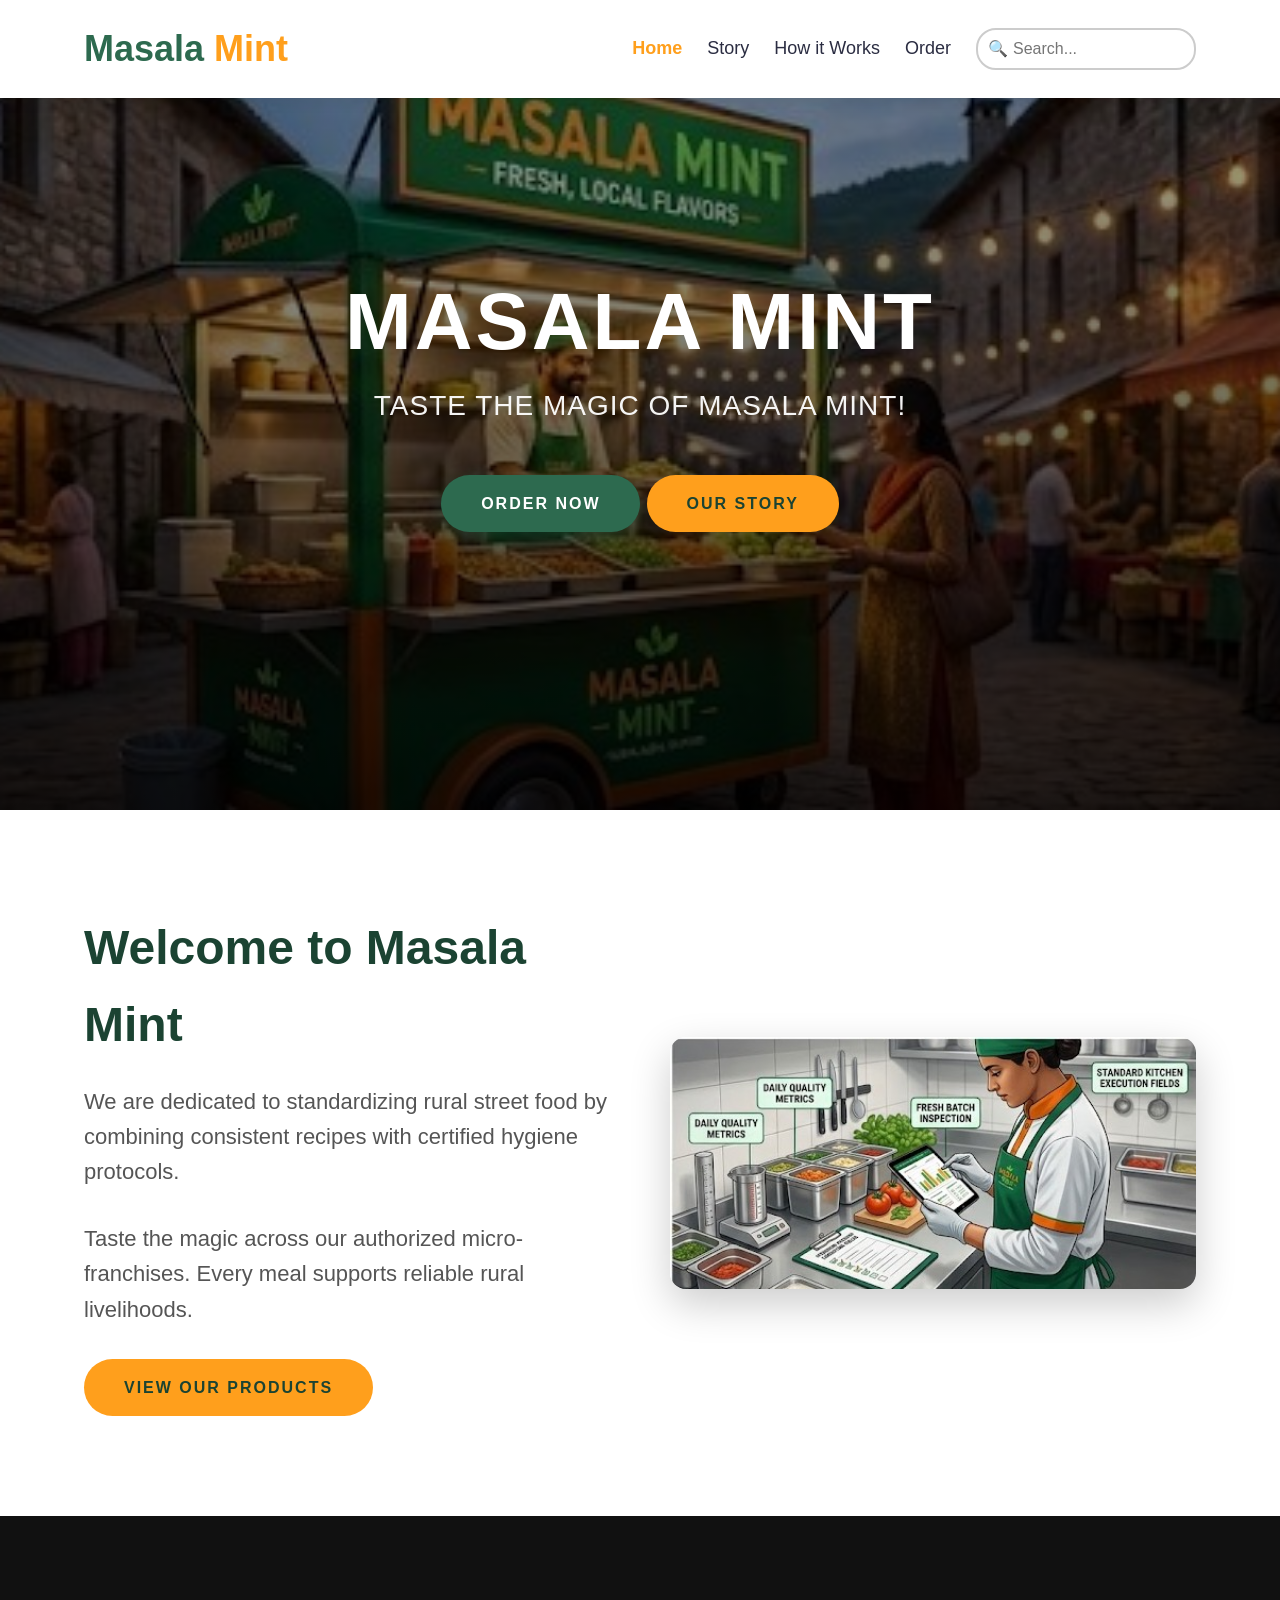
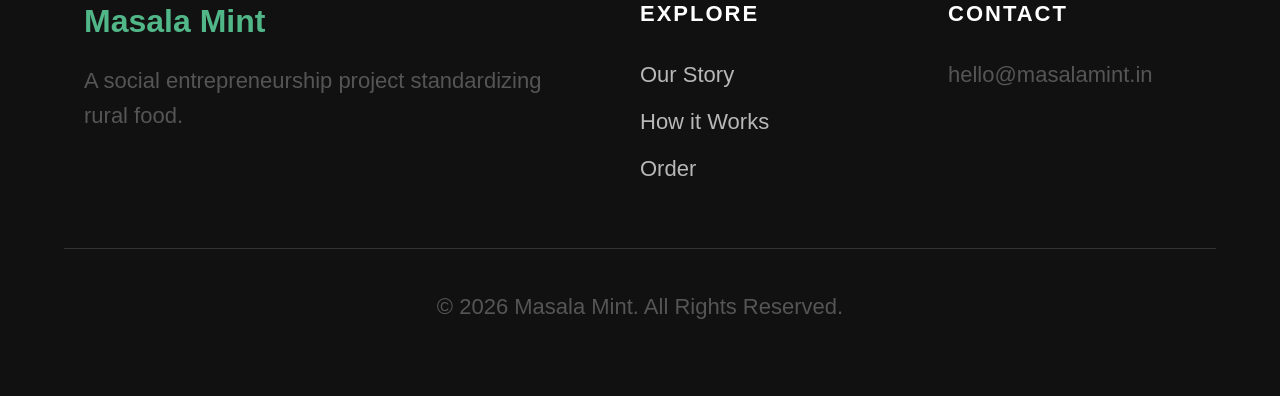
==== commit b99fdbf3: "Update index.html" ====
--- a/index.html
+++ b/index.html
@@ -4,474 +4,44 @@
     <meta charset="UTF-8">
     <meta name="viewport" content="width=device-width, initial-scale=1.0">
     <title>Masala Mint | Taste the Magic | Standardizing Rural Street Food</title>
+    <link rel="stylesheet" href="style.css"> <!-- Link to Master CSS -->
     <style>
-        /* CORE BRAND VARIABLES - LARGE FONT SCALING */
-        :root {
-            --primary: #2d6a4f;      /* Forest Green */
-            --primary-light: #52b788;
-            --accent: #ff9f1c;       /* Safety Orange */
-            --dark: #1b4332;         /* Deep Green */
-            --light: #f8f9fa;        /* Clean White */
-            --text: #2b2d42;         /* Dark Gray */
-            --shadow: 0 4px 6px rgba(0,0,0,0.1);
-
-            /* SCALED font sizes */
-            --font-h1: 64px;       
-            --font-h2: 48px;       
-            --font-h3: 32px;       
-            --font-p: 22px;        
-            --font-nav: 18px;      
-            --font-subtitle: 24px; 
-            --font-small: 16px;    
-        }
-
-        /* RESET & BASE */
-        * { box-sizing: border-box; margin: 0; padding: 0; }
-        body {
-            font-family: 'Segoe UI', Tahoma, Geneva, Verdana, sans-serif;
-            color: var(--text);
-            background-color: #fff;
-            line-height: 1.6;
-            font-size: var(--font-p);
-        }
-        h1, h2, h3 { color: var(--dark); margin-bottom: 1.25rem; }
-        h1 { font-size: var(--font-h1); }
-        h2 { font-size: var(--font-h2); }
-        h3 { font-size: var(--font-h3); }
-        p { margin-bottom: 2rem; color: #555; font-size: var(--font-p); }
-        ul { list-style: none; }
-        a { text-decoration: none; color: inherit; }
-
-        /* REUSABLE COMPONENTS */
-        .container {
-            width: 90%;
-            max-width: 1300px; 
-            margin: 0 auto;
-            padding: 0 20px;
-        }
-
-        .section { padding: 100px 0; } 
-        .section-title { text-align: center; text-transform: uppercase; letter-spacing: 3px; font-size: var(--font-h2); margin-bottom: 15px;}
-        .section-subtitle { text-align: center; color: var(--primary); font-style: italic; margin-top: -15px; margin-bottom: 60px; font-size: var(--font-subtitle); font-weight: normal;}
-
-        .btn {
-            display: inline-block;
-            padding: 16px 40px; 
-            border-radius: 50px;
-            font-weight: bold;
-            text-transform: uppercase;
-            letter-spacing: 2px;
-            transition: all 0.3s ease;
-            cursor: pointer;
-            border: none;
-            font-size: 16px; 
-        }
-
-        .btn-primary {
-            background-color: var(--primary);
-            color: white;
-            box-shadow: 0 6px 18px rgba(45, 106, 79, 0.4);
-        }
-        .btn-primary:hover { background-color: var(--dark); transform: translateY(-3px); }
-
-        .btn-accent {
-            background-color: var(--accent);
-            color: var(--dark);
-        }
-        .btn-accent:hover { background-color: #e68a00; transform: translateY(-3px); }
-
-        .split-section {
-            display: grid;
-            grid-template-columns: 1fr 1fr;
-            gap: 60px;
-            align-items: center;
-        }
-
-        .feat-image {
-            width: 100%;
-            height: auto;
-            border-radius: 16px;
-            box-shadow: 0 15px 40px rgba(0,0,0,0.2);
-            object-fit: cover;
-        }
-
-        /* ICONS MOCKUPS */
-        .icon-list li::before {
-            content: '✦'; 
-            color: var(--accent);
-            margin-right: 15px;
-            font-size: 1.1em;
-        }
-
-        /* 1. HEADER & TOP RIGHT SEARCH LAYOUT */
-        header {
-            background-color: #fff;
-            padding: 20px 0;
-            position: fixed;
-            width: 100%;
-            top: 0;
-            z-index: 1000;
-            box-shadow: 0 3px 15px rgba(0,0,0,0.07);
-        }
-        header .container {
-            display: flex;
-            justify-content: space-between;
-            align-items: center;
-        }
-        .logo h1 { font-size: 36px; margin: 0; color: var(--primary); }
-        .logo span { color: var(--accent); }
-        .nav-links { display: flex; gap: 25px; font-weight: 500; font-size: var(--font-nav); align-items: center;}
-        .nav-links a:hover { color: var(--primary); }
-
-        /* HEADER INTEGRATED SEARCH BAR */
-        .search-container {
-            position: relative;
-            display: flex;
-            align-items: center;
-        }
-        .search-bar {
-            padding: 10px 15px 10px 35px;
-            border-radius: 20px;
-            border: 2px solid #ccc;
-            font-size: 16px;
-            width: 220px;
-            transition: all 0.3s ease;
-        }
-        .search-bar:focus {
-            outline: none;
-            border-color: var(--primary);
-            width: 280px;
-        }
-        .search-icon {
-            position: absolute;
-            left: 12px;
-            font-size: 16px;
-            color: #888;
-            pointer-events: none;
-        }
-        .cart-bubble {
-            background-color: var(--accent);
-            color: var(--dark);
-            font-weight: bold;
-            border-radius: 50%;
-            padding: 4px 10px;
-            font-size: 14px;
-            margin-left: 5px;
-        }
-
-        /* 2. HERO SECTION */
+        /* Homepage specific Hero styles */
         .hero {
-            height: 100vh;
+            height: 90vh;
             background: linear-gradient(rgba(0,0,0,0.3), rgba(0,0,0,0.8)), url('hero_magic.jpg') no-repeat center center/cover;
             color: white;
             display: flex;
             align-items: center;
             text-align: center;
-            padding-top: 100px; 
+            margin-top: -100px; /* Reset header space for hero */
         }
         .hero-content h1 { color: white; font-size: 80px; line-height: 1.1; margin-bottom: 20px; text-transform: uppercase; letter-spacing: 3px;}
         .hero-content p { color: rgba(255,255,255,0.95); font-size: 28px; max-width: 850px; margin: 0 auto 50px auto; font-style: normal; line-height: 1.4; text-transform: uppercase; letter-spacing: 1px;}
-
-        /* NATIVE PRODUCT ORDER SECTION STYLES */
-        .order-section { background-color: #fff; text-align: center; }
-        .order-grid {
-            display: grid;
-            grid-template-columns: repeat(4, 1fr);
-            gap: 30px;
-            margin-top: 40px;
-        }
-        .product-card {
-            background: var(--light);
-            border-radius: 16px;
-            overflow: hidden;
-            box-shadow: var(--shadow);
-            border: 2px solid transparent;
-            transition: all 0.3s ease;
-            cursor: pointer;
-            display: flex;
-            flex-direction: column;
-        }
-        .product-card:hover {
-            border-color: var(--primary);
-            transform: translateY(-8px);
-        }
-        .product-img-box {
-            width: 100%;
-            height: 220px;
-            background-color: #e2e8f0;
-            overflow: hidden;
-        }
-        .product-img-box img {
-            width: 100%;
-            height: 100%;
-            object-fit: cover;
-            transition: transform 0.3s ease;
-        }
-        .product-card:hover .product-img-box img {
-            transform: scale(1.05);
-        }
-        .product-details {
-            padding: 25px;
-            text-align: left;
-            display: flex;
-            flex-direction: column;
-            flex-grow: 1;
-            justify-content: space-between;
-        }
-        .product-details h4 { font-size: 24px; color: var(--dark); margin-bottom: 8px; }
-        .product-details p { font-size: 16px; margin-bottom: 15px; line-height: 1.4; color: #666;}
-        .product-bottom-row {
-            display: flex;
-            justify-content: space-between;
-            align-items: center;
-            margin-top: auto;
-        }
-        .product-card .price { font-size: 24px; color: var(--primary); font-weight: bold; margin-bottom: 0; }
-
-        /* MODAL POPUP STYLES */
-        .modal {
-            display: none;
-            position: fixed;
-            z-index: 2000;
-            left: 0;
-            top: 0;
-            width: 100%;
-            height: 100%;
-            background-color: rgba(0,0,0,0.6);
-            align-items: center;
-            justify-content: center;
-        }
-        .modal-content {
-            background-color: #fff;
-            padding: 50px;
-            border-radius: 16px;
-            max-width: 550px;
-            width: 90%;
-            text-align: center;
-            box-shadow: 0 10px 30px rgba(0,0,0,0.3);
-            border-top: 8px solid var(--accent);
-            position: relative;
-            animation: modalFade 0.3s ease;
-        }
-        @keyframes modalFade {
-            from {transform: translateY(-20px); opacity: 0;}
-            to {transform: translateY(0); opacity: 1;}
-        }
-        .close-btn {
-            position: absolute;
-            top: 15px;
-            right: 20px;
-            font-size: 30px;
-            cursor: pointer;
-            color: #aaa;
-        }
-        .close-btn:hover { color: #000; }
-
-        /* 3. MENU SECTION */
-        .menu-preview {
-            background-color: var(--light);
-            text-align: center;
-        }
-        .menu-frame {
-            max-width: 450px; 
-            margin: 0 auto;
-            border: 12px solid #fff;
-            border-radius: 20px;
-            box-shadow: 0 20px 50px rgba(0,0,0,0.25);
-            overflow: hidden;
-            background: #fff;
-        }
-        .menu-frame img {
-            width: 100%;
-            display: block;
-        }
-
-        /* 4. SAFETY SECTION */
-        .safety { background-color: #fff; }
-        .safety-list { margin-top: 30px; display: grid; grid-template-columns: 1fr 1fr; gap: 25px; }
-        .safety-list li {
-            background-color: #e8f5e9;
-            padding: 20px 30px;
-            border-radius: 10px;
-            color: var(--dark);
-            font-weight: 500;
-            display: flex;
-            align-items: center;
-            gap: 15px;
-            font-size: var(--font-p);
-        }
-        .safety-list li::before { content: '✓'; color: var(--primary); font-weight: bold; font-size: 1.3em; }
-
-        /* 5. HOW IT WORKS */
-        .process { background-color: var(--light); }
-        .process h2 { color: var(--dark); text-transform: uppercase; text-align: center; letter-spacing: 3px; font-size: var(--font-h2); }
-        .process ol {
-            font-size: var(--font-p);
-            margin-left: 25px;
-            margin-bottom: 30px;
-            counter-reset: my-counter;
-            list-style: none;
-        }
-        .process ol li {
-            counter-increment: my-counter;
-            position: relative;
-            margin-bottom: 15px;
-        }
-        .process ol li::before {
-            content: counter(my-counter) ".";
-            color: var(--primary);
-            font-weight: bold;
-            position: absolute;
-            left: -25px;
-            font-size: 1.1em;
-        }
-
-        /* 6. WHY CHOOSE US */
-        .why { background-color: #fff; }
-        .why h2 { color: var(--dark); text-transform: uppercase; text-align: center; letter-spacing: 3px; font-size: var(--font-h2); }
-        .why ul { margin-top: 25px; margin-bottom: 30px;}
-        .why ul li { font-size: var(--font-p); margin-bottom: 10px; display: flex; align-items: center;}
-
-        /* 7. REVIEWS */
-        .reviews { background-color: var(--light); text-align: center;}
-        .reviews-grid {
-            display: grid;
-            grid-template-columns: repeat(3, 1fr);
-            gap: 30px;
-            margin-top: 50px;
-        }
-        .review-card {
-            background-color: white;
-            text-align: left;
-            border-radius: 12px;
-            padding: 30px;
-            box-shadow: var(--shadow);
-            display: flex;
-            flex-direction: column;
-            justify-content: space-between;
-        }
-        .review-stars { color: #f9c74f; font-size: 1.4em; margin-bottom: 10px;}
-        .review-text { font-size: var(--font-p); color: #555; font-style: italic; margin-bottom: 20px;}
-        .review-author { font-size: var(--font-small); font-weight: 500; color: var(--text);}
-        .review-author span { color: #777; }
-
-        /* 8. CONTACT SECTION */
-        .contact { background-color: var(--light); text-align: center;}
-        .contact-title { font-size: var(--font-h2); text-transform: uppercase; color: var(--dark); letter-spacing: 3px;}
-        .contact-grid {
-            display: grid;
-            grid-template-columns: 1fr 1fr;
-            gap: 40px;
-            margin-top: 50px;
-            text-align: left;
-        }
-        .contact-info {
-            background: #fff;
-            padding: 40px;
-            border-radius: 12px;
-            box-shadow: var(--shadow);
-            border-left: 6px solid var(--primary);
-        }
-        .contact-item { display: flex; align-items: flex-start; margin-bottom: 25px; }
-        .contact-item h3 { font-size: var(--font-h3); margin-bottom: 5px; }
-        .contact-item p { margin-bottom: 0; font-size: var(--font-p); }
-        .contact-item .icon-box { width: 60px; height: 60px; background-color: #e8f5e9; border-radius: 50%; display: flex; justify-content: center; align-items: center; margin-right: 20px; flex-shrink: 0; border: 2px solid var(--primary-light); font-size: 30px;}
-
-        .contact-social { background-color: #fff; padding: 40px; border-radius: 12px; box-shadow: var(--shadow);}
-        .contact-social h2 { text-transform: uppercase; letter-spacing: 2px; text-align: left; margin-bottom: 15px;}
-        .contact-social-p { font-size: var(--font-subtitle); margin-bottom: 30px;}
-
-        /* 9. IMPACT SECTION */
-        .impact { background-color: var(--dark); color: white; }
-        .impact h2 { color: white; border: none; text-align: center; font-size: 60px;}
-        .impact-grid {
-            display: grid;
-            grid-template-columns: repeat(3, 1fr);
-            gap: 40px;
-            margin-top: 60px;
-        }
-        .impact-card {
-            background-color: rgba(255,255,255,0.07);
-            text-align: center;
-            border: 1px solid rgba(255,255,255,0.15);
-            padding: 40px;
-        }
-        .impact-card h3 { color: var(--accent); font-size: var(--font-h3); }
-        .impact-card p { color: rgba(255,255,255,0.9); font-size: var(--font-p);}
-
-        /* 10. VENDOR SECTION */
-        .vendor { background-color: #fff; }
-        .vendor h3 { margin-top: 25px; font-size: var(--font-h3); }
-
-        /* 11. LAUNCH NOTICE SECTION */
-        .launch-notice {
-            background-color: #fff3e0;
-            border-left: 8px solid var(--accent);
-        }
-
-        /* 12. FOOTER */
-        footer {
-            background-color: #111;
-            color: rgba(255,255,255,0.7);
-            padding: 80px 0 40px 0;
-            font-size: var(--font-p);
-        }
-        .footer-grid {
-            display: grid;
-            grid-template-columns: 2fr 1fr 1fr;
-            gap: 60px;
-            margin-bottom: 50px;
-        }
-        .footer-logo h2 { color: var(--primary-light); margin-bottom: 15px; font-size: 32px; }
-        .footer-title { color: white; font-weight: bold; text-transform: uppercase; margin-bottom: 25px; letter-spacing: 2px;}
-        .footer-links li { margin-bottom: 12px; }
-        .footer-links a:hover { color: #fff; }
-        .footer-bottom {
-            text-align: center;
-            border-top: 1px solid rgba(255,255,255,0.15);
-            padding-top: 40px;
-            font-size: var(--font-small);
-        }
-
-        /* RESPONSIVE MEDIA QUERIES */
-        @media (max-width: 992px) {
-            :root {
-                --font-h1: 52px;
-                --font-h2: 40px;
-                --font-p: 20px;
-                --font-subtitle: 20px;
-            }
-            .hero-content h1 { font-size: 60px; }
-            .split-section { grid-template-columns: 1fr; text-align: center; gap: 40px;}
-            .section-title, .process h2, .why h2 { text-align: center !important; font-size: var(--font-h2) !important;}
-            .feat-image { max-width: 600px; margin: 0 auto; }
-            .impact-grid, .reviews-grid, .safety-list, .contact-grid, .order-grid { grid-template-columns: 1fr !important; }
-            .search-bar:focus { width: 200px; }
+        
+        @media (max-width: 768px) {
+            .hero-content h1 { font-size: 40px; }
+            .hero-content p { font-size: 22px; }
         }
     </style>
 </head>
 <body>
 
-    <!-- 1. HEADER & TOP RIGHT SEARCH NAVIGATION -->
+    <!-- Consistent Header across pages -->
     <header>
         <div class="container">
             <div class="logo">
-                <a href="#"><h1>Masala <span>Mint</span></h1></a>
+                <a href="index.html"><h1>Masala <span>Mint</span></h1></a>
             </div>
             <nav class="nav-links">
-                <a href="#about">Story</a>
-                <a href="#process">How it Works</a>
-                <a href="#menu">Menu</a>
-                <a href="#order">Order</a>
-                <a href="#reviews">Reviews</a>
-                <a href="#contact">Contact</a>
-                
-                <!-- TOP RIGHT CORNER DYNAMIC SEARCH BAR -->
+                <a href="index.html" class="active">Home</a>
+                <a href="story.html">Story</a>
+                <a href="how-it-works.html">How it Works</a>
+                <a href="order.html">Order</a>
                 <div class="search-container">
                     <span class="search-icon">🔍</span>
-                    <input type="text" id="menuSearch" class="search-bar" placeholder="Search product to order..." onkeyup="filterSearch()">
+                    <input type="text" class="search-bar" placeholder="Search...">
                 </div>
-                <div class="cart-icon">🛒<span class="cart-bubble">0</span></div>
             </nav>
         </div>
     </header>
@@ -481,363 +51,48 @@
         <div class="container hero-content">
             <h1>MASALA MINT</h1>
             <p>TASTE THE MAGIC OF MASALA MINT!</p>
-            <a href="#order" class="btn btn-primary">Order Now</a>
-            <a href="#menu" class="btn btn-accent">View Menu</a>
+            <a href="order.html" class="btn btn-primary">Order Now</a>
+            <a href="story.html" class="btn btn-accent">Our Story</a>
         </div>
     </section>
 
-    <!-- [NATIVE PRODUCT GRID SECTION WITH PHOTOS] -->
-    <section id="order" class="section order-section">
-        <div class="container">
-            <h2 class="section-title">Order From Our Kitchen</h2>
-            <p class="section-subtitle">100% Internal Automated Logistics Network</p>
-            
-            <div class="order-grid" id="productGrid">
-                <!-- PRODUCT 1 -->
-                <div class="product-card" onclick="openModal()" data-name="classic veg burger">
-                    <div class="product-img-box">
-                        <img src="burger.png" alt="Classic Veg Burger">
-                    </div>
-                    <div class="product-details">
-                        <div>
-                            <h4>Classic Veg Burger</h4>
-                            <p>Fresh toasted whole wheat bun with crisp local vegetable patty and homemade mint spread.</p>
-                        </div>
-                        <div class="product-bottom-row">
-                            <span class="price">₹40</span>
-                            <button class="btn btn-accent" style="padding: 8px 16px; font-size: 14px; border-radius: 8px;">Order Now</button>
-                        </div>
-                    </div>
-                </div>
-                <!-- PRODUCT 2 -->
-                <div class="product-card" onclick="openModal()" data-name="steamed momos">
-                    <div class="product-img-box">
-                        <img src="momos.png" alt="Steamed Momos">
-                    </div>
-                    <div class="product-details">
-                        <div>
-                            <h4>Steamed Momos</h4>
-                            <p>Healthy, freshly steamed mixed vegetable pockets served alongside signature spicy dipping chutney.</p>
-                        </div>
-                        <div class="product-bottom-row">
-                            <span class="price">₹30</span>
-                            <button class="btn btn-accent" style="padding: 8px 16px; font-size: 14px; border-radius: 8px;">Order Now</button>
-                        </div>
-                    </div>
-                </div>
-                <!-- PRODUCT 3 -->
-                <div class="product-card" onclick="openModal()" data-name="signature mint lemonade">
-                    <div class="product-img-box">
-                        <img src="lemonade.png" alt="Signature Mint Lemonade">
-                    </div>
-                    <div class="product-details">
-                        <div>
-                            <h4>Mint Lemonade</h4>
-                            <p>Ice-cold refreshment made with squeezed organic lemons, raw salt, and crushed farm-fresh mint.</p>
-                        </div>
-                        <div class="product-bottom-row">
-                            <span class="price">₹20</span>
-                            <button class="btn btn-accent" style="padding: 8px 16px; font-size: 14px; border-radius: 8px;">Order Now</button>
-                        </div>
-                    </div>
-                </div>
-                <!-- PRODUCT 4 -->
-                <div class="product-card" onclick="openModal()" data-name="uttapam mix fast food">
-                    <div class="product-img-box">
-                        <img src="uttapam.png" alt="Uttapam Mix">
-                    </div>
-                    <div class="product-details">
-                        <div>
-                            <h4>Uttapam Mix</h4>
-                            <p>Lightly griddled savory rice batter pancake topped with fine chopped onions and green chilies.</p>
-                        </div>
-                        <div class="product-bottom-row">
-                            <span class="price">₹25</span>
-                            <button class="btn btn-accent" style="padding: 8px 16px; font-size: 14px; border-radius: 8px;">Order Now</button>
-                        </div>
-                    </div>
-                </div>
+    <!-- Homepage Summary Section -->
+    <section class="section about">
+        <div class="container split-section">
+            <div>
+                <h2>Welcome to Masala Mint</h2>
+                <p>We are dedicated to standardizing rural street food by combining consistent recipes with certified hygiene protocols.</p>
+                <p>Taste the magic across our authorized micro-franchises. Every meal supports reliable rural livelihoods.</p>
+                <a href="order.html" class="btn btn-accent">View Our Products</a>
             </div>
+            <img src="quality-control.jpg" alt="Masala Mint fresh ingredients" class="feat-image">
         </div>
     </section>
 
-    <!-- INDEPENDENT COMING SOON MODAL POPUP BOX -->
-    <div id="comingSoonModal" class="modal">
-        <div class="modal-content">
-            <span class="close-btn" onclick="closeModal()">&times;</span>
-            <h2 style="color: #d35400; margin-bottom: 15px;">🚀 Coming Soon!</h2>
-            <h3 style="font-size: 24px; margin-bottom: 10px;">Direct Native Delivery Network</h3>
-            <p style="font-size: 18px; margin-bottom: 25px;">Our automated online checkout pipeline is currently launching in your regional block cluster. No third-party apps required—stay tuned for direct deployment!</p>
-            <button class="btn btn-primary" onclick="closeModal()">Got it!</button>
-        </div>
-    </div>
-
-    <!-- LAUNCH NOTICE PAGE CONTAINER -->
-    <section class="section launch-notice">
-        <div class="container split-section">
-            <div>
-                <h2 class="section-title" style="text-align: left; color: #d35400;">🌟 Exciting News! 🌟</h2>
-                <h3>Masala Mint Cloud Kitchen is Coming Soon!</h3>
-                <p>Order your favourite Masala Mint meals online through our website and leading delivery platforms. Fresh food, prepared with the same trusted quality and delivered straight to your doorstep.</p>
-                <div class="highlight-box card" style="border-top-color: var(--accent); background: white;">
-                    <p style="margin: 0; font-weight: bold; color: var(--dark);">Stay tuned for the official launch!</p>
-                </div>
-            </div>
-            <img src="cloud-kitchen-launch.png" alt="Masala Mint delivery personnel handing over food box order" class="feat-image">
-        </div>
-    </section>
-
-    <!-- 3. HOW IT WORKS SECTION -->
-    <section id="process" class="section process">
-        <div class="container split-section">
-            <div>
-                <h2>How Masala Mint Works</h2>
-                <h3>A Simple, Scalable Flow</h3>
-                <p>We believe in methodical expansion that guarantees quality at every doorstep. This is how we bring Masala Mint to you:</p>
-                <ol>
-                    <li>Select village</li>
-                    <li>Recruit local vendor</li>
-                    <li>Train vendor</li>
-                    <li>Set up branded cart</li>
-                    <li>Daily quality checks</li>
-                    <li>Expand to nearby villages</li>
-                </ol>
-            </div>
-            <img src="process-flow.jpg" alt="Illustrative image of process flow: planning expansion and training a vendor" class="feat-image">
-        </div>
-    </section>
-
-    <!-- 4. WHY CHOOSE US SECTION -->
-    <section id="cvp" class="section why">
-        <div class="container split-section">
-            <img src="quality-control.jpg" alt="Illustrative image of quality control: fresh ingredients and a branded cart." class="feat-image">
-            <div>
-                <h2>Why Choose Masala Mint?</h2>
-                <h3>The Magic is in Our Standards</h3>
-                <p>Roadside vending often requires compromise. At Masala Mint, we believe you deserve taste, safety, and reliability without compromise.</p>
-                <ul class="why-list icon-list">
-                    <li>Hygienic Food</li>
-                    <li>Affordable Prices</li>
-                    <li>Standard Recipes</li>
-                    <li>Trained Vendors</li>
-                    <li>CCTV Monitoring</li>
-                    <li>Fresh Ingredients</li>
-                    <li>Friendly Service</li>
-                </ul>
-                <a href="#menu" class="btn btn-accent">Experience the Magic</a>
-            </div>
-        </div>
-    </section>
-
-    <!-- 5. ABOUT / STORY SECTION -->
-    <section id="about" class="section about">
-        <div class="container split-section">
-            <div>
-                <h2 class="section-title" style="text-align: left;">Our Vision</h2>
-                <p>Roadside food in villages often lacks consistency and hygiene. We are solving this. **Masala Mint** brings standardized recipes, professional food carts, and certified safety protocols to rural communities.</p>
-                <p>We operate via branded food carts, replacing unbranded, irregular setups with reliable, clean micro-franchises. Our dream is to become India's most trusted rural street food brand.</p>
-            </div>
-            <img src="hero_magic.jpg" alt="Masala Mint food cart operating in village" class="feat-image">
-        </div>
-    </section>
-
-    <!-- 6. MENU SECTION -->
-    <section id="menu" class="section menu-preview">
-        <div class="container">
-            <h2 class="section-title">The Standardized Menu</h2>
-            <p class="section-subtitle">Consistent Taste, Every Single Day</p>
-            
-            <div class="split-section">
-                <div class="menu-frame">
-                    <img src="menu_final.png" alt="Official Masala Mint Branded Menu Card">
-                </div>
-                <div style="text-align: left;">
-                    <h3>All Veg, All Fresh</h3>
-                    <p>Our menu is focused on regional favorites prepared with strict portion control and consistent spicing. From Classic Veg Burgers and Steamed Momos to our Signature Mint Lemonade, quality is guaranteed.</p>
-                    <div class="card accent-card" style="margin-bottom: 40px;">
-                        <h3>Guaranteed Quality</h3>
-                        <p>Every outlet uses identical, certified raw materials and spice blends to ensure the taste you love in Dulehra is the same taste you find district-wide.</p>
-                    </div>
-                </div>
-            </div>
-        </div>
-    </section>
-
-    <!-- 7. CUSTOMER REVIEWS SECTION -->
-    <section id="reviews" class="section reviews">
-        <div class="container">
-            <h2>Customer Reviews</h2>
-            <p class="section-subtitle">Show testimonials and ratings</p>
-            <div class="reviews-grid">
-                <div class="review-card card">
-                    <div>
-                        <div class="review-stars">⭐⭐⭐⭐打</div>
-                        <p class="review-text">"Best Momos in the area! The taste is so consistent, just like what we get in the city."</p>
-                    </div>
-                    <p class="review-author">Rahul Singh<br><span>Student, Dulehra</span></p>
-                </div>
-                <div class="review-card card accent-card">
-                    <div>
-                        <div class="review-stars">⭐⭐⭐⭐⭐</div>
-                        <p class="review-text">"I always worry about the children eating outside, but with Masala Mint, I trust the hygiene. We love the lemonade!"</p>
-                    </div>
-                    <p class="review-author">Sunita Sharma<br><span>Mother, Bulandshahr</span></p>
-                </div>
-                <div class="review-card card">
-                    <div>
-                        <div class="review-stars">⭐⭐⭐⭐⭐</div>
-                        <p class="review-text">"The friendliness of the vendor and the clean cart make eating here a great experience. The Veg Burger is magic."</p>
-                    </div>
-                    <p class="review-author">Amit Gupta<br><span>Local Farmer</span></p>
-                </div>
-            </div>
-        </div>
-    </section>
-
-    <!-- 8. SAFETY SECTION -->
-    <section id="safety" class="section safety">
-        <div class="container split-section">
-            <div>
-                <h2>Hygiene First</h2>
-                <p>We build trust through visibility. We operate under strict Standard Operating Procedures (SOPs) developed to provide complete peace of mind to our customers.</p>
-                <ul class="safety-list">
-                    <li>Mandatory Hair Caps</li>
-                    <li>Professional Uniform Aprons</li>
-                    <li>Daily Certified Gloves</li>
-                    <li>Purified Drinking Water</li>
-                    <li>Covered Food Storage</li>
-                    <li>Daily Deep Cleaning</li>
-                </ul>
-            </div>
-            <img src="hygiene-standards.png" alt="Masala Mint hygiene safety protocols close-up" class="feat-image">
-        </div>
-    </section>
-
-    <!-- 9. VENDOR SECTION -->
-    <section id="vendor" class="section vendor">
-        <div class="container split-section">
-            <img src="vendor-kit.jpg" alt="Masala Mint vendor startup kit and apron" class="feat-image">
-            <div>
-                <h2>Join Us as a Vendor</h2>
-                <p>Are you from a village cluster in Uttar Pradesh? Do you dream of running your own professional food business? Masala Mint provides the perfect opportunity.</p>
-                <h3>What We Provide</h3>
-                <p>We provide a complete startup package: a branded modern cart, comprehensive culinary training, the Masala Mint SOP certification, and marketing support.</p>
-                <a href="#contact" class="btn btn-primary">Inquire to Join</a>
-            </div>
-        </div>
-    </section>
-
-    <!-- 10. CONTACT SECTION -->
-    <section id="contact" class="section contact">
-        <div class="container">
-            <h2 class="contact-title">Contact Us</h2>
-            <p class="section-subtitle">Reach Out and Build a Cleaner Rural Future</p>
-            <div class="contact-grid">
-                <div class="contact-info">
-                    <div class="contact-item">
-                        <div class="icon-box">📧</div>
-                        <div>
-                            <h3>Email</h3>
-                            <p>hello@masalamint.in</p>
-                        </div>
-                    </div>
-                    <div class="contact-item">
-                        <div class="icon-box">📞</div>
-                        <div>
-                            <h3>Phone</h3>
-                            <p>+91 (Sample Phone Number)</p>
-                        </div>
-                    </div>
-                    <div class="contact-item">
-                        <div class="icon-box">💬</div>
-                        <div>
-                            <h3>WhatsApp</h3>
-                            <p>+91 (Sample WhatsApp Number)</p>
-                        </div>
-                    </div>
-                    <div class="contact-item">
-                        <div class="icon-box">📍</div>
-                        <div>
-                            <h3>Location</h3>
-                            <p>Dulehra Cluster Office,<br>Bulandshahr, Uttar Pradesh</p>
-                        </div>
-                    </div>
-                </div>
-                
-                <div class="contact-social">
-                    <h2>Social Media</h2>
-                    <p class="contact-social-p">Follow us on Instagram: <strong>@MasalaMintOfficial</strong></p>
-                    <a href="mailto:hello@masalamint.in" class="btn btn-primary">Send Email Inquiry</a>
-                    <div class="card accent-card highlight-box contact-card" style="margin-top: 30px; border-top:none; display:flex; align-items:center;">
-                        <h3>Certified Hygiene</h3>
-                        <p style="margin:0; font-size: 18px;">All Masala Mint outlets adhere to strict safety protocols, including CCTV monitoring, for complete customer confidence.</p>
-                    </div>
-                </div>
-            </div>
-        </div>
-    </section>
-
-    <!-- 11. FOOTER -->
+    <!-- Consistent Footer across pages -->
     <footer>
         <div class="container footer-grid">
             <div class="footer-logo">
                 <h2>Masala Mint</h2>
-                <p>A social entrepreneurship project standardizing rural food and empowering local economies.</p>
+                <p>A social entrepreneurship project standardizing rural food.</p>
             </div>
             <div>
                 <p class="footer-title">Explore</p>
                 <ul class="footer-links">
-                    <li><a href="#about">Our Story</a></li>
-                    <li><a href="#process">How it Works</a></li>
-                    <li><a href="#menu">Menu</a></li>
-                    <li><a href="#safety">Safety First</a></li>
-                    <li><a href="#reviews">Reviews</a></li>
+                    <li><a href="story.html">Our Story</a></li>
+                    <li><a href="how-it-works.html">How it Works</a></li>
+                    <li><a href="order.html">Order</a></li>
                 </ul>
             </div>
             <div>
                 <p class="footer-title">Contact</p>
-                <p>Dulehra Cluster Office<br>Bulandshahr, Uttar Pradesh</p>
-                <p style="margin-top: 15px;">hello@masalamint.in</p>
+                <p>hello@masalamint.in</p>
             </div>
         </div>
         <div class="container footer-bottom">
-            <p>&copy; 2026 Masala Mint. An Entrepreneur Club Initiative. All Rights Reserved.</p>
+            <p>&copy; 2026 Masala Mint. All Rights Reserved.</p>
         </div>
     </footer>
 
-    <!-- INTERACTIVE JAVASCRIPT LOGIC -->
-    <script>
-        var modal = document.getElementById("comingSoonModal");
-
-        function openModal() {
-            modal.style.display = "flex";
-        }
-
-        function closeModal() {
-            modal.style.display = "none";
-        }
-
-        // Live filtration engine matching top right bar query input strings
-        function filterSearch() {
-            var input = document.getElementById("menuSearch").value.toLowerCase();
-            var cards = document.getElementsByClassName("product-card");
-            
-            for (var i = 0; i < cards.length; i++) {
-                var productName = cards[i].getAttribute("data-name");
-                if (productName.includes(input)) {
-                    cards[i].style.display = "flex";
-                } else {
-                    cards[i].style.display = "none";
-                }
-            }
-        }
-
-        window.onclick = function(event) {
-            if (event.target == modal) {
-                modal.style.display = "none";
-            }
-        }
-    </script>
-
 </body>
 </html>
--- a/style.css
+++ b/style.css
@@ -0,0 +1,180 @@
+/* =========================================
+   MASALA MINT MASTER STYLESHEET (style.css)
+   ========================================= */
+
+:root {
+    --primary: #2d6a4f;      /* Forest Green */
+    --primary-light: #52b788;
+    --accent: #ff9f1c;       /* Safety Orange */
+    --dark: #1b4332;         /* Deep Green */
+    --light: #f8f9fa;        /* Clean White */
+    --text: #2b2d42;         /* Dark Gray */
+    --shadow: 0 4px 6px rgba(0,0,0,0.1);
+
+    /* Font sizes */
+    --font-h1: 64px;       
+    --font-h2: 48px;       
+    --font-h3: 32px;       
+    --font-p: 22px;        
+    --font-nav: 18px;      
+    --font-subtitle: 24px; 
+    --font-small: 16px;    
+}
+
+/* RESET & BASE */
+* { box-sizing: border-box; margin: 0; padding: 0; }
+body {
+    font-family: 'Segoe UI', Tahoma, Geneva, Verdana, sans-serif;
+    color: var(--text);
+    background-color: #fff;
+    line-height: 1.6;
+    font-size: var(--font-p);
+    padding-top: 100px; /* Space for fixed header */
+}
+h1, h2, h3 { color: var(--dark); margin-bottom: 1.25rem; }
+h1 { font-size: var(--font-h1); }
+h2 { font-size: var(--font-h2); }
+h3 { font-size: var(--font-h3); }
+p { margin-bottom: 2rem; color: #555; font-size: var(--font-p); }
+ul { list-style: none; }
+a { text-decoration: none; color: inherit; }
+
+/* REUSABLE COMPONENTS */
+.container {
+    width: 90%;
+    max-width: 1300px; 
+    margin: 0 auto;
+    padding: 0 20px;
+}
+
+.section { padding: 100px 0; } 
+.section-title { text-align: center; text-transform: uppercase; letter-spacing: 3px; font-size: var(--font-h2); margin-bottom: 15px;}
+.section-subtitle { text-align: center; color: var(--primary); font-style: italic; margin-top: -15px; margin-bottom: 60px; font-size: var(--font-subtitle); font-weight: normal;}
+
+.btn {
+    display: inline-block;
+    padding: 16px 40px; 
+    border-radius: 50px;
+    font-weight: bold;
+    text-transform: uppercase;
+    letter-spacing: 2px;
+    transition: all 0.3s ease;
+    cursor: pointer;
+    border: none;
+    font-size: 16px; 
+}
+.btn-primary { background-color: var(--primary); color: white; box-shadow: 0 6px 18px rgba(45, 106, 79, 0.4); }
+.btn-primary:hover { background-color: var(--dark); transform: translateY(-3px); }
+.btn-accent { background-color: var(--accent); color: var(--dark); }
+.btn-accent:hover { background-color: #e68a00; transform: translateY(-3px); }
+
+.split-section {
+    display: grid;
+    grid-template-columns: 1fr 1fr;
+    gap: 60px;
+    align-items: center;
+}
+.feat-image {
+    width: 100%;
+    height: auto;
+    border-radius: 16px;
+    box-shadow: 0 15px 40px rgba(0,0,0,0.2);
+    object-fit: cover;
+}
+
+/* =========================================
+   HEADER & NAVIGATION (Consistent across all pages)
+   ========================================= */
+header {
+    background-color: #fff;
+    padding: 20px 0;
+    position: fixed;
+    width: 100%;
+    top: 0;
+    z-index: 1000;
+    box-shadow: 0 3px 15px rgba(0,0,0,0.07);
+}
+header .container {
+    display: flex;
+    justify-content: space-between;
+    align-items: center;
+}
+.logo h1 { font-size: 36px; margin: 0; color: var(--primary); }
+.logo span { color: var(--accent); }
+.nav-links { display: flex; gap: 25px; font-weight: 500; font-size: var(--font-nav); align-items: center;}
+.nav-links a:hover { color: var(--primary); }
+/* Highlight current page */
+.nav-links a.active { color: var(--accent); font-weight: bold; }
+
+/* HEADER INTEGRATED SEARCH BAR */
+.search-container {
+    position: relative;
+    display: flex;
+    align-items: center;
+}
+.search-bar {
+    padding: 10px 15px 10px 35px;
+    border-radius: 20px;
+    border: 2px solid #ccc;
+    font-size: 16px;
+    width: 220px;
+    transition: all 0.3s ease;
+}
+.search-bar:focus { outline: none; border-color: var(--primary); width: 280px; }
+.search-icon {
+    position: absolute;
+    left: 12px;
+    font-size: 16px;
+    color: #888;
+    pointer-events: none;
+}
+.cart-bubble {
+    background-color: var(--accent);
+    color: var(--dark);
+    font-weight: bold;
+    border-radius: 50%;
+    padding: 4px 10px;
+    font-size: 14px;
+    margin-left: 5px;
+}
+
+/* =========================================
+   FOOTER (Consistent across all pages)
+   ========================================= */
+footer {
+    background-color: #111;
+    color: rgba(255,255,255,0.7);
+    padding: 80px 0 40px 0;
+    font-size: var(--font-p);
+}
+.footer-grid {
+    display: grid;
+    grid-template-columns: 2fr 1fr 1fr;
+    gap: 60px;
+    margin-bottom: 50px;
+}
+.footer-logo h2 { color: var(--primary-light); margin-bottom: 15px; font-size: 32px; }
+.footer-title { color: white; font-weight: bold; text-transform: uppercase; margin-bottom: 25px; letter-spacing: 2px;}
+.footer-links li { margin-bottom: 12px; }
+.footer-links a:hover { color: #fff; }
+.footer-bottom {
+    text-align: center;
+    border-top: 1px solid rgba(255,255,255,0.15);
+    padding-top: 40px;
+    font-size: var(--font-small);
+}
+
+/* RESPONSIVE MEDIA QUERIES */
+@media (max-width: 992px) {
+    :root {
+        --font-h1: 52px;
+        --font-h2: 40px;
+        --font-p: 20px;
+        --font-subtitle: 20px;
+    }
+    .hero-content h1 { font-size: 60px; }
+    .split-section { grid-template-columns: 1fr; text-align: center; gap: 40px;}
+    .section-title, .process h2, .why h2 { text-align: center !important; font-size: var(--font-h2) !important;}
+    .feat-image { max-width: 600px; margin: 0 auto; }
+    .footer-grid { grid-template-columns: 1fr; gap: 40px; text-align: center;}
+}
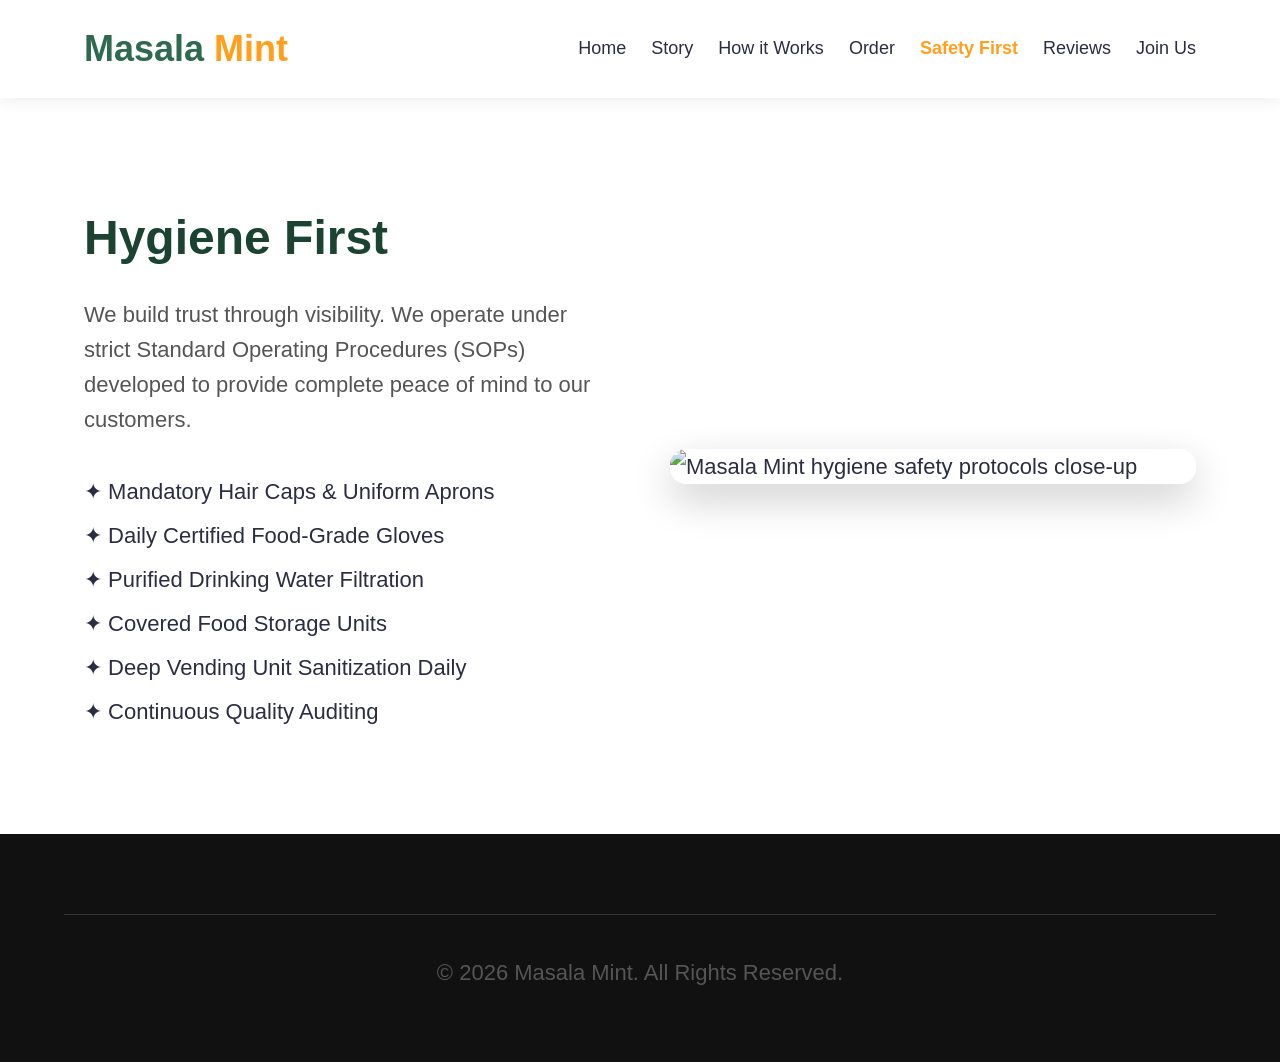
==== commit fd883cd5: "Update index.html" ====
--- a/index.html
+++ b/index.html
@@ -3,92 +3,47 @@
 <head>
     <meta charset="UTF-8">
     <meta name="viewport" content="width=device-width, initial-scale=1.0">
-    <title>Masala Mint | Taste the Magic | Standardizing Rural Street Food</title>
-    <link rel="stylesheet" href="style.css"> <!-- Link to Master CSS -->
-    <style>
-        /* Homepage specific Hero styles */
-        .hero {
-            height: 90vh;
-            background: linear-gradient(rgba(0,0,0,0.3), rgba(0,0,0,0.8)), url('hero_magic.jpg') no-repeat center center/cover;
-            color: white;
-            display: flex;
-            align-items: center;
-            text-align: center;
-            margin-top: -100px; /* Reset header space for hero */
-        }
-        .hero-content h1 { color: white; font-size: 80px; line-height: 1.1; margin-bottom: 20px; text-transform: uppercase; letter-spacing: 3px;}
-        .hero-content p { color: rgba(255,255,255,0.95); font-size: 28px; max-width: 850px; margin: 0 auto 50px auto; font-style: normal; line-height: 1.4; text-transform: uppercase; letter-spacing: 1px;}
-        
-        @media (max-width: 768px) {
-            .hero-content h1 { font-size: 40px; }
-            .hero-content p { font-size: 22px; }
-        }
-    </style>
+    <title>Hygiene & Safety | Masala Mint</title>
+    <link rel="stylesheet" href="style.css">
 </head>
 <body>
 
-    <!-- Consistent Header across pages -->
     <header>
         <div class="container">
             <div class="logo">
                 <a href="index.html"><h1>Masala <span>Mint</span></h1></a>
             </div>
             <nav class="nav-links">
-                <a href="index.html" class="active">Home</a>
+                <a href="index.html">Home</a>
                 <a href="story.html">Story</a>
                 <a href="how-it-works.html">How it Works</a>
                 <a href="order.html">Order</a>
-                <div class="search-container">
-                    <span class="search-icon">🔍</span>
-                    <input type="text" class="search-bar" placeholder="Search...">
-                </div>
+                <a href="safety.html" class="active">Safety First</a>
+                <a href="reviews.html">Reviews</a>
+                <a href="join-us.html">Join Us</a>
             </nav>
         </div>
     </header>
 
-    <!-- 2. HERO SECTION -->
-    <section class="hero">
-        <div class="container hero-content">
-            <h1>MASALA MINT</h1>
-            <p>TASTE THE MAGIC OF MASALA MINT!</p>
-            <a href="order.html" class="btn btn-primary">Order Now</a>
-            <a href="story.html" class="btn btn-accent">Our Story</a>
+    <section class="section safety-page">
+        <div class="container split-section">
+            <div>
+                <h2>Hygiene First</h2>
+                <p>We build trust through visibility. We operate under strict Standard Operating Procedures (SOPs) developed to provide complete peace of mind to our customers.</p>
+                <ul class="icon-list" style="margin-top: 20px; font-size: 22px; line-height: 2;">
+                    <li>✦ Mandatory Hair Caps & Uniform Aprons</li>
+                    <li>✦ Daily Certified Food-Grade Gloves</li>
+                    <li>✦ Purified Drinking Water Filtration</li>
+                    <li>✦ Covered Food Storage Units</li>
+                    <li>✦ Deep Vending Unit Sanitization Daily</li>
+                    <li>✦ Continuous Quality Auditing</li>
+                </ul>
+            </div>
+            <img src="hygiene-standards.png" alt="Masala Mint hygiene safety protocols close-up" class="feat-image">
         </div>
     </section>
 
-    <!-- Homepage Summary Section -->
-    <section class="section about">
-        <div class="container split-section">
-            <div>
-                <h2>Welcome to Masala Mint</h2>
-                <p>We are dedicated to standardizing rural street food by combining consistent recipes with certified hygiene protocols.</p>
-                <p>Taste the magic across our authorized micro-franchises. Every meal supports reliable rural livelihoods.</p>
-                <a href="order.html" class="btn btn-accent">View Our Products</a>
-            </div>
-            <img src="quality-control.jpg" alt="Masala Mint fresh ingredients" class="feat-image">
-        </div>
-    </section>
-
-    <!-- Consistent Footer across pages -->
     <footer>
-        <div class="container footer-grid">
-            <div class="footer-logo">
-                <h2>Masala Mint</h2>
-                <p>A social entrepreneurship project standardizing rural food.</p>
-            </div>
-            <div>
-                <p class="footer-title">Explore</p>
-                <ul class="footer-links">
-                    <li><a href="story.html">Our Story</a></li>
-                    <li><a href="how-it-works.html">How it Works</a></li>
-                    <li><a href="order.html">Order</a></li>
-                </ul>
-            </div>
-            <div>
-                <p class="footer-title">Contact</p>
-                <p>hello@masalamint.in</p>
-            </div>
-        </div>
         <div class="container footer-bottom">
             <p>&copy; 2026 Masala Mint. All Rights Reserved.</p>
         </div>
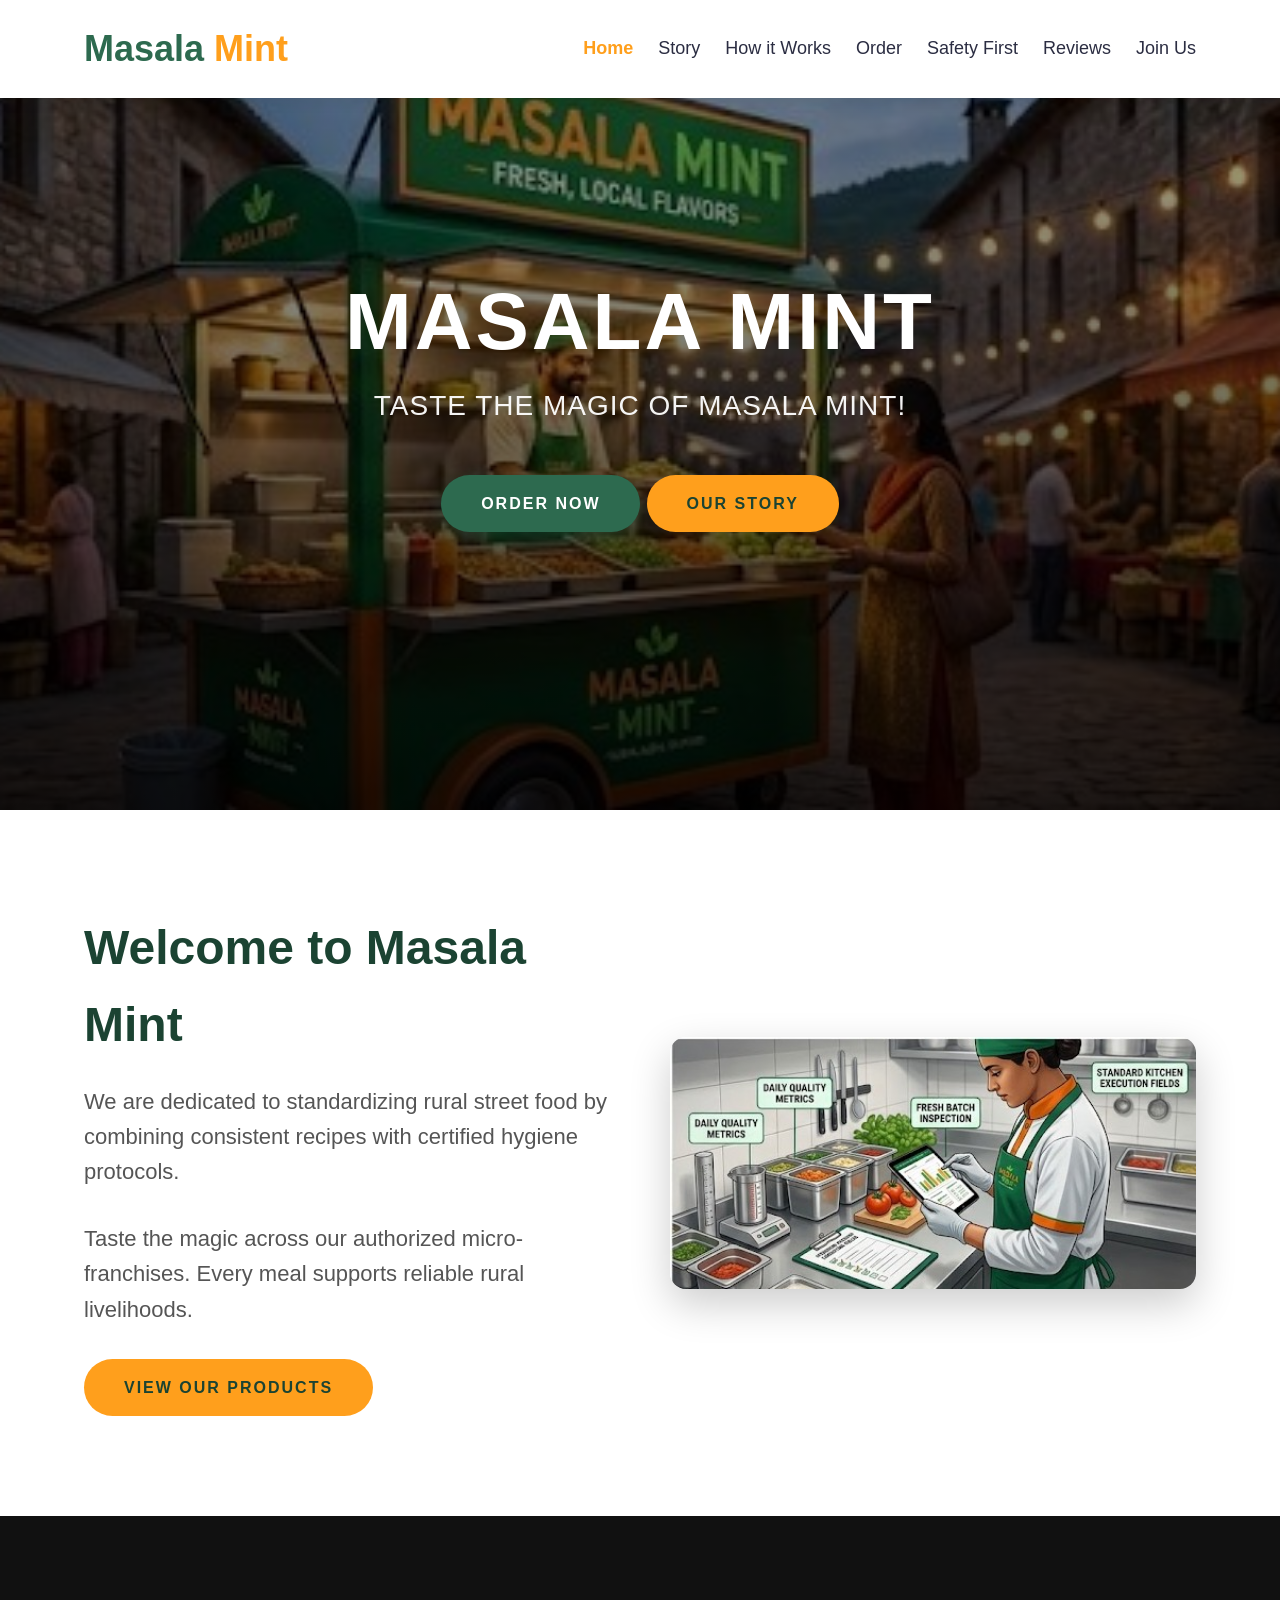
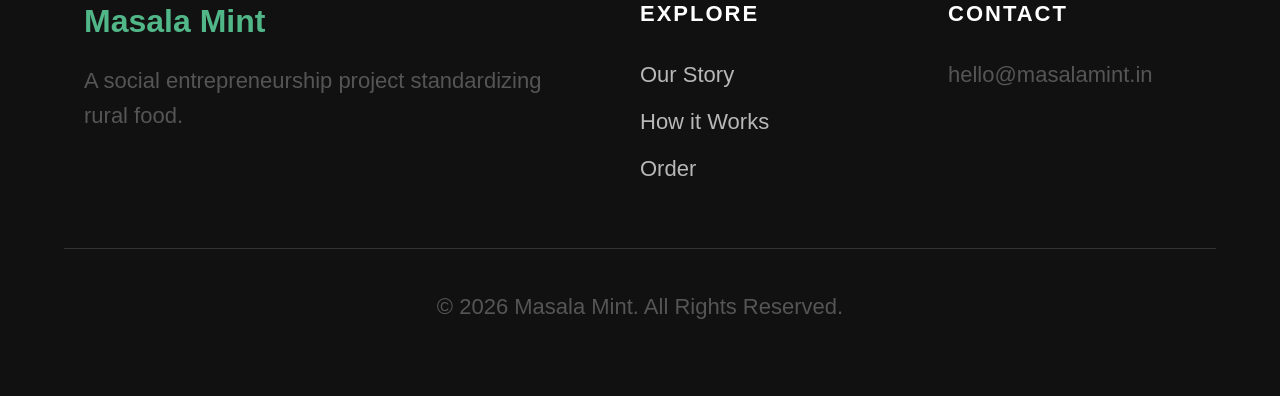
==== commit c754dcc1: "Update index.html" ====
--- a/index.html
+++ b/index.html
@@ -3,8 +3,26 @@
 <head>
     <meta charset="UTF-8">
     <meta name="viewport" content="width=device-width, initial-scale=1.0">
-    <title>Hygiene & Safety | Masala Mint</title>
+    <title>Masala Mint | Taste the Magic | Standardizing Rural Street Food</title>
     <link rel="stylesheet" href="style.css">
+    <style>
+        .hero {
+            height: 90vh;
+            background: linear-gradient(rgba(0,0,0,0.3), rgba(0,0,0,0.8)), url('hero_magic.jpg') no-repeat center center/cover;
+            color: white;
+            display: flex;
+            align-items: center;
+            text-align: center;
+            margin-top: -100px;
+        }
+        .hero-content h1 { color: white; font-size: 80px; line-height: 1.1; margin-bottom: 20px; text-transform: uppercase; letter-spacing: 3px;}
+        .hero-content p { color: rgba(255,255,255,0.95); font-size: 28px; max-width: 850px; margin: 0 auto 50px auto; font-style: normal; line-height: 1.4; text-transform: uppercase; letter-spacing: 1px;}
+        
+        @media (max-width: 768px) {
+            .hero-content h1 { font-size: 40px; }
+            .hero-content p { font-size: 22px; }
+        }
+    </style>
 </head>
 <body>
 
@@ -14,36 +32,57 @@
                 <a href="index.html"><h1>Masala <span>Mint</span></h1></a>
             </div>
             <nav class="nav-links">
-                <a href="index.html">Home</a>
+                <a href="index.html" class="active">Home</a>
                 <a href="story.html">Story</a>
                 <a href="how-it-works.html">How it Works</a>
                 <a href="order.html">Order</a>
-                <a href="safety.html" class="active">Safety First</a>
+                <a href="safety.html">Safety First</a>
                 <a href="reviews.html">Reviews</a>
                 <a href="join-us.html">Join Us</a>
             </nav>
         </div>
     </header>
 
-    <section class="section safety-page">
+    <section class="hero">
+        <div class="container hero-content">
+            <h1>MASALA MINT</h1>
+            <p>TASTE THE MAGIC OF MASALA MINT!</p>
+            <a href="order.html" class="btn btn-primary">Order Now</a>
+            <a href="story.html" class="btn btn-accent">Our Story</a>
+        </div>
+    </section>
+
+    <section class="section about">
         <div class="container split-section">
             <div>
-                <h2>Hygiene First</h2>
-                <p>We build trust through visibility. We operate under strict Standard Operating Procedures (SOPs) developed to provide complete peace of mind to our customers.</p>
-                <ul class="icon-list" style="margin-top: 20px; font-size: 22px; line-height: 2;">
-                    <li>✦ Mandatory Hair Caps & Uniform Aprons</li>
-                    <li>✦ Daily Certified Food-Grade Gloves</li>
-                    <li>✦ Purified Drinking Water Filtration</li>
-                    <li>✦ Covered Food Storage Units</li>
-                    <li>✦ Deep Vending Unit Sanitization Daily</li>
-                    <li>✦ Continuous Quality Auditing</li>
-                </ul>
+                <h2>Welcome to Masala Mint</h2>
+                <p>We are dedicated to standardizing rural street food by combining consistent recipes with certified hygiene protocols.</p>
+                <p>Taste the magic across our authorized micro-franchises. Every meal supports reliable rural livelihoods.</p>
+                <a href="order.html" class="btn btn-accent">View Our Products</a>
             </div>
-            <img src="hygiene-standards.png" alt="Masala Mint hygiene safety protocols close-up" class="feat-image">
+            <img src="quality-control.jpg" alt="Masala Mint fresh ingredients" class="feat-image">
         </div>
     </section>
 
     <footer>
+        <div class="container footer-grid">
+            <div class="footer-logo">
+                <h2>Masala Mint</h2>
+                <p>A social entrepreneurship project standardizing rural food.</p>
+            </div>
+            <div>
+                <p class="footer-title">Explore</p>
+                <ul class="footer-links">
+                    <li><a href="story.html">Our Story</a></li>
+                    <li><a href="how-it-works.html">How it Works</a></li>
+                    <li><a href="order.html">Order</a></li>
+                </ul>
+            </div>
+            <div>
+                <p class="footer-title">Contact</p>
+                <p>hello@masalamint.in</p>
+            </div>
+        </div>
         <div class="container footer-bottom">
             <p>&copy; 2026 Masala Mint. All Rights Reserved.</p>
         </div>
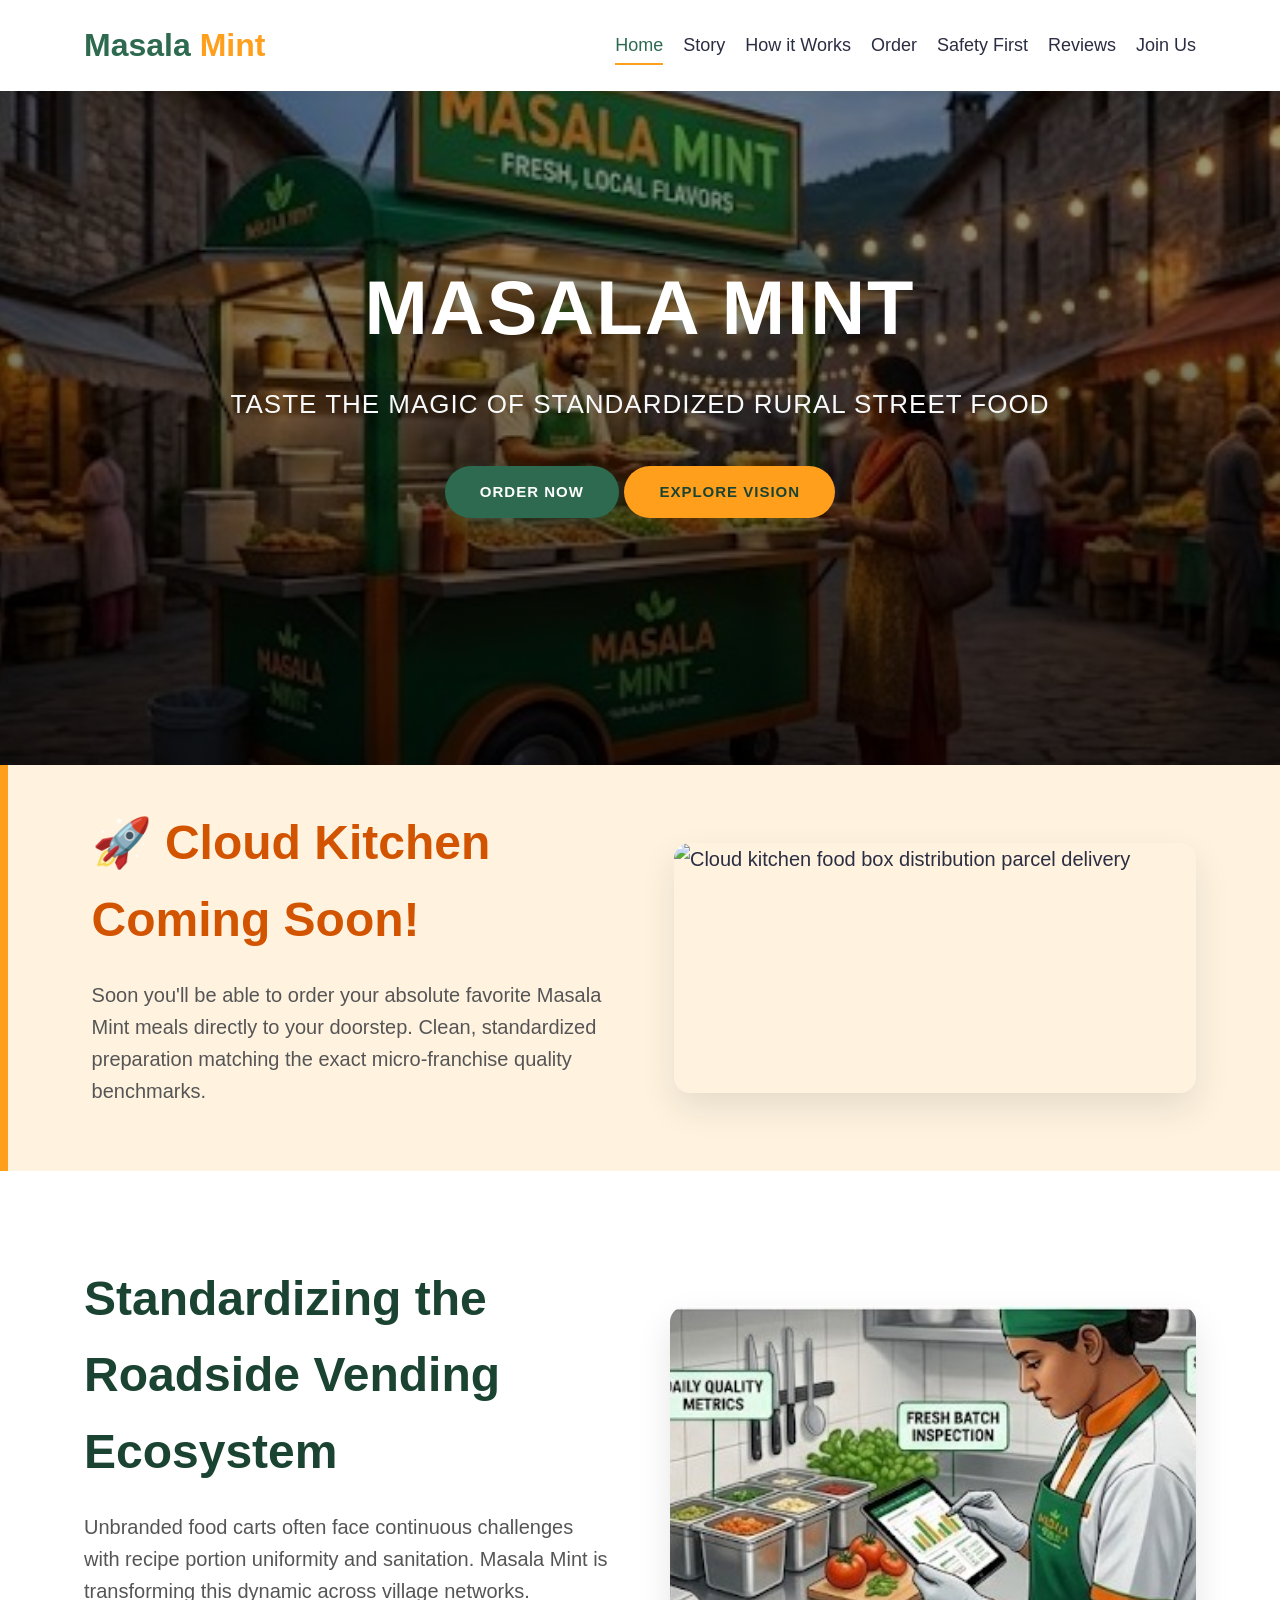
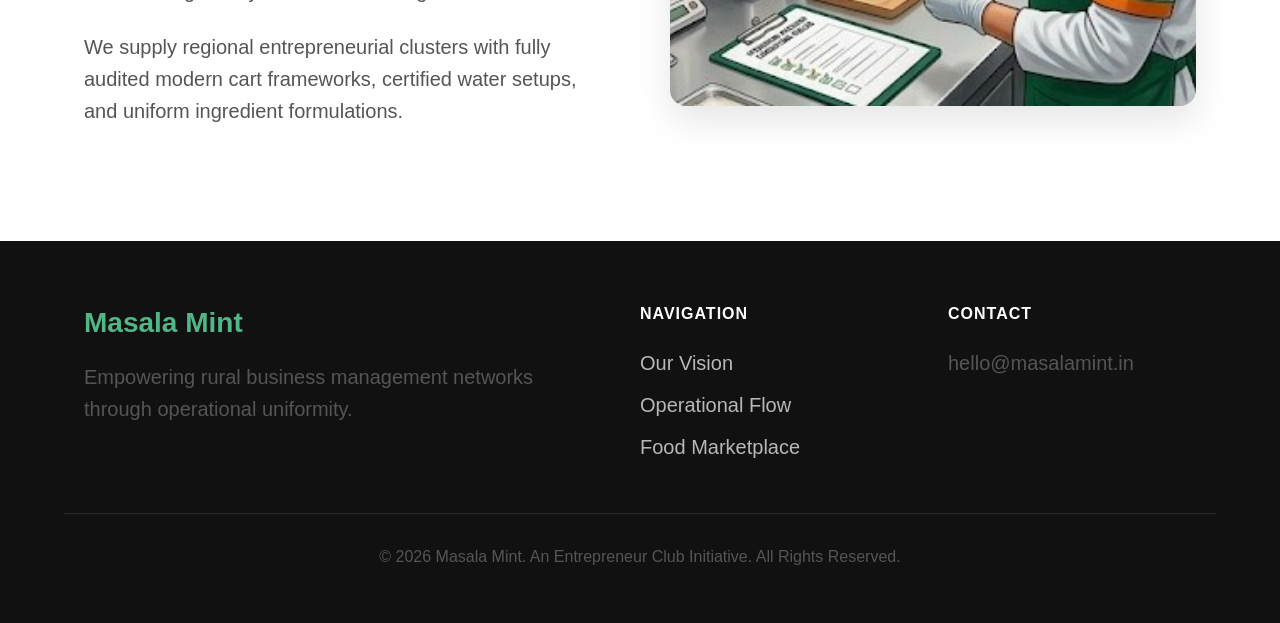
==== commit 531e742e: "Update index.html" ====
--- a/index.html
+++ b/index.html
@@ -3,34 +3,28 @@
 <head>
     <meta charset="UTF-8">
     <meta name="viewport" content="width=device-width, initial-scale=1.0">
-    <title>Masala Mint | Taste the Magic | Standardizing Rural Street Food</title>
+    <title>Masala Mint | Standardizing Rural Street Food</title>
     <link rel="stylesheet" href="style.css">
     <style>
         .hero {
-            height: 90vh;
-            background: linear-gradient(rgba(0,0,0,0.3), rgba(0,0,0,0.8)), url('hero_magic.jpg') no-repeat center center/cover;
+            height: 85vh;
+            background: linear-gradient(rgba(0,0,0,0.3), rgba(0,0,0,0.75)), url('hero_magic.jpg') no-repeat center center/cover;
             color: white;
             display: flex;
             align-items: center;
             text-align: center;
-            margin-top: -100px;
+            margin-top: -90px;
         }
-        .hero-content h1 { color: white; font-size: 80px; line-height: 1.1; margin-bottom: 20px; text-transform: uppercase; letter-spacing: 3px;}
-        .hero-content p { color: rgba(255,255,255,0.95); font-size: 28px; max-width: 850px; margin: 0 auto 50px auto; font-style: normal; line-height: 1.4; text-transform: uppercase; letter-spacing: 1px;}
-        
-        @media (max-width: 768px) {
-            .hero-content h1 { font-size: 40px; }
-            .hero-content p { font-size: 22px; }
-        }
+        .hero-content h1 { color: white; font-size: 76px; text-transform: uppercase; margin-bottom: 15px; letter-spacing: 2px; }
+        .hero-content p { color: #f8f9fa; font-size: 26px; text-transform: uppercase; margin-bottom: 40px; letter-spacing: 1px; }
+        .launch-notice { background-color: #fff3e0; border-left: 8px solid var(--accent); padding: 40px 0;}
     </style>
 </head>
 <body>
 
     <header>
         <div class="container">
-            <div class="logo">
-                <a href="index.html"><h1>Masala <span>Mint</span></h1></a>
-            </div>
+            <div class="logo"><a href="index.html"><h1>Masala <span>Mint</span></h1></a></div>
             <nav class="nav-links">
                 <a href="index.html" class="active">Home</a>
                 <a href="story.html">Story</a>
@@ -46,21 +40,30 @@
     <section class="hero">
         <div class="container hero-content">
             <h1>MASALA MINT</h1>
-            <p>TASTE THE MAGIC OF MASALA MINT!</p>
+            <p>Taste the Magic of Standardized Rural Street Food</p>
             <a href="order.html" class="btn btn-primary">Order Now</a>
-            <a href="story.html" class="btn btn-accent">Our Story</a>
+            <a href="story.html" class="btn btn-accent">Explore Vision</a>
         </div>
     </section>
 
-    <section class="section about">
+    <section class="launch-notice">
         <div class="container split-section">
             <div>
-                <h2>Welcome to Masala Mint</h2>
-                <p>We are dedicated to standardizing rural street food by combining consistent recipes with certified hygiene protocols.</p>
-                <p>Taste the magic across our authorized micro-franchises. Every meal supports reliable rural livelihoods.</p>
-                <a href="order.html" class="btn btn-accent">View Our Products</a>
+                <h2 style="color: #d35400;">🚀 Cloud Kitchen Coming Soon!</h2>
+                <p>Soon you'll be able to order your absolute favorite Masala Mint meals directly to your doorstep. Clean, standardized preparation matching the exact micro-franchise quality benchmarks.</p>
             </div>
-            <img src="quality-control.jpg" alt="Masala Mint fresh ingredients" class="feat-image">
+            <img src="cloud-kitchen-launch.png" alt="Cloud kitchen food box distribution parcel delivery" class="feat-image" style="height:250px;">
+        </div>
+    </section>
+
+    <section class="section">
+        <div class="container split-section">
+            <div>
+                <h2>Standardizing the Roadside Vending Ecosystem</h2>
+                <p>Unbranded food carts often face continuous challenges with recipe portion uniformity and sanitation. Masala Mint is transforming this dynamic across village networks.</p>
+                <p>We supply regional entrepreneurial clusters with fully audited modern cart frameworks, certified water setups, and uniform ingredient formulations.</p>
+            </div>
+            <img src="quality-control.jpg" alt="Kitchen setup and fresh validation logs" class="feat-image">
         </div>
     </section>
 
@@ -68,14 +71,14 @@
         <div class="container footer-grid">
             <div class="footer-logo">
                 <h2>Masala Mint</h2>
-                <p>A social entrepreneurship project standardizing rural food.</p>
+                <p>Empowering rural business management networks through operational uniformity.</p>
             </div>
             <div>
-                <p class="footer-title">Explore</p>
+                <p class="footer-title">Navigation</p>
                 <ul class="footer-links">
-                    <li><a href="story.html">Our Story</a></li>
-                    <li><a href="how-it-works.html">How it Works</a></li>
-                    <li><a href="order.html">Order</a></li>
+                    <li><a href="story.html">Our Vision</a></li>
+                    <li><a href="how-it-works.html">Operational Flow</a></li>
+                    <li><a href="order.html">Food Marketplace</a></li>
                 </ul>
             </div>
             <div>
@@ -83,9 +86,7 @@
                 <p>hello@masalamint.in</p>
             </div>
         </div>
-        <div class="container footer-bottom">
-            <p>&copy; 2026 Masala Mint. All Rights Reserved.</p>
-        </div>
+        <div class="container footer-bottom"><p>&copy; 2026 Masala Mint. An Entrepreneur Club Initiative. All Rights Reserved.</p></div>
     </footer>
 
 </body>
--- a/style.css
+++ b/style.css
@@ -1,5 +1,5 @@
 /* =========================================
-   MASALA MINT MASTER STYLESHEET (style.css)
+   MASALA MINT MASTER GLOBAL STYLES (style.css)
    ========================================= */
 
 :root {
@@ -9,13 +9,13 @@
     --dark: #1b4332;         /* Deep Green */
     --light: #f8f9fa;        /* Clean White */
     --text: #2b2d42;         /* Dark Gray */
-    --shadow: 0 4px 6px rgba(0,0,0,0.1);
+    --shadow: 0 4px 15px rgba(0,0,0,0.08);
 
-    /* Font sizes */
+    /* Font Sizes */
     --font-h1: 64px;       
     --font-h2: 48px;       
     --font-h3: 32px;       
-    --font-p: 22px;        
+    --font-p: 20px;        
     --font-nav: 18px;      
     --font-subtitle: 24px; 
     --font-small: 16px;    
@@ -29,44 +29,44 @@
     background-color: #fff;
     line-height: 1.6;
     font-size: var(--font-p);
-    padding-top: 100px; /* Space for fixed header */
+    padding-top: 90px; /* Offset space for fixed header */
 }
-h1, h2, h3 { color: var(--dark); margin-bottom: 1.25rem; }
+h1, h2, h3 { color: var(--dark); margin-bottom: 1.25rem; font-weight: 700; }
 h1 { font-size: var(--font-h1); }
 h2 { font-size: var(--font-h2); }
 h3 { font-size: var(--font-h3); }
-p { margin-bottom: 2rem; color: #555; font-size: var(--font-p); }
+p { margin-bottom: 1.5rem; color: #555; }
 ul { list-style: none; }
-a { text-decoration: none; color: inherit; }
+a { text-decoration: none; color: inherit; transition: color 0.3s; }
 
-/* REUSABLE COMPONENTS */
+/* REUSABLE STRUCTURE COMPONENTS */
 .container {
     width: 90%;
     max-width: 1300px; 
     margin: 0 auto;
     padding: 0 20px;
 }
+.section { padding: 90px 0; } 
+.section-title { text-align: center; text-transform: uppercase; letter-spacing: 2px; font-size: var(--font-h2); margin-bottom: 10px;}
+.section-subtitle { text-align: center; color: var(--primary); font-style: italic; margin-bottom: 60px; font-size: var(--font-subtitle); font-weight: normal;}
 
-.section { padding: 100px 0; } 
-.section-title { text-align: center; text-transform: uppercase; letter-spacing: 3px; font-size: var(--font-h2); margin-bottom: 15px;}
-.section-subtitle { text-align: center; color: var(--primary); font-style: italic; margin-top: -15px; margin-bottom: 60px; font-size: var(--font-subtitle); font-weight: normal;}
-
+/* BUTTONS */
 .btn {
     display: inline-block;
-    padding: 16px 40px; 
+    padding: 14px 35px; 
     border-radius: 50px;
     font-weight: bold;
     text-transform: uppercase;
-    letter-spacing: 2px;
+    letter-spacing: 1px;
     transition: all 0.3s ease;
     cursor: pointer;
     border: none;
-    font-size: 16px; 
+    font-size: 15px; 
 }
-.btn-primary { background-color: var(--primary); color: white; box-shadow: 0 6px 18px rgba(45, 106, 79, 0.4); }
-.btn-primary:hover { background-color: var(--dark); transform: translateY(-3px); }
+.btn-primary { background-color: var(--primary); color: white; box-shadow: 0 6px 18px rgba(45, 106, 79, 0.3); }
+.btn-primary:hover { background-color: var(--dark); transform: translateY(-2px); }
 .btn-accent { background-color: var(--accent); color: var(--dark); }
-.btn-accent:hover { background-color: #e68a00; transform: translateY(-3px); }
+.btn-accent:hover { background-color: #e68a00; transform: translateY(-2px); }
 
 .split-section {
     display: grid;
@@ -76,15 +76,20 @@
 }
 .feat-image {
     width: 100%;
-    height: auto;
+    height: 400px;
     border-radius: 16px;
-    box-shadow: 0 15px 40px rgba(0,0,0,0.2);
+    box-shadow: 0 15px 35px rgba(0,0,0,0.1);
     object-fit: cover;
 }
+.card {
+    background: #fff;
+    padding: 35px; 
+    border-radius: 12px;
+    box-shadow: var(--shadow);
+    border-top: 5px solid var(--primary);
+}
 
-/* =========================================
-   HEADER & NAVIGATION (Consistent across all pages)
-   ========================================= */
+/* GLOBAL UNIFIED HEADER */
 header {
     background-color: #fff;
     padding: 20px 0;
@@ -92,89 +97,70 @@
     width: 100%;
     top: 0;
     z-index: 1000;
-    box-shadow: 0 3px 15px rgba(0,0,0,0.07);
+    box-shadow: 0 2px 10px rgba(0,0,0,0.05);
 }
 header .container {
     display: flex;
     justify-content: space-between;
     align-items: center;
 }
-.logo h1 { font-size: 36px; margin: 0; color: var(--primary); }
+.logo h1 { font-size: 32px; margin: 0; color: var(--primary); }
 .logo span { color: var(--accent); }
-.nav-links { display: flex; gap: 25px; font-weight: 500; font-size: var(--font-nav); align-items: center;}
-.nav-links a:hover { color: var(--primary); }
-/* Highlight current page */
-.nav-links a.active { color: var(--accent); font-weight: bold; }
-
-/* HEADER INTEGRATED SEARCH BAR */
-.search-container {
-    position: relative;
-    display: flex;
-    align-items: center;
-}
-.search-bar {
-    padding: 10px 15px 10px 35px;
-    border-radius: 20px;
-    border: 2px solid #ccc;
-    font-size: 16px;
-    width: 220px;
-    transition: all 0.3s ease;
-}
-.search-bar:focus { outline: none; border-color: var(--primary); width: 280px; }
-.search-icon {
+.nav-links { display: flex; gap: 20px; font-weight: 500; font-size: var(--font-nav); align-items: center;}
+.nav-links a { padding: 5px 0; position: relative; }
+.nav-links a:hover, .nav-links a.active { color: var(--primary); }
+.nav-links a.active::after {
+    content: '';
     position: absolute;
-    left: 12px;
-    font-size: 16px;
-    color: #888;
-    pointer-events: none;
-}
-.cart-bubble {
+    bottom: 0;
+    left: 0;
+    width: 100%;
+    height: 2px;
     background-color: var(--accent);
-    color: var(--dark);
-    font-weight: bold;
-    border-radius: 50%;
-    padding: 4px 10px;
-    font-size: 14px;
-    margin-left: 5px;
 }
 
-/* =========================================
-   FOOTER (Consistent across all pages)
-   ========================================= */
+/* CATEGORY SUB SECTION TITLE HEADINGS */
+.category-heading {
+    text-align: left;
+    color: var(--primary);
+    border-bottom: 2px solid #e2e8f0;
+    padding-bottom: 10px;
+    margin-top: 50px;
+    margin-bottom: 25px;
+    font-size: var(--font-h3);
+    text-transform: uppercase;
+    letter-spacing: 1px;
+}
+
+/* GLOBAL UNIFIED FOOTER */
 footer {
     background-color: #111;
     color: rgba(255,255,255,0.7);
-    padding: 80px 0 40px 0;
-    font-size: var(--font-p);
+    padding: 60px 0 30px 0;
+    margin-top: auto;
 }
 .footer-grid {
     display: grid;
     grid-template-columns: 2fr 1fr 1fr;
     gap: 60px;
-    margin-bottom: 50px;
+    margin-bottom: 40px;
 }
-.footer-logo h2 { color: var(--primary-light); margin-bottom: 15px; font-size: 32px; }
-.footer-title { color: white; font-weight: bold; text-transform: uppercase; margin-bottom: 25px; letter-spacing: 2px;}
-.footer-links li { margin-bottom: 12px; }
+.footer-logo h2 { color: var(--primary-light); margin-bottom: 15px; font-size: 28px; }
+.footer-title { color: white; font-weight: bold; text-transform: uppercase; margin-bottom: 20px; letter-spacing: 1px; font-size: 16px;}
+.footer-links li { margin-bottom: 10px; }
 .footer-links a:hover { color: #fff; }
 .footer-bottom {
     text-align: center;
-    border-top: 1px solid rgba(255,255,255,0.15);
-    padding-top: 40px;
+    border-top: 1px solid rgba(255,255,255,0.1);
+    padding-top: 30px;
     font-size: var(--font-small);
 }
 
-/* RESPONSIVE MEDIA QUERIES */
+/* MEDIA QUERIES */
 @media (max-width: 992px) {
-    :root {
-        --font-h1: 52px;
-        --font-h2: 40px;
-        --font-p: 20px;
-        --font-subtitle: 20px;
-    }
-    .hero-content h1 { font-size: 60px; }
-    .split-section { grid-template-columns: 1fr; text-align: center; gap: 40px;}
-    .section-title, .process h2, .why h2 { text-align: center !important; font-size: var(--font-h2) !important;}
-    .feat-image { max-width: 600px; margin: 0 auto; }
-    .footer-grid { grid-template-columns: 1fr; gap: 40px; text-align: center;}
+    :root { --font-h1: 48px; --font-h2: 38px; --font-p: 18px; }
+    .split-section { grid-template-columns: 1fr; gap: 40px; text-align: center; }
+    .feat-image { max-width: 550px; margin: 0 auto; height: 320px; }
+    .footer-grid { grid-template-columns: 1fr; gap: 30px; text-align: center; }
+    .nav-links { gap: 10px; font-size: 15px; }
 }
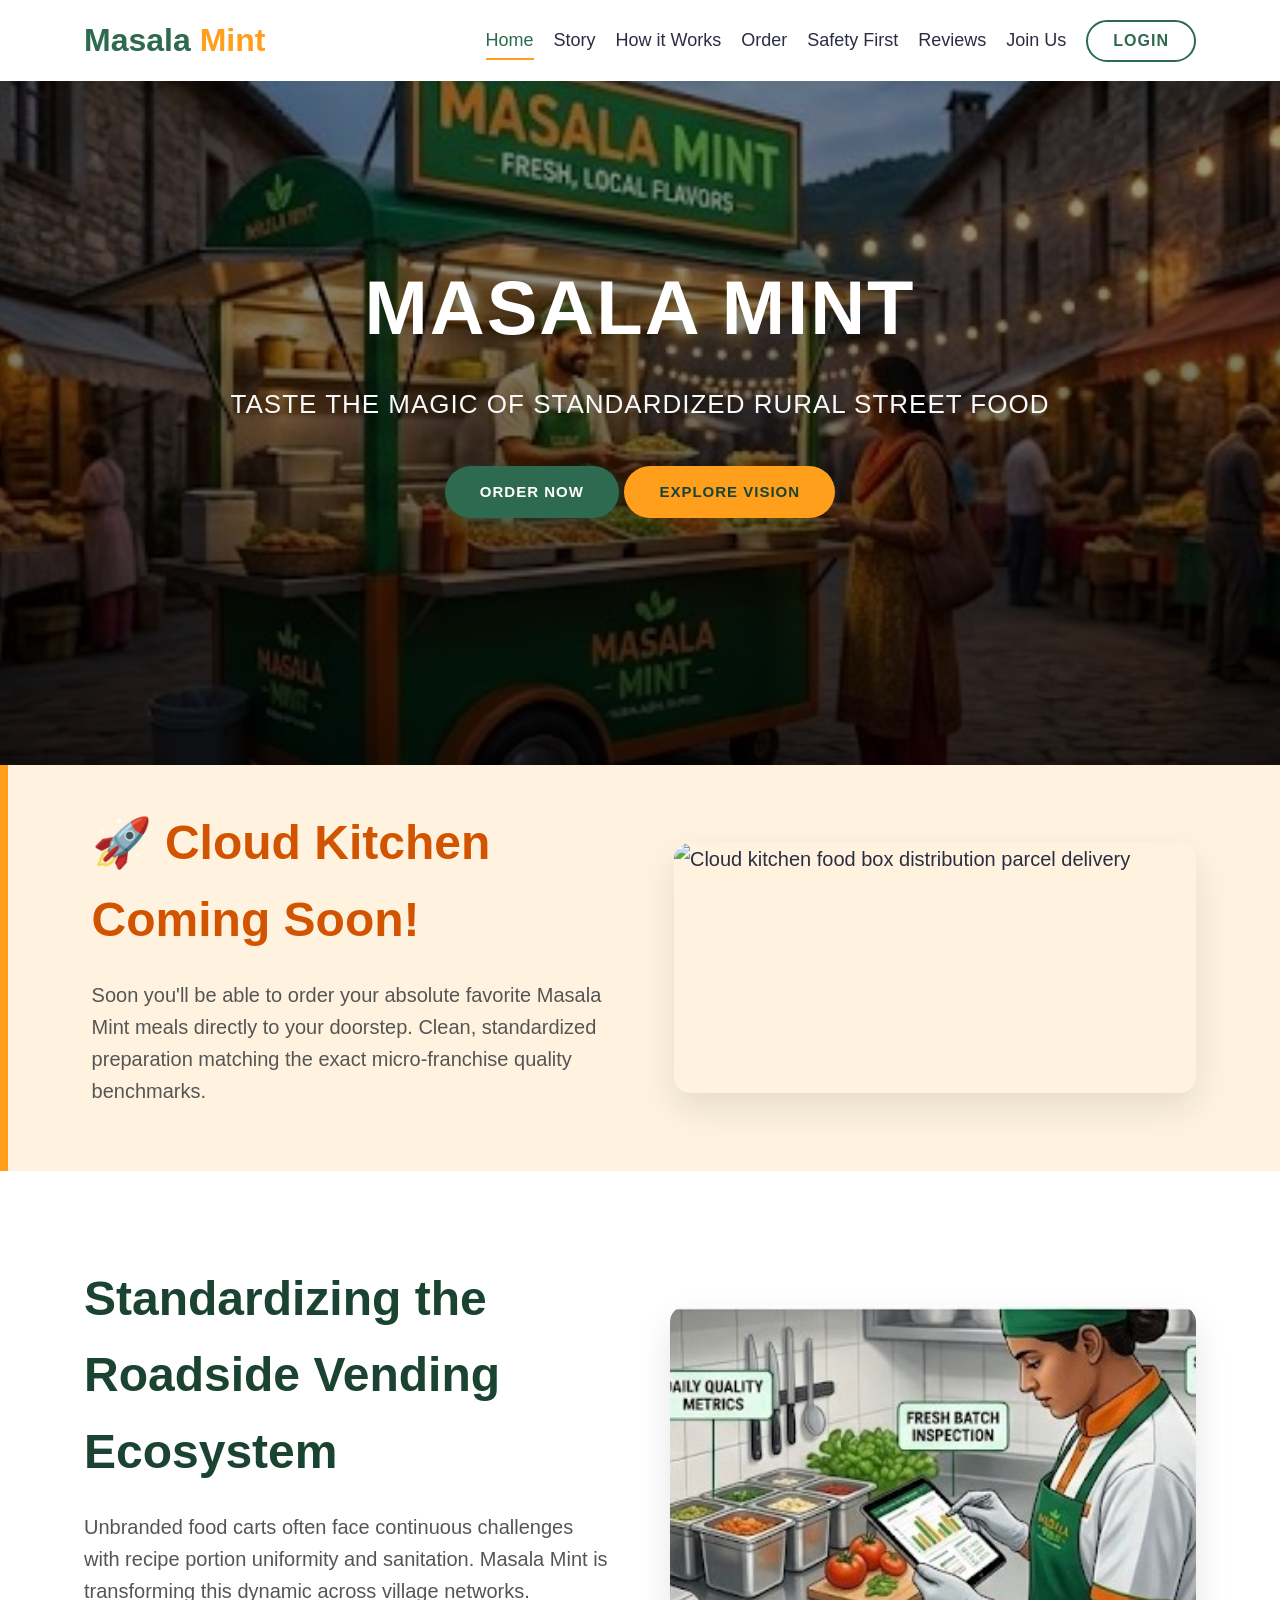
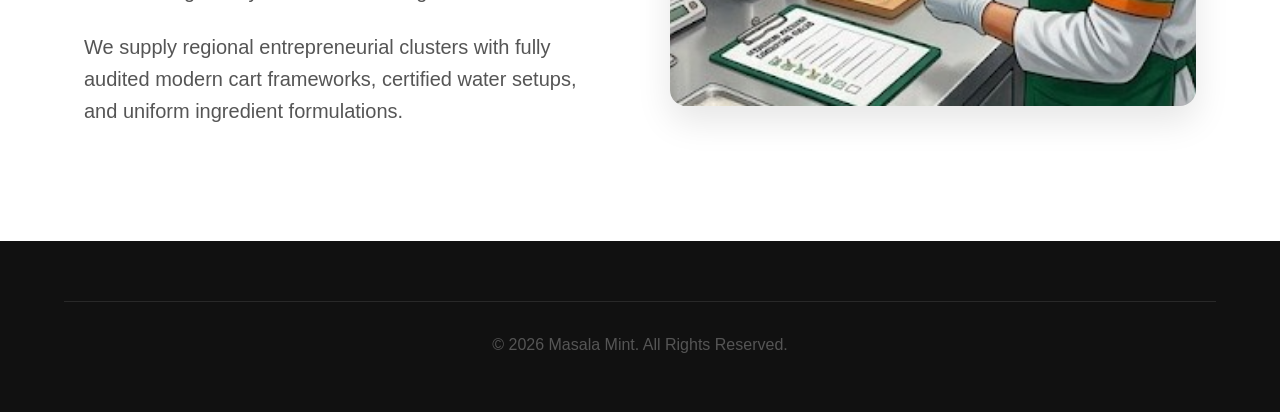
==== commit d47af096: "Implement login popup dialog in index.html Added modal dialog for member access and login functional" ====
--- a/index.html
+++ b/index.html
@@ -18,6 +18,17 @@
         .hero-content h1 { color: white; font-size: 76px; text-transform: uppercase; margin-bottom: 15px; letter-spacing: 2px; }
         .hero-content p { color: #f8f9fa; font-size: 26px; text-transform: uppercase; margin-bottom: 40px; letter-spacing: 1px; }
         .launch-notice { background-color: #fff3e0; border-left: 8px solid var(--accent); padding: 40px 0;}
+        
+        /* Modal Overlay Configuration */
+        .modal-overlay {
+            display: none; position: fixed; z-index: 5000; left:0; top:0; width:100%; height:100%;
+            background: rgba(0,0,0,0.6); align-items: center; justify-content: center;
+        }
+        .modal-box {
+            background: #fff; padding: 45px; border-radius: 12px; max-width: 500px; width: 90%;
+            text-align: center; position: relative; border-top: 8px solid var(--accent);
+        }
+        .close-icon { position: absolute; top: 15px; right: 20px; font-size: 28px; cursor: pointer; color: #aaa; }
     </style>
 </head>
 <body>
@@ -33,6 +44,7 @@
                 <a href="safety.html">Safety First</a>
                 <a href="reviews.html">Reviews</a>
                 <a href="join-us.html">Join Us</a>
+                <button class="btn btn-login" onclick="triggerLoginPopup()">Login</button>
             </nav>
         </div>
     </header>
@@ -67,27 +79,25 @@
         </div>
     </section>
 
+    <!-- NATIVE POPUP DIALOG MODULE -->
+    <div id="popupBox" class="modal-overlay">
+        <div class="modal-box">
+            <span class="close-icon" onclick="dismissLoginPopup()">&times;</span>
+            <h2 style="color: var(--primary);">👤 Member Access</h2>
+            <p style="margin-top:20px; font-size:18px;">The Masala Mint Native Account portal is currently undergoing SOP synchronization. Direct user login and localized profile tracking will activate during the official Cloud Kitchen rollout.</p>
+            <button class="btn btn-primary" style="margin-top:20px;" onclick="dismissLoginPopup()">Got it</button>
+        </div>
+    </div>
+
     <footer>
-        <div class="container footer-grid">
-            <div class="footer-logo">
-                <h2>Masala Mint</h2>
-                <p>Empowering rural business management networks through operational uniformity.</p>
-            </div>
-            <div>
-                <p class="footer-title">Navigation</p>
-                <ul class="footer-links">
-                    <li><a href="story.html">Our Vision</a></li>
-                    <li><a href="how-it-works.html">Operational Flow</a></li>
-                    <li><a href="order.html">Food Marketplace</a></li>
-                </ul>
-            </div>
-            <div>
-                <p class="footer-title">Contact</p>
-                <p>hello@masalamint.in</p>
-            </div>
-        </div>
-        <div class="container footer-bottom"><p>&copy; 2026 Masala Mint. An Entrepreneur Club Initiative. All Rights Reserved.</p></div>
+        <div class="container footer-bottom"><p>&copy; 2026 Masala Mint. All Rights Reserved.</p></div>
     </footer>
 
+    <script>
+        var popup = document.getElementById("popupBox");
+        function triggerLoginPopup() { popup.style.display = "flex"; }
+        function dismissLoginPopup() { popup.style.display = "none"; }
+        window.onclick = function(event) { if (event.target == popup) { popup.style.display = "none"; } }
+    </script>
 </body>
 </html>
--- a/style.css
+++ b/style.css
@@ -68,6 +68,19 @@
 .btn-accent { background-color: var(--accent); color: var(--dark); }
 .btn-accent:hover { background-color: #e68a00; transform: translateY(-2px); }
 
+/* NEW: LOGIN BUTTON STYLE */
+.btn-login {
+    background-color: transparent;
+    color: var(--primary);
+    border: 2px solid var(--primary);
+    padding: 10px 25px;
+    font-size: 16px;
+}
+.btn-login:hover {
+    background-color: var(--primary);
+    color: white;
+}
+
 .split-section {
     display: grid;
     grid-template-columns: 1fr 1fr;
@@ -92,7 +105,7 @@
 /* GLOBAL UNIFIED HEADER */
 header {
     background-color: #fff;
-    padding: 20px 0;
+    padding: 15px 0;
     position: fixed;
     width: 100%;
     top: 0;
@@ -117,19 +130,6 @@
     width: 100%;
     height: 2px;
     background-color: var(--accent);
-}
-
-/* CATEGORY SUB SECTION TITLE HEADINGS */
-.category-heading {
-    text-align: left;
-    color: var(--primary);
-    border-bottom: 2px solid #e2e8f0;
-    padding-bottom: 10px;
-    margin-top: 50px;
-    margin-bottom: 25px;
-    font-size: var(--font-h3);
-    text-transform: uppercase;
-    letter-spacing: 1px;
 }
 
 /* GLOBAL UNIFIED FOOTER */
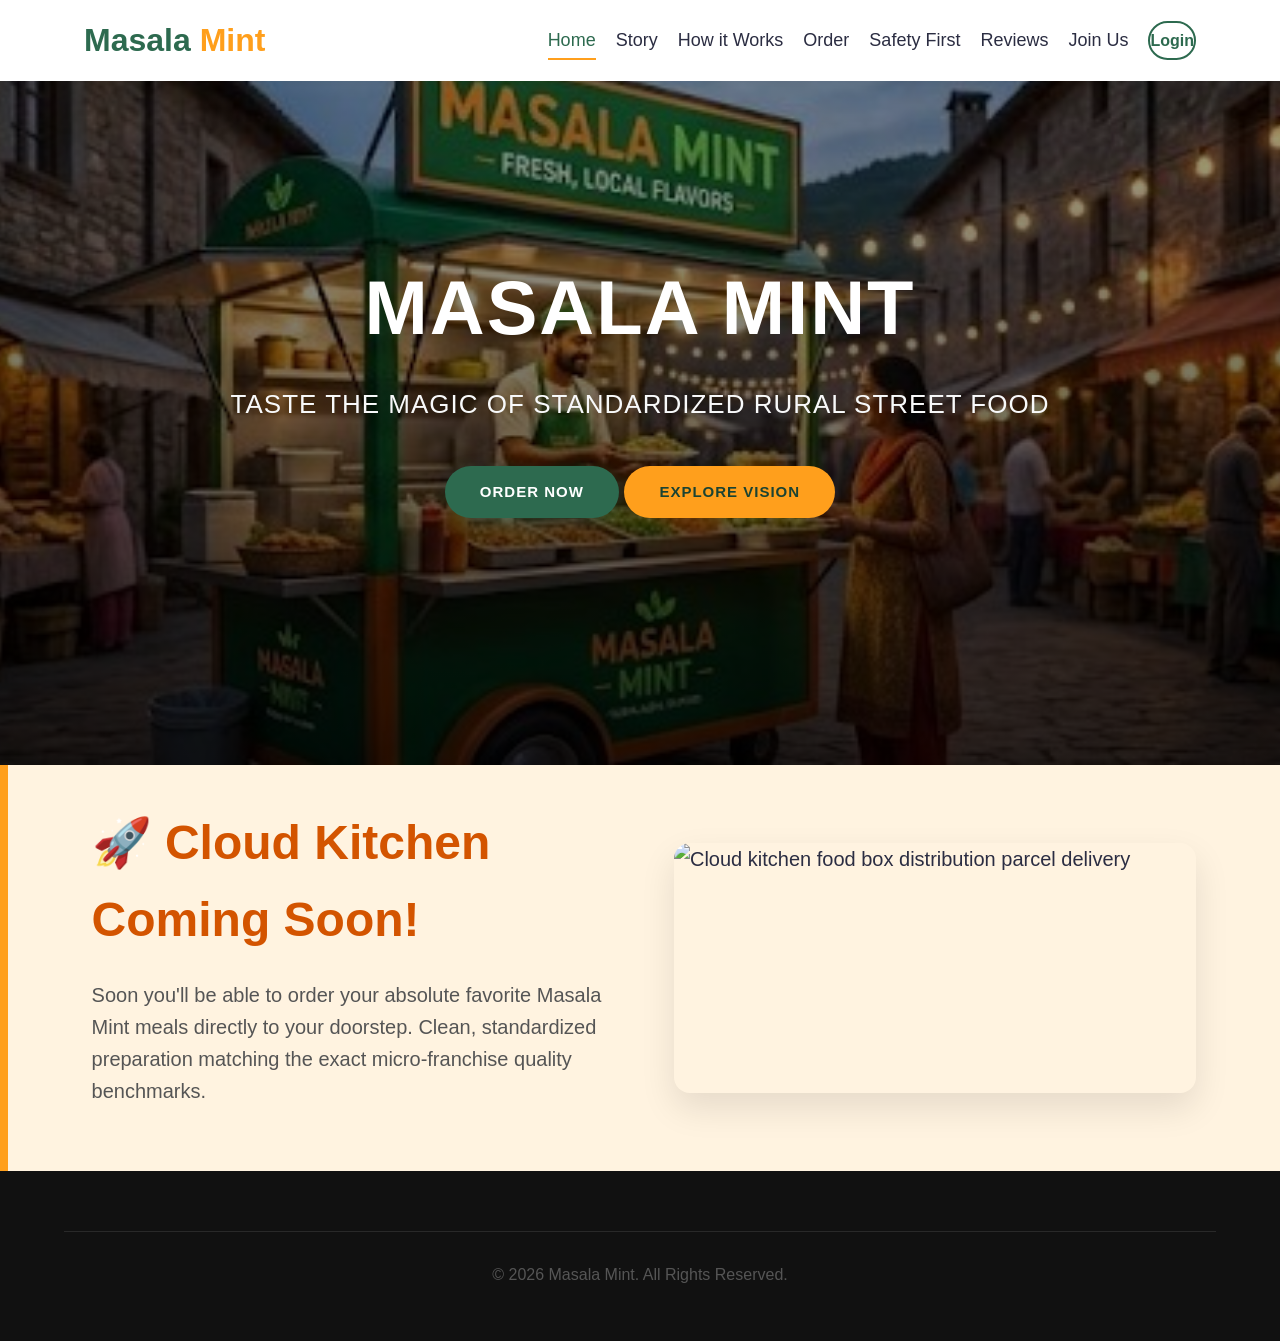
==== commit 7d9f29a5: "Refactor index.html for improved structure Updated the HTML structure and removed unnecessary modal " ====
--- a/index.html
+++ b/index.html
@@ -18,17 +18,6 @@
         .hero-content h1 { color: white; font-size: 76px; text-transform: uppercase; margin-bottom: 15px; letter-spacing: 2px; }
         .hero-content p { color: #f8f9fa; font-size: 26px; text-transform: uppercase; margin-bottom: 40px; letter-spacing: 1px; }
         .launch-notice { background-color: #fff3e0; border-left: 8px solid var(--accent); padding: 40px 0;}
-        
-        /* Modal Overlay Configuration */
-        .modal-overlay {
-            display: none; position: fixed; z-index: 5000; left:0; top:0; width:100%; height:100%;
-            background: rgba(0,0,0,0.6); align-items: center; justify-content: center;
-        }
-        .modal-box {
-            background: #fff; padding: 45px; border-radius: 12px; max-width: 500px; width: 90%;
-            text-align: center; position: relative; border-top: 8px solid var(--accent);
-        }
-        .close-icon { position: absolute; top: 15px; right: 20px; font-size: 28px; cursor: pointer; color: #aaa; }
     </style>
 </head>
 <body>
@@ -44,7 +33,7 @@
                 <a href="safety.html">Safety First</a>
                 <a href="reviews.html">Reviews</a>
                 <a href="join-us.html">Join Us</a>
-                <button class="btn btn-login" onclick="triggerLoginPopup()">Login</button>
+                <a href="login.html" class="btn-login">Login</a>
             </nav>
         </div>
     </header>
@@ -68,36 +57,9 @@
         </div>
     </section>
 
-    <section class="section">
-        <div class="container split-section">
-            <div>
-                <h2>Standardizing the Roadside Vending Ecosystem</h2>
-                <p>Unbranded food carts often face continuous challenges with recipe portion uniformity and sanitation. Masala Mint is transforming this dynamic across village networks.</p>
-                <p>We supply regional entrepreneurial clusters with fully audited modern cart frameworks, certified water setups, and uniform ingredient formulations.</p>
-            </div>
-            <img src="quality-control.jpg" alt="Kitchen setup and fresh validation logs" class="feat-image">
-        </div>
-    </section>
-
-    <!-- NATIVE POPUP DIALOG MODULE -->
-    <div id="popupBox" class="modal-overlay">
-        <div class="modal-box">
-            <span class="close-icon" onclick="dismissLoginPopup()">&times;</span>
-            <h2 style="color: var(--primary);">👤 Member Access</h2>
-            <p style="margin-top:20px; font-size:18px;">The Masala Mint Native Account portal is currently undergoing SOP synchronization. Direct user login and localized profile tracking will activate during the official Cloud Kitchen rollout.</p>
-            <button class="btn btn-primary" style="margin-top:20px;" onclick="dismissLoginPopup()">Got it</button>
-        </div>
-    </div>
-
     <footer>
         <div class="container footer-bottom"><p>&copy; 2026 Masala Mint. All Rights Reserved.</p></div>
     </footer>
 
-    <script>
-        var popup = document.getElementById("popupBox");
-        function triggerLoginPopup() { popup.style.display = "flex"; }
-        function dismissLoginPopup() { popup.style.display = "none"; }
-        window.onclick = function(event) { if (event.target == popup) { popup.style.display = "none"; } }
-    </script>
 </body>
 </html>
--- a/style.css
+++ b/style.css
@@ -11,7 +11,6 @@
     --text: #2b2d42;         /* Dark Gray */
     --shadow: 0 4px 15px rgba(0,0,0,0.08);
 
-    /* Font Sizes */
     --font-h1: 64px;       
     --font-h2: 48px;       
     --font-h3: 32px;       
@@ -21,7 +20,6 @@
     --font-small: 16px;    
 }
 
-/* RESET & BASE */
 * { box-sizing: border-box; margin: 0; padding: 0; }
 body {
     font-family: 'Segoe UI', Tahoma, Geneva, Verdana, sans-serif;
@@ -29,7 +27,7 @@
     background-color: #fff;
     line-height: 1.6;
     font-size: var(--font-p);
-    padding-top: 90px; /* Offset space for fixed header */
+    padding-top: 90px;
 }
 h1, h2, h3 { color: var(--dark); margin-bottom: 1.25rem; font-weight: 700; }
 h1 { font-size: var(--font-h1); }
@@ -39,18 +37,11 @@
 ul { list-style: none; }
 a { text-decoration: none; color: inherit; transition: color 0.3s; }
 
-/* REUSABLE STRUCTURE COMPONENTS */
-.container {
-    width: 90%;
-    max-width: 1300px; 
-    margin: 0 auto;
-    padding: 0 20px;
-}
+.container { width: 90%; max-width: 1300px; margin: 0 auto; padding: 0 20px; }
 .section { padding: 90px 0; } 
 .section-title { text-align: center; text-transform: uppercase; letter-spacing: 2px; font-size: var(--font-h2); margin-bottom: 10px;}
 .section-subtitle { text-align: center; color: var(--primary); font-style: italic; margin-bottom: 60px; font-size: var(--font-subtitle); font-weight: normal;}
 
-/* BUTTONS */
 .btn {
     display: inline-block;
     padding: 14px 35px; 
@@ -62,45 +53,26 @@
     cursor: pointer;
     border: none;
     font-size: 15px; 
+    text-align: center;
 }
 .btn-primary { background-color: var(--primary); color: white; box-shadow: 0 6px 18px rgba(45, 106, 79, 0.3); }
 .btn-primary:hover { background-color: var(--dark); transform: translateY(-2px); }
 .btn-accent { background-color: var(--accent); color: var(--dark); }
 .btn-accent:hover { background-color: #e68a00; transform: translateY(-2px); }
 
-/* NEW: LOGIN BUTTON STYLE */
 .btn-login {
     background-color: transparent;
     color: var(--primary);
     border: 2px solid var(--primary);
-    padding: 10px 25px;
+    padding: 8px 22px;
+    border-radius: 50px;
     font-size: 16px;
+    font-weight: bold;
 }
-.btn-login:hover {
-    background-color: var(--primary);
-    color: white;
-}
+.btn-login:hover, .btn-login.active { background-color: var(--primary); color: white; }
 
-.split-section {
-    display: grid;
-    grid-template-columns: 1fr 1fr;
-    gap: 60px;
-    align-items: center;
-}
-.feat-image {
-    width: 100%;
-    height: 400px;
-    border-radius: 16px;
-    box-shadow: 0 15px 35px rgba(0,0,0,0.1);
-    object-fit: cover;
-}
-.card {
-    background: #fff;
-    padding: 35px; 
-    border-radius: 12px;
-    box-shadow: var(--shadow);
-    border-top: 5px solid var(--primary);
-}
+.split-section { display: grid; grid-template-columns: 1fr 1fr; gap: 60px; align-items: center; }
+.feat-image { width: 100%; height: 400px; border-radius: 16px; box-shadow: 0 15px 35px rgba(0,0,0,0.1); object-fit: cover; }
 
 /* GLOBAL UNIFIED HEADER */
 header {
@@ -112,55 +84,29 @@
     z-index: 1000;
     box-shadow: 0 2px 10px rgba(0,0,0,0.05);
 }
-header .container {
-    display: flex;
-    justify-content: space-between;
-    align-items: center;
-}
+header .container { display: flex; justify-content: space-between; align-items: center; }
 .logo h1 { font-size: 32px; margin: 0; color: var(--primary); }
 .logo span { color: var(--accent); }
 .nav-links { display: flex; gap: 20px; font-weight: 500; font-size: var(--font-nav); align-items: center;}
 .nav-links a { padding: 5px 0; position: relative; }
 .nav-links a:hover, .nav-links a.active { color: var(--primary); }
 .nav-links a.active::after {
-    content: '';
-    position: absolute;
-    bottom: 0;
-    left: 0;
-    width: 100%;
-    height: 2px;
-    background-color: var(--accent);
+    content: ''; position: absolute; bottom: 0; left: 0; width: 100%; height: 2px; background-color: var(--accent);
 }
 
 /* GLOBAL UNIFIED FOOTER */
-footer {
-    background-color: #111;
-    color: rgba(255,255,255,0.7);
-    padding: 60px 0 30px 0;
-    margin-top: auto;
-}
-.footer-grid {
-    display: grid;
-    grid-template-columns: 2fr 1fr 1fr;
-    gap: 60px;
-    margin-bottom: 40px;
-}
+footer { background-color: #111; color: rgba(255,255,255,0.7); padding: 60px 0 30px 0; margin-top: auto; }
+.footer-grid { display: grid; grid-template-columns: 2fr 1fr 1fr; gap: 60px; margin-bottom: 40px; }
 .footer-logo h2 { color: var(--primary-light); margin-bottom: 15px; font-size: 28px; }
 .footer-title { color: white; font-weight: bold; text-transform: uppercase; margin-bottom: 20px; letter-spacing: 1px; font-size: 16px;}
 .footer-links li { margin-bottom: 10px; }
 .footer-links a:hover { color: #fff; }
-.footer-bottom {
-    text-align: center;
-    border-top: 1px solid rgba(255,255,255,0.1);
-    padding-top: 30px;
-    font-size: var(--font-small);
-}
+.footer-bottom { text-align: center; border-top: 1px solid rgba(255,255,255,0.1); padding-top: 30px; font-size: var(--font-small); }
 
-/* MEDIA QUERIES */
 @media (max-width: 992px) {
     :root { --font-h1: 48px; --font-h2: 38px; --font-p: 18px; }
     .split-section { grid-template-columns: 1fr; gap: 40px; text-align: center; }
     .feat-image { max-width: 550px; margin: 0 auto; height: 320px; }
     .footer-grid { grid-template-columns: 1fr; gap: 30px; text-align: center; }
-    .nav-links { gap: 10px; font-size: 15px; }
+    .nav-links { gap: 10px; font-size: 14px; }
 }
